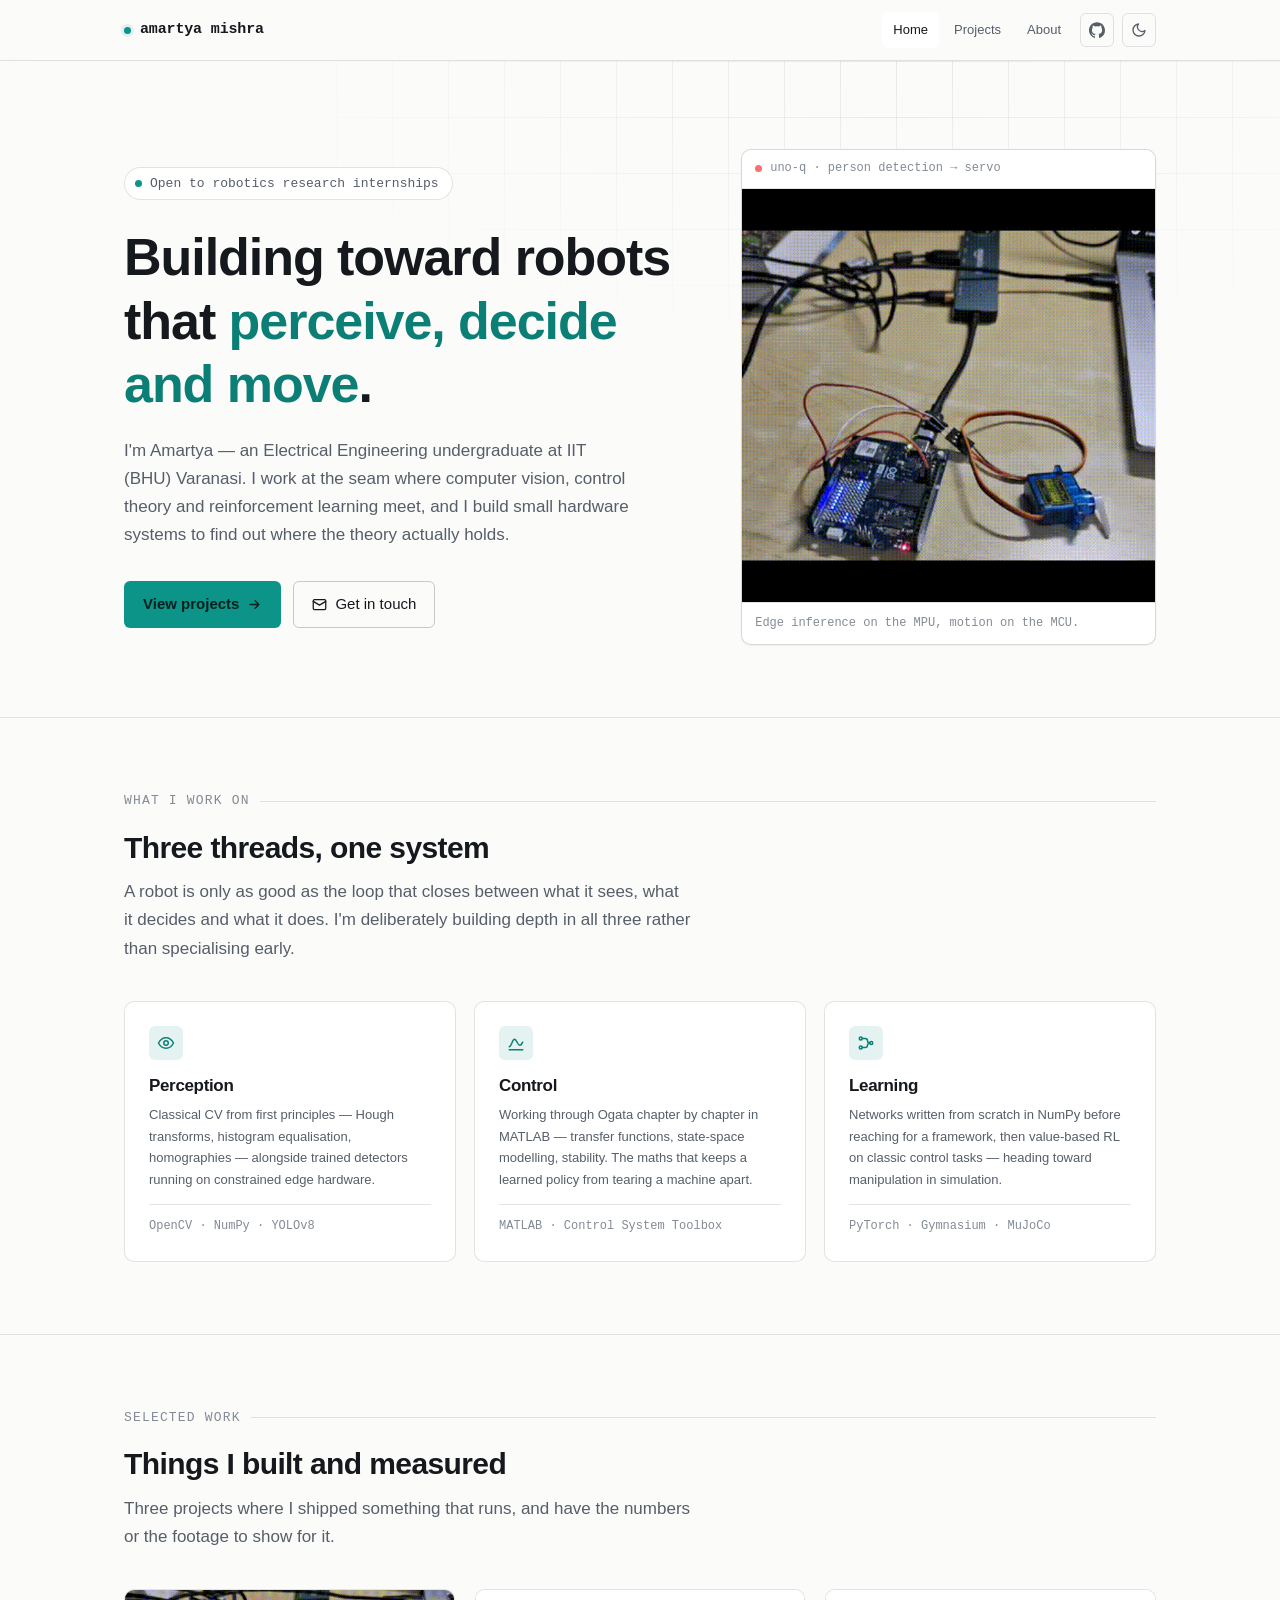
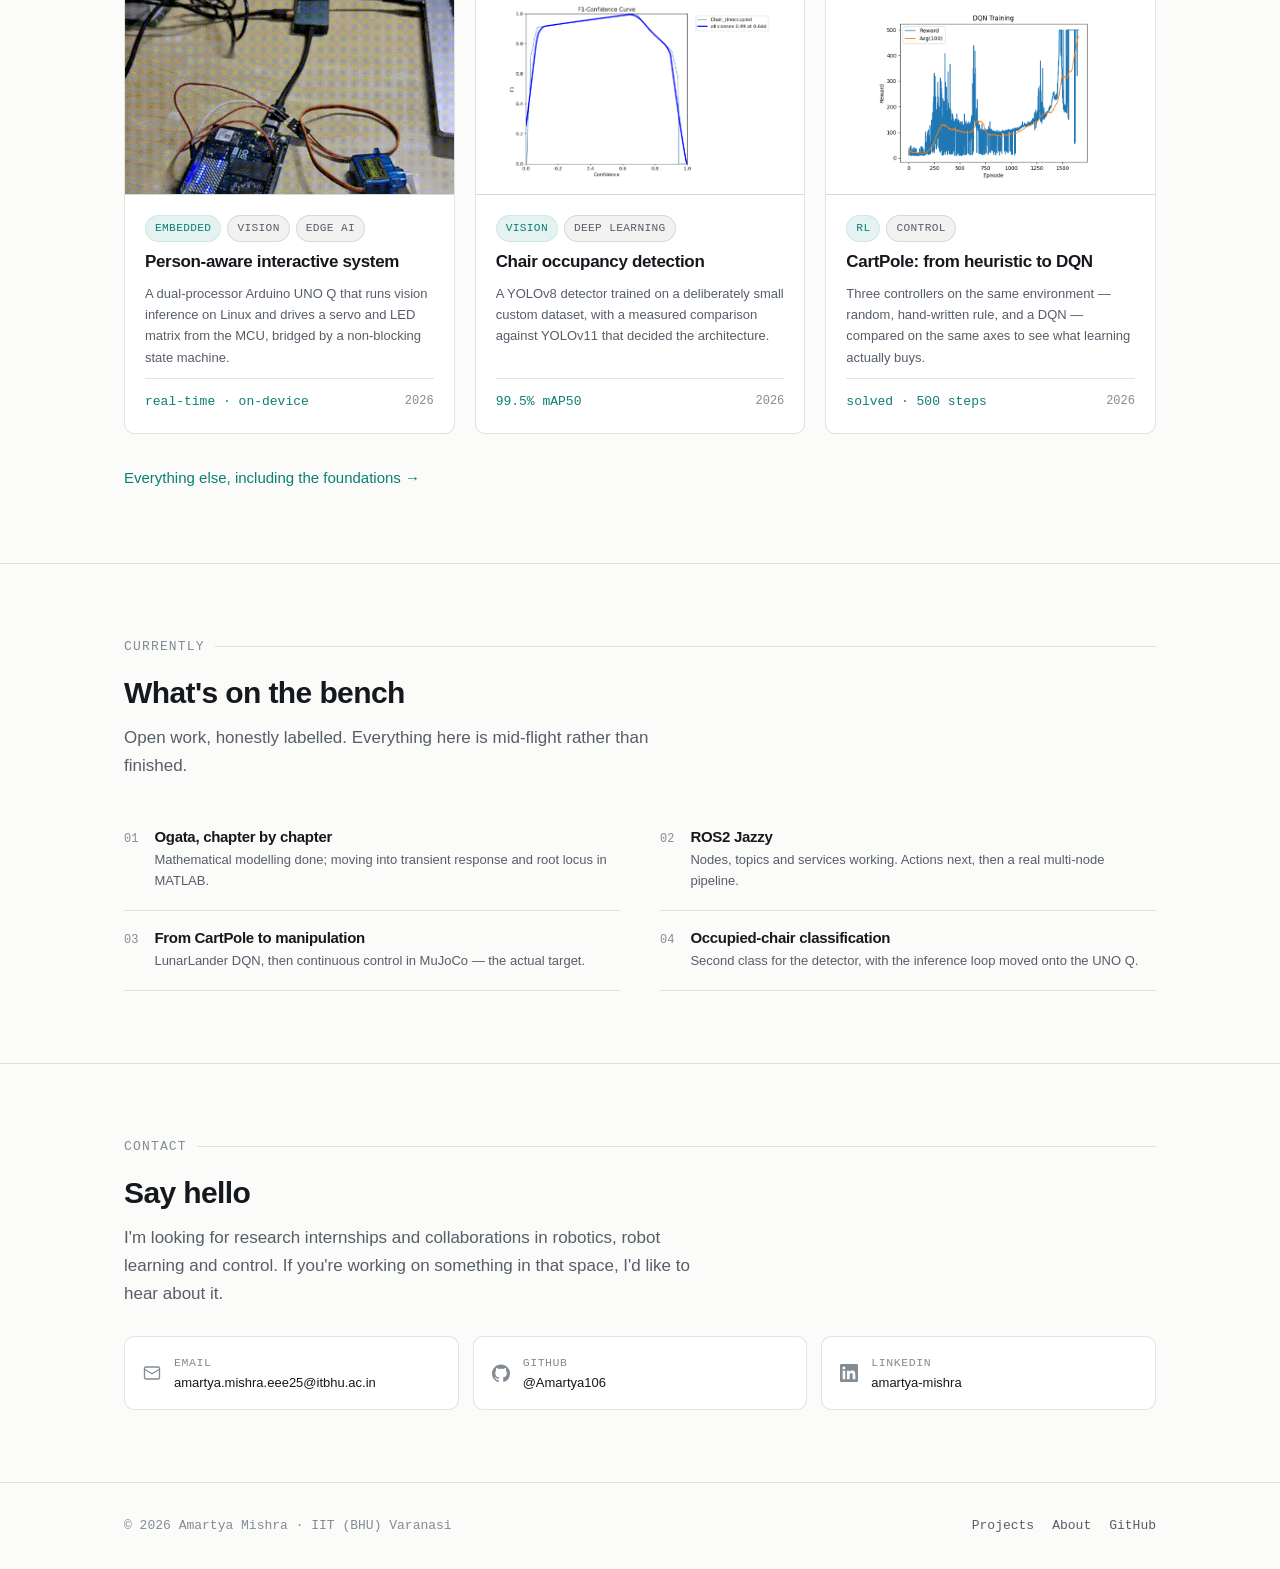
==== index.html @ 61367d86 "Build portfolio site Static HTML/CSS/JS portfolio for GitHub Pages — no build step or dependencies. " ====
<!DOCTYPE html>
<html lang="en" class="no-js">
<head>
<meta charset="utf-8">
<meta name="viewport" content="width=device-width, initial-scale=1">
<title>Amartya Mishra — Robotics, Control &amp; Reinforcement Learning</title>
<meta name="description" content="Electrical Engineering undergraduate at IIT (BHU) Varanasi working at the intersection of perception, control and learning for robotic systems.">
<meta name="author" content="Amartya Mishra">
<link rel="canonical" href="https://amartya106.github.io/">
<meta property="og:type" content="website">
<meta property="og:title" content="Amartya Mishra — Robotics, Control &amp; Reinforcement Learning">
<meta property="og:description" content="Electrical Engineering undergraduate at IIT (BHU) Varanasi working at the intersection of perception, control and learning for robotic systems.">
<meta property="og:url" content="https://amartya106.github.io/">
<meta property="og:image" content="https://amartya106.github.io/assets/img/projects/uno-setup.jpeg">
<meta name="twitter:card" content="summary_large_image">
<meta name="theme-color" content="#0b0d10">
<link rel="icon" href="/assets/img/favicon.svg" type="image/svg+xml">
<link rel="stylesheet" href="/assets/css/main.css">
<script>(function(){var d=document.documentElement;try{var t=localStorage.getItem('theme');if(!t)t=matchMedia('(prefers-color-scheme: light)').matches?'light':'dark';d.setAttribute('data-theme',t);}catch(e){}if('IntersectionObserver' in window&&!(window.matchMedia&&matchMedia('(prefers-reduced-motion: reduce)').matches))d.className='js';})();</script>
</head>
<body>

<a class="skip-link" href="#main">Skip to content</a>

<header class="nav">
  <div class="wrap nav-inner">
    <a class="brand" href="/"><span class="brand-dot"></span><span>amartya mishra</span></a>
    <nav class="nav-links" aria-label="Primary">
      <a href="/" aria-current="page">Home</a>
      <a href="/projects/">Projects</a>
      <a href="/about/">About</a>
    </nav>
    <a class="icon-btn" href="https://github.com/Amartya106" aria-label="GitHub profile" rel="me noopener">
      <svg viewBox="0 0 24 24" fill="currentColor" aria-hidden="true"><path d="M12 .5C5.37.5 0 5.87 0 12.5c0 5.3 3.44 9.8 8.2 11.39.6.1.82-.26.82-.58v-2.03c-3.34.72-4.04-1.61-4.04-1.61-.55-1.39-1.34-1.76-1.34-1.76-1.09-.75.08-.73.08-.73 1.2.08 1.84 1.24 1.84 1.24 1.07 1.83 2.81 1.3 3.5.99.1-.78.42-1.3.76-1.6-2.67-.3-5.47-1.34-5.47-5.95 0-1.31.47-2.38 1.24-3.22-.13-.3-.54-1.52.11-3.18 0 0 1.01-.32 3.3 1.23a11.5 11.5 0 0 1 6.01 0c2.29-1.55 3.3-1.23 3.3-1.23.65 1.66.24 2.88.12 3.18.77.84 1.23 1.91 1.23 3.22 0 4.62-2.8 5.64-5.48 5.94.43.37.81 1.1.81 2.22v3.29c0 .32.22.69.83.58A12.01 12.01 0 0 0 24 12.5C24 5.87 18.63.5 12 .5Z"/></svg>
    </a>
    <button class="icon-btn theme-toggle" type="button" aria-label="Switch theme">
      <svg class="sun" viewBox="0 0 24 24" fill="none" stroke="currentColor" stroke-width="2" stroke-linecap="round" aria-hidden="true"><circle cx="12" cy="12" r="4"/><path d="M12 2v2M12 20v2M4.9 4.9l1.4 1.4M17.7 17.7l1.4 1.4M2 12h2M20 12h2M4.9 19.1l1.4-1.4M17.7 6.3l1.4-1.4"/></svg>
      <svg class="moon" viewBox="0 0 24 24" fill="none" stroke="currentColor" stroke-width="2" stroke-linecap="round" stroke-linejoin="round" aria-hidden="true"><path d="M21 12.8A9 9 0 1 1 11.2 3a7 7 0 0 0 9.8 9.8Z"/></svg>
    </button>
  </div>
</header>

<main id="main">

  <!-- ── Hero ────────────────────────────────────────────────────────── -->
  <section class="hero">
    <div class="wrap">
      <div class="hero-grid">
        <div>
          <p class="status"><span class="pulse"></span> Open to robotics research internships</p>
          <h1>Building toward robots that <span class="accent">perceive, decide and move</span>.</h1>
          <p class="hero-sub">
            I'm Amartya — an Electrical Engineering undergraduate at IIT (BHU) Varanasi.
            I work at the seam where computer vision, control theory and reinforcement
            learning meet, and I build small hardware systems to find out where the
            theory actually holds.
          </p>
          <div class="hero-actions">
            <a class="btn btn-primary" href="/projects/">
              View projects
              <svg viewBox="0 0 24 24" fill="none" stroke="currentColor" stroke-width="2.2" stroke-linecap="round" stroke-linejoin="round" aria-hidden="true"><path d="M5 12h14M13 6l6 6-6 6"/></svg>
            </a>
            <a class="btn btn-ghost" href="mailto:amartya.mishra.eee25@itbhu.ac.in">
              <svg viewBox="0 0 24 24" fill="none" stroke="currentColor" stroke-width="2" stroke-linecap="round" stroke-linejoin="round" aria-hidden="true"><rect x="2" y="4" width="20" height="16" rx="2"/><path d="m2 7 10 6L22 7"/></svg>
              Get in touch
            </a>
          </div>
        </div>

        <figure class="frame" style="margin:0">
          <div class="frame-bar"><span class="rec"></span> uno-q · person detection → servo</div>
          <img src="/assets/img/projects/uno-demo.gif" width="600" height="600"
               alt="Arduino UNO Q detecting a person and waving a servo motor in response">
          <figcaption class="frame-cap">Edge inference on the MPU, motion on the MCU.</figcaption>
        </figure>
      </div>
    </div>
  </section>

  <!-- ── Focus ───────────────────────────────────────────────────────── -->
  <section class="section">
    <div class="wrap">
      <p class="eyebrow">What I work on</p>
      <h2 class="section-title">Three threads, one system</h2>
      <p class="lede" style="margin-bottom:38px">
        A robot is only as good as the loop that closes between what it sees, what it
        decides and what it does. I'm deliberately building depth in all three rather
        than specialising early.
      </p>

      <div class="grid-3">
        <article class="focus reveal">
          <div class="focus-icon">
            <svg viewBox="0 0 24 24" fill="none" stroke="currentColor" stroke-width="2" stroke-linecap="round" stroke-linejoin="round" aria-hidden="true"><path d="M2 12s3.6-7 10-7 10 7 10 7-3.6 7-10 7-10-7-10-7Z"/><circle cx="12" cy="12" r="3"/></svg>
          </div>
          <h3>Perception</h3>
          <p>
            Classical CV from first principles — Hough transforms, histogram
            equalisation, homographies — alongside trained detectors running on
            constrained edge hardware.
          </p>
          <div class="stack">OpenCV · NumPy · YOLOv8</div>
        </article>

        <article class="focus reveal">
          <div class="focus-icon">
            <svg viewBox="0 0 24 24" fill="none" stroke="currentColor" stroke-width="2" stroke-linecap="round" stroke-linejoin="round" aria-hidden="true"><path d="M3 17c3 0 4-10 7-10s4 8 7 8 3-4 4-4"/><path d="M3 21h18"/></svg>
          </div>
          <h3>Control</h3>
          <p>
            Working through Ogata chapter by chapter in MATLAB — transfer functions,
            state-space modelling, stability. The maths that keeps a learned policy
            from tearing a machine apart.
          </p>
          <div class="stack">MATLAB · Control System Toolbox</div>
        </article>

        <article class="focus reveal">
          <div class="focus-icon">
            <svg viewBox="0 0 24 24" fill="none" stroke="currentColor" stroke-width="2" stroke-linecap="round" stroke-linejoin="round" aria-hidden="true"><circle cx="5" cy="6" r="2"/><circle cx="5" cy="18" r="2"/><circle cx="19" cy="12" r="2"/><path d="M7 6h4a3 3 0 0 1 3 3v0a3 3 0 0 0 3 3M7 18h4a3 3 0 0 0 3-3v0a3 3 0 0 1 3-3"/></svg>
          </div>
          <h3>Learning</h3>
          <p>
            Networks written from scratch in NumPy before reaching for a framework,
            then value-based RL on classic control tasks — heading toward manipulation
            in simulation.
          </p>
          <div class="stack">PyTorch · Gymnasium · MuJoCo</div>
        </article>
      </div>
    </div>
  </section>

  <!-- ── Featured ────────────────────────────────────────────────────── -->
  <section class="section">
    <div class="wrap">
      <p class="eyebrow">Selected work</p>
      <h2 class="section-title">Things I built and measured</h2>
      <p class="lede" style="margin-bottom:38px">
        Three projects where I shipped something that runs, and have the numbers or
        the footage to show for it.
      </p>

      <div class="card-grid">

        <article class="card reveal">
          <div class="card-media">
            <img src="/assets/img/projects/uno-demo.gif" width="600" height="600" loading="lazy"
                 alt="Servo waving in response to a detected person">
          </div>
          <div class="card-body">
            <div class="tags">
              <span class="tag tag-accent">Embedded</span>
              <span class="tag">Vision</span>
              <span class="tag">Edge AI</span>
            </div>
            <h3><a href="/projects/uno-q-vision-servo/">Person-aware interactive system</a></h3>
            <p>
              A dual-processor Arduino UNO Q that runs vision inference on Linux and
              drives a servo and LED matrix from the MCU, bridged by a non-blocking
              state machine.
            </p>
            <div class="card-foot">
              <span class="result">real-time · on-device</span>
              <span>2026</span>
            </div>
          </div>
        </article>

        <article class="card reveal">
          <div class="card-media contain">
            <img src="/assets/img/projects/chair-f1.png" width="2250" height="1500" loading="lazy"
                 alt="F1–confidence curve peaking at 0.644 for the YOLOv8 chair detector">
          </div>
          <div class="card-body">
            <div class="tags">
              <span class="tag tag-accent">Vision</span>
              <span class="tag">Deep Learning</span>
            </div>
            <h3><a href="/projects/chair-occupation/">Chair occupancy detection</a></h3>
            <p>
              A YOLOv8 detector trained on a deliberately small custom dataset, with a
              measured comparison against YOLOv11 that decided the architecture.
            </p>
            <div class="card-foot">
              <span class="result">99.5% mAP50</span>
              <span>2026</span>
            </div>
          </div>
        </article>

        <article class="card reveal">
          <div class="card-media contain">
            <img src="/assets/img/projects/rl-training.png" width="640" height="480" loading="lazy"
                 alt="Episode reward rising over training for a DQN agent on CartPole">
          </div>
          <div class="card-body">
            <div class="tags">
              <span class="tag tag-accent">RL</span>
              <span class="tag">Control</span>
            </div>
            <h3><a href="/projects/rl-cartpole-dqn/">CartPole: from heuristic to DQN</a></h3>
            <p>
              Three controllers on the same environment — random, hand-written rule,
              and a DQN — compared on the same axes to see what learning actually buys.
            </p>
            <div class="card-foot">
              <span class="result">solved · 500 steps</span>
              <span>2026</span>
            </div>
          </div>
        </article>

      </div>

      <p style="margin-top:32px">
        <a href="/projects/">Everything else, including the foundations →</a>
      </p>
    </div>
  </section>

  <!-- ── Now ─────────────────────────────────────────────────────────── -->
  <section class="section">
    <div class="wrap">
      <p class="eyebrow">Currently</p>
      <h2 class="section-title">What's on the bench</h2>
      <p class="lede" style="margin-bottom:30px">
        Open work, honestly labelled. Everything here is mid-flight rather than finished.
      </p>

      <div class="now-grid">
        <div class="now-item">
          <span class="idx">01</span>
          <div>
            <h4>Ogata, chapter by chapter</h4>
            <p>Mathematical modelling done; moving into transient response and root locus in MATLAB.</p>
          </div>
        </div>
        <div class="now-item">
          <span class="idx">02</span>
          <div>
            <h4>ROS2 Jazzy</h4>
            <p>Nodes, topics and services working. Actions next, then a real multi-node pipeline.</p>
          </div>
        </div>
        <div class="now-item">
          <span class="idx">03</span>
          <div>
            <h4>From CartPole to manipulation</h4>
            <p>LunarLander DQN, then continuous control in MuJoCo — the actual target.</p>
          </div>
        </div>
        <div class="now-item">
          <span class="idx">04</span>
          <div>
            <h4>Occupied-chair classification</h4>
            <p>Second class for the detector, with the inference loop moved onto the UNO Q.</p>
          </div>
        </div>
      </div>
    </div>
  </section>

  <!-- ── Contact ─────────────────────────────────────────────────────── -->
  <section class="section">
    <div class="wrap">
      <p class="eyebrow">Contact</p>
      <h2 class="section-title">Say hello</h2>
      <p class="lede">
        I'm looking for research internships and collaborations in robotics, robot
        learning and control. If you're working on something in that space, I'd like
        to hear about it.
      </p>

      <div class="contact-links">
        <a class="contact-link" href="mailto:amartya.mishra.eee25@itbhu.ac.in">
          <svg viewBox="0 0 24 24" fill="none" stroke="currentColor" stroke-width="1.8" stroke-linecap="round" stroke-linejoin="round" aria-hidden="true"><rect x="2" y="4" width="20" height="16" rx="2"/><path d="m2 7 10 6L22 7"/></svg>
          <div><span>Email</span><span class="val">amartya.mishra.eee25@itbhu.ac.in</span></div>
        </a>
        <a class="contact-link" href="https://github.com/Amartya106" rel="me noopener">
          <svg viewBox="0 0 24 24" fill="currentColor" aria-hidden="true"><path d="M12 .5C5.37.5 0 5.87 0 12.5c0 5.3 3.44 9.8 8.2 11.39.6.1.82-.26.82-.58v-2.03c-3.34.72-4.04-1.61-4.04-1.61-.55-1.39-1.34-1.76-1.34-1.76-1.09-.75.08-.73.08-.73 1.2.08 1.84 1.24 1.84 1.24 1.07 1.83 2.81 1.3 3.5.99.1-.78.42-1.3.76-1.6-2.67-.3-5.47-1.34-5.47-5.95 0-1.31.47-2.38 1.24-3.22-.13-.3-.54-1.52.11-3.18 0 0 1.01-.32 3.3 1.23a11.5 11.5 0 0 1 6.01 0c2.29-1.55 3.3-1.23 3.3-1.23.65 1.66.24 2.88.12 3.18.77.84 1.23 1.91 1.23 3.22 0 4.62-2.8 5.64-5.48 5.94.43.37.81 1.1.81 2.22v3.29c0 .32.22.69.83.58A12.01 12.01 0 0 0 24 12.5C24 5.87 18.63.5 12 .5Z"/></svg>
          <div><span>GitHub</span><span class="val">@Amartya106</span></div>
        </a>
        <a class="contact-link" href="https://www.linkedin.com/in/amartya-mishra-397b8b230/" rel="me noopener">
          <svg viewBox="0 0 24 24" fill="currentColor" aria-hidden="true"><path d="M20.45 20.45h-3.56v-5.57c0-1.33-.03-3.04-1.85-3.04-1.86 0-2.14 1.45-2.14 2.94v5.67H9.35V9h3.41v1.56h.05c.48-.9 1.64-1.85 3.37-1.85 3.6 0 4.27 2.37 4.27 5.46v6.28ZM5.34 7.43a2.07 2.07 0 1 1 0-4.13 2.07 2.07 0 0 1 0 4.13ZM7.12 20.45H3.55V9h3.57v11.45ZM22.22 0H1.77C.79 0 0 .77 0 1.73v20.54C0 23.23.79 24 1.77 24h20.45c.98 0 1.78-.77 1.78-1.73V1.73C24 .77 23.2 0 22.22 0Z"/></svg>
          <div><span>LinkedIn</span><span class="val">amartya-mishra</span></div>
        </a>
      </div>
    </div>
  </section>

</main>

<footer class="footer">
  <div class="wrap footer-inner">
    <span>© <span id="year">2026</span> Amartya Mishra · IIT (BHU) Varanasi</span>
    <nav aria-label="Footer">
      <a href="/projects/">Projects</a>
      <a href="/about/">About</a>
      <a href="https://github.com/Amartya106" rel="noopener">GitHub</a>
    </nav>
  </div>
</footer>

<script src="/assets/js/main.js" defer></script>
<script>document.getElementById('year').textContent=new Date().getFullYear();</script>
</body>
</html>
---- assets/css/main.css ----
/* ==========================================================================
   Amartya Mishra — portfolio
   Single stylesheet. Dark by default, light via [data-theme="light"].
   ========================================================================== */

/* --- Tokens ------------------------------------------------------------- */

:root {
  --bg: #0b0d10;
  --bg-elev: #12151a;
  --bg-sunk: #08090c;
  --border: rgba(255, 255, 255, 0.09);
  --border-strong: rgba(255, 255, 255, 0.16);
  --text: #e7e9ec;
  --text-dim: #9aa3ae;
  --text-faint: #6b7480;
  --accent: #4fd1c5;
  --accent-dim: rgba(79, 209, 197, 0.14);
  --accent-text: #4fd1c5;
  --shadow: 0 1px 2px rgba(0, 0, 0, 0.4);

  --font-sans: "Inter", -apple-system, BlinkMacSystemFont, "Segoe UI", Roboto,
    "Helvetica Neue", Arial, sans-serif;
  --font-mono: "JetBrains Mono", ui-monospace, SFMono-Regular, "SF Mono",
    Menlo, Consolas, "Liberation Mono", monospace;

  --wrap: 1080px;
  --wrap-narrow: 720px;
  --radius: 10px;
  --radius-sm: 6px;

  --step-1: 0.8125rem;
  --step0: 0.9375rem;
  --step1: 1.0625rem;
  --step2: 1.375rem;
  --step3: 1.875rem;
  --step4: clamp(2.25rem, 1.6rem + 2.6vw, 3.25rem);
}

[data-theme="light"] {
  --bg: #fbfbfa;
  --bg-elev: #ffffff;
  --bg-sunk: #f2f2f0;
  --border: rgba(0, 0, 0, 0.11);
  --border-strong: rgba(0, 0, 0, 0.2);
  --text: #15181c;
  --text-dim: #565e69;
  --text-faint: #838b95;
  --accent: #0d9488;
  --accent-dim: rgba(13, 148, 136, 0.11);
  --accent-text: #0b7f75;
  --shadow: 0 1px 2px rgba(0, 0, 0, 0.06);
}

/* --- Reset -------------------------------------------------------------- */

*,
*::before,
*::after {
  box-sizing: border-box;
}

html {
  -webkit-text-size-adjust: 100%;
  scroll-behavior: smooth;
}

body {
  margin: 0;
  background: var(--bg);
  color: var(--text);
  font-family: var(--font-sans);
  font-size: var(--step0);
  line-height: 1.65;
  -webkit-font-smoothing: antialiased;
  -moz-osx-font-smoothing: grayscale;
}

img,
video {
  max-width: 100%;
  height: auto;
  display: block;
}

a {
  color: var(--accent-text);
  text-decoration: none;
}

a:hover {
  text-decoration: underline;
  text-underline-offset: 3px;
}

h1,
h2,
h3,
h4 {
  margin: 0;
  line-height: 1.22;
  letter-spacing: -0.02em;
  font-weight: 600;
}

p {
  margin: 0;
}

ul,
ol {
  margin: 0;
  padding-left: 1.1rem;
}

:focus-visible {
  outline: 2px solid var(--accent);
  outline-offset: 3px;
  border-radius: 3px;
}

@media (prefers-reduced-motion: reduce) {
  html {
    scroll-behavior: auto;
  }
  *,
  *::before,
  *::after {
    animation-duration: 0.01ms !important;
    transition-duration: 0.01ms !important;
  }
}

/* --- Layout primitives -------------------------------------------------- */

.wrap {
  width: 100%;
  max-width: var(--wrap);
  margin-inline: auto;
  padding-inline: 24px;
}

.wrap-narrow {
  max-width: var(--wrap-narrow);
}

.section {
  padding-block: 72px;
}

.section + .section {
  border-top: 1px solid var(--border);
}

.skip-link {
  position: absolute;
  left: -9999px;
  top: 0;
  background: var(--accent);
  color: var(--bg);
  padding: 10px 16px;
  z-index: 100;
  font-weight: 600;
}

.skip-link:focus {
  left: 8px;
  top: 8px;
}

/* --- Typography helpers ------------------------------------------------- */

.eyebrow {
  font-family: var(--font-mono);
  font-size: var(--step-1);
  letter-spacing: 0.09em;
  text-transform: uppercase;
  color: var(--text-faint);
  margin-bottom: 18px;
  display: flex;
  align-items: center;
  gap: 10px;
}

.eyebrow::after {
  content: "";
  flex: 1;
  height: 1px;
  background: var(--border);
}

.section-title {
  font-size: var(--step3);
  margin-bottom: 12px;
}

.lede {
  color: var(--text-dim);
  font-size: var(--step1);
  max-width: 60ch;
}

.mono {
  font-family: var(--font-mono);
}

/* --- Nav ---------------------------------------------------------------- */

.nav {
  position: sticky;
  top: 0;
  z-index: 50;
  background: color-mix(in srgb, var(--bg) 82%, transparent);
  backdrop-filter: saturate(160%) blur(12px);
  -webkit-backdrop-filter: saturate(160%) blur(12px);
  border-bottom: 1px solid var(--border);
}

.nav-inner {
  display: flex;
  align-items: center;
  gap: 8px;
  height: 60px;
}

.brand {
  font-family: var(--font-mono);
  font-weight: 600;
  color: var(--text);
  letter-spacing: -0.01em;
  margin-right: auto;
  display: flex;
  align-items: center;
  gap: 9px;
}

.brand:hover {
  text-decoration: none;
  color: var(--accent-text);
}

.brand-dot {
  width: 7px;
  height: 7px;
  border-radius: 50%;
  background: var(--accent);
  box-shadow: 0 0 0 3px var(--accent-dim);
  flex: none;
}

.nav-links {
  display: flex;
  gap: 4px;
  align-items: center;
}

.nav-links a {
  color: var(--text-dim);
  font-size: var(--step-1);
  padding: 7px 11px;
  border-radius: var(--radius-sm);
  font-weight: 500;
}

.nav-links a:hover {
  color: var(--text);
  background: var(--bg-elev);
  text-decoration: none;
}

.nav-links a[aria-current="page"] {
  color: var(--text);
  background: var(--bg-elev);
}

.icon-btn {
  display: inline-flex;
  align-items: center;
  justify-content: center;
  width: 34px;
  height: 34px;
  border: 1px solid var(--border);
  border-radius: var(--radius-sm);
  background: transparent;
  color: var(--text-dim);
  cursor: pointer;
  padding: 0;
  transition: color 0.15s, border-color 0.15s;
}

.icon-btn:hover {
  color: var(--text);
  border-color: var(--border-strong);
  text-decoration: none;
}

.icon-btn svg {
  width: 16px;
  height: 16px;
}

.theme-toggle .moon {
  display: none;
}

[data-theme="light"] .theme-toggle .moon {
  display: block;
}

[data-theme="light"] .theme-toggle .sun {
  display: none;
}

/* --- Hero --------------------------------------------------------------- */

.hero {
  padding-block: 88px 72px;
  border-bottom: 1px solid var(--border);
  position: relative;
  overflow: hidden;
}

.hero::before {
  content: "";
  position: absolute;
  inset: 0;
  background-image: linear-gradient(var(--border) 1px, transparent 1px),
    linear-gradient(90deg, var(--border) 1px, transparent 1px);
  background-size: 56px 56px;
  mask-image: radial-gradient(ellipse 70% 60% at 70% 0%, #000 0%, transparent 75%);
  -webkit-mask-image: radial-gradient(ellipse 70% 60% at 70% 0%, #000 0%, transparent 75%);
  opacity: 0.7;
  pointer-events: none;
}

.hero .wrap {
  position: relative;
}

.hero-grid {
  display: grid;
  grid-template-columns: 1.15fr 0.85fr;
  gap: 56px;
  align-items: center;
}

.status {
  display: inline-flex;
  align-items: center;
  gap: 8px;
  font-family: var(--font-mono);
  font-size: var(--step-1);
  color: var(--text-dim);
  border: 1px solid var(--border);
  background: var(--bg-elev);
  border-radius: 100px;
  padding: 5px 13px 5px 10px;
  margin-bottom: 26px;
}

.pulse {
  width: 7px;
  height: 7px;
  border-radius: 50%;
  background: var(--accent);
  flex: none;
  animation: pulse 2.4s ease-in-out infinite;
}

@keyframes pulse {
  0%,
  100% {
    box-shadow: 0 0 0 0 var(--accent-dim);
  }
  50% {
    box-shadow: 0 0 0 5px transparent;
  }
}

.hero h1 {
  font-size: var(--step4);
  margin-bottom: 20px;
}

.hero h1 .accent {
  color: var(--accent-text);
}

.hero-sub {
  color: var(--text-dim);
  font-size: var(--step1);
  max-width: 54ch;
  margin-bottom: 32px;
}

.hero-actions {
  display: flex;
  flex-wrap: wrap;
  gap: 12px;
  align-items: center;
}

.btn {
  display: inline-flex;
  align-items: center;
  gap: 8px;
  padding: 10px 18px;
  border-radius: var(--radius-sm);
  font-size: var(--step0);
  font-weight: 500;
  border: 1px solid transparent;
  cursor: pointer;
  transition: background 0.15s, border-color 0.15s, color 0.15s;
}

.btn:hover {
  text-decoration: none;
}

.btn-primary {
  background: var(--accent);
  color: #06201e;
  font-weight: 600;
}

.btn-primary:hover {
  filter: brightness(1.08);
}

.btn-ghost {
  border-color: var(--border-strong);
  color: var(--text);
  background: transparent;
}

.btn-ghost:hover {
  background: var(--bg-elev);
}

.btn svg {
  width: 15px;
  height: 15px;
  flex: none;
}

/* Hero media frame */

.frame {
  border: 1px solid var(--border);
  border-radius: var(--radius);
  background: var(--bg-sunk);
  overflow: hidden;
  box-shadow: var(--shadow);
}

.frame-bar {
  display: flex;
  align-items: center;
  gap: 8px;
  padding: 9px 13px;
  border-bottom: 1px solid var(--border);
  font-family: var(--font-mono);
  font-size: 0.75rem;
  color: var(--text-faint);
  background: var(--bg-elev);
}

.frame-bar .rec {
  width: 7px;
  height: 7px;
  border-radius: 50%;
  background: #f87171;
  flex: none;
}

.frame img,
.frame video {
  width: 100%;
}

.frame-cap {
  padding: 11px 13px;
  border-top: 1px solid var(--border);
  font-family: var(--font-mono);
  font-size: 0.75rem;
  color: var(--text-faint);
  background: var(--bg-elev);
}

/* --- Focus cards -------------------------------------------------------- */

.grid-3 {
  display: grid;
  grid-template-columns: repeat(3, 1fr);
  gap: 18px;
}

.focus {
  border: 1px solid var(--border);
  border-radius: var(--radius);
  padding: 24px;
  background: var(--bg-elev);
}

.focus-icon {
  width: 34px;
  height: 34px;
  border-radius: var(--radius-sm);
  background: var(--accent-dim);
  color: var(--accent-text);
  display: grid;
  place-items: center;
  margin-bottom: 16px;
}

.focus-icon svg {
  width: 18px;
  height: 18px;
}

.focus h3 {
  font-size: var(--step1);
  margin-bottom: 8px;
}

.focus p {
  color: var(--text-dim);
  font-size: var(--step-1);
  margin-bottom: 14px;
}

.focus .stack {
  font-family: var(--font-mono);
  font-size: 0.75rem;
  color: var(--text-faint);
  border-top: 1px solid var(--border);
  padding-top: 12px;
}

/* --- Project cards ------------------------------------------------------ */

.card-grid {
  display: grid;
  grid-template-columns: repeat(auto-fill, minmax(300px, 1fr));
  gap: 20px;
}

.card {
  border: 1px solid var(--border);
  border-radius: var(--radius);
  background: var(--bg-elev);
  overflow: hidden;
  display: flex;
  flex-direction: column;
  transition: border-color 0.18s, transform 0.18s;
}

.card:hover {
  border-color: var(--border-strong);
  transform: translateY(-2px);
}

.card-media {
  aspect-ratio: 16 / 10;
  background: var(--bg-sunk);
  border-bottom: 1px solid var(--border);
  overflow: hidden;
  position: relative;
}

.card-media img {
  width: 100%;
  height: 100%;
  object-fit: cover;
  transition: transform 0.4s ease;
}

.card:hover .card-media img {
  transform: scale(1.03);
}

.card-media.contain img {
  object-fit: contain;
  padding: 12px;
  background: #fff;
}

.card-body {
  padding: 20px;
  display: flex;
  flex-direction: column;
  gap: 10px;
  flex: 1;
}

.card h3 {
  font-size: var(--step1);
}

.card h3 a {
  color: var(--text);
}

.card h3 a:hover {
  color: var(--accent-text);
  text-decoration: none;
}

.card p {
  color: var(--text-dim);
  font-size: var(--step-1);
  flex: 1;
}

.card-foot {
  display: flex;
  align-items: center;
  justify-content: space-between;
  gap: 12px;
  padding-top: 12px;
  border-top: 1px solid var(--border);
  font-family: var(--font-mono);
  font-size: 0.75rem;
  color: var(--text-faint);
}

.tags {
  display: flex;
  flex-wrap: wrap;
  gap: 6px;
}

.tag {
  font-family: var(--font-mono);
  font-size: 0.7rem;
  letter-spacing: 0.03em;
  text-transform: uppercase;
  color: var(--text-dim);
  border: 1px solid var(--border);
  border-radius: 100px;
  padding: 3px 9px;
  background: var(--bg-sunk);
  white-space: nowrap;
}

.tag-accent {
  color: var(--accent-text);
  border-color: var(--accent-dim);
  background: var(--accent-dim);
}

.result {
  display: inline-flex;
  align-items: baseline;
  gap: 7px;
  font-family: var(--font-mono);
  font-size: var(--step-1);
  color: var(--accent-text);
}

/* --- Filter bar --------------------------------------------------------- */

.filters {
  display: flex;
  flex-wrap: wrap;
  gap: 8px;
  margin-bottom: 28px;
}

.filter {
  font-family: var(--font-mono);
  font-size: var(--step-1);
  color: var(--text-dim);
  background: transparent;
  border: 1px solid var(--border);
  border-radius: 100px;
  padding: 6px 14px;
  cursor: pointer;
  transition: color 0.15s, border-color 0.15s, background 0.15s;
}

.filter:hover {
  color: var(--text);
  border-color: var(--border-strong);
}

.filter[aria-pressed="true"] {
  color: var(--bg);
  background: var(--accent);
  border-color: var(--accent);
  font-weight: 600;
}

.filter-count {
  font-family: var(--font-mono);
  font-size: var(--step-1);
  color: var(--text-faint);
  margin-bottom: 22px;
}

.card[hidden] {
  display: none;
}

/* Mixed media/text-only rows: let each card size to its own content instead of
   stretching short cards to match a tall neighbour. */
.card-grid--start {
  align-items: start;
}

/* --- Now / list --------------------------------------------------------- */

.now-grid {
  display: grid;
  grid-template-columns: repeat(2, 1fr);
  gap: 0 40px;
}

.now-item {
  display: flex;
  gap: 16px;
  padding: 18px 0;
  border-bottom: 1px solid var(--border);
  align-items: baseline;
}

.now-item .idx {
  font-family: var(--font-mono);
  font-size: 0.75rem;
  color: var(--text-faint);
  flex: none;
  padding-top: 2px;
}

.now-item h4 {
  font-size: var(--step0);
  margin-bottom: 3px;
  font-weight: 600;
}

.now-item p {
  color: var(--text-dim);
  font-size: var(--step-1);
}

/* --- Case study --------------------------------------------------------- */

.case-header {
  padding-block: 56px 40px;
  border-bottom: 1px solid var(--border);
}

.back {
  display: inline-flex;
  align-items: center;
  gap: 7px;
  font-family: var(--font-mono);
  font-size: var(--step-1);
  color: var(--text-dim);
  margin-bottom: 24px;
}

.back:hover {
  color: var(--accent-text);
  text-decoration: none;
}

.case-header h1 {
  font-size: var(--step3);
  margin-bottom: 14px;
  max-width: 22ch;
}

.meta-row {
  display: flex;
  flex-wrap: wrap;
  gap: 10px 28px;
  margin-top: 26px;
  padding-top: 22px;
  border-top: 1px solid var(--border);
  font-family: var(--font-mono);
  font-size: var(--step-1);
}

.meta-row div span {
  color: var(--text-faint);
  display: block;
  font-size: 0.72rem;
  letter-spacing: 0.06em;
  text-transform: uppercase;
  margin-bottom: 2px;
}

.metrics {
  display: grid;
  grid-template-columns: repeat(auto-fit, minmax(150px, 1fr));
  gap: 16px;
  margin: 32px 0;
}

.metric {
  border: 1px solid var(--border);
  border-left: 2px solid var(--accent);
  border-radius: var(--radius-sm);
  background: var(--bg-elev);
  padding: 16px 18px;
}

.metric .val {
  font-family: var(--font-mono);
  font-size: var(--step2);
  color: var(--text);
  line-height: 1.2;
  display: block;
}

.metric .key {
  font-family: var(--font-mono);
  font-size: 0.72rem;
  letter-spacing: 0.06em;
  text-transform: uppercase;
  color: var(--text-faint);
  margin-top: 5px;
  display: block;
}

.prose h2 {
  font-size: var(--step2);
  margin-top: 46px;
  margin-bottom: 14px;
  scroll-margin-top: 80px;
}

.prose h3 {
  font-size: var(--step1);
  margin-top: 30px;
  margin-bottom: 10px;
}

.prose p,
.prose ul,
.prose ol {
  color: var(--text-dim);
  margin-bottom: 16px;
}

.prose li {
  margin-bottom: 7px;
}

.prose li::marker {
  color: var(--text-faint);
}

.prose strong {
  color: var(--text);
  font-weight: 600;
}

.prose figure {
  margin: 30px 0;
}

.prose figcaption {
  font-family: var(--font-mono);
  font-size: 0.75rem;
  color: var(--text-faint);
  margin-top: 10px;
  text-align: center;
}

.prose code {
  font-family: var(--font-mono);
  font-size: 0.85em;
  background: var(--bg-sunk);
  border: 1px solid var(--border);
  border-radius: 4px;
  padding: 1px 5px;
  color: var(--text);
}

.callout {
  border: 1px solid var(--border);
  border-left: 2px solid var(--accent);
  border-radius: var(--radius-sm);
  background: var(--bg-elev);
  padding: 18px 20px;
  margin: 26px 0;
}

.callout p:last-child {
  margin-bottom: 0;
}

.table-wrap {
  overflow-x: auto;
  border: 1px solid var(--border);
  border-radius: var(--radius-sm);
  margin: 24px 0;
}

table {
  width: 100%;
  border-collapse: collapse;
  font-size: var(--step-1);
  min-width: 460px;
}

th,
td {
  text-align: left;
  padding: 11px 16px;
  border-bottom: 1px solid var(--border);
}

th {
  font-family: var(--font-mono);
  font-size: 0.72rem;
  letter-spacing: 0.06em;
  text-transform: uppercase;
  color: var(--text-faint);
  font-weight: 500;
  background: var(--bg-sunk);
}

td {
  color: var(--text-dim);
}

tr:last-child td {
  border-bottom: none;
}

/* Architecture diagram (flow of boxes) */

/* Explicit tracks rather than flex-wrap, so the arrows can never be orphaned
   onto a row of their own. */
.flow {
  display: grid;
  grid-template-columns: 1fr auto 1fr auto 1fr;
  align-items: stretch;
  margin: 28px 0;
}

.flow-node {
  min-width: 0;
  border: 1px solid var(--border);
  border-radius: var(--radius-sm);
  background: var(--bg-elev);
  padding: 16px 18px;
}

.flow-node h4 {
  font-family: var(--font-mono);
  font-size: var(--step-1);
  color: var(--accent-text);
  margin-bottom: 8px;
}

.flow-node ul {
  padding-left: 1rem;
  color: var(--text-dim);
  font-size: var(--step-1);
  margin: 0;
}

.flow-arrow {
  display: grid;
  place-items: center;
  padding: 0 14px;
  color: var(--text-faint);
  font-family: var(--font-mono);
}

@media (max-width: 760px) {
  .flow {
    grid-template-columns: 1fr;
  }
  .flow-arrow {
    transform: rotate(90deg);
    padding: 12px 0;
  }
}

/* --- About -------------------------------------------------------------- */

.split {
  display: grid;
  grid-template-columns: 200px 1fr;
  gap: 40px;
  align-items: start;
}

.split + .split {
  margin-top: 48px;
  padding-top: 48px;
  border-top: 1px solid var(--border);
}

.split h2 {
  font-family: var(--font-mono);
  font-size: var(--step-1);
  letter-spacing: 0.08em;
  text-transform: uppercase;
  color: var(--text-faint);
  font-weight: 500;
  position: sticky;
  top: 84px;
}

.def {
  display: grid;
  grid-template-columns: 130px 1fr;
  gap: 8px 20px;
  font-size: var(--step-1);
}

.def dt {
  font-family: var(--font-mono);
  color: var(--text-faint);
  font-size: 0.78rem;
  letter-spacing: 0.04em;
  text-transform: uppercase;
  padding-top: 3px;
}

.def dd {
  margin: 0;
  color: var(--text-dim);
}

.book {
  display: flex;
  gap: 14px;
  padding: 14px 0;
  border-bottom: 1px solid var(--border);
  align-items: baseline;
}

.book:last-child {
  border-bottom: none;
}

.book .state {
  font-family: var(--font-mono);
  font-size: 0.7rem;
  text-transform: uppercase;
  letter-spacing: 0.05em;
  color: var(--accent-text);
  border: 1px solid var(--accent-dim);
  background: var(--accent-dim);
  border-radius: 100px;
  padding: 2px 9px;
  flex: none;
}

.book .state.done {
  color: var(--text-faint);
  border-color: var(--border);
  background: var(--bg-sunk);
}

.book .title {
  font-size: var(--step0);
  color: var(--text);
}

.book .author {
  color: var(--text-faint);
  font-size: var(--step-1);
}

/* --- Contact ------------------------------------------------------------ */

.contact-links {
  display: grid;
  grid-template-columns: repeat(auto-fit, minmax(220px, 1fr));
  gap: 14px;
  margin-top: 28px;
}

.contact-link {
  display: flex;
  align-items: center;
  gap: 13px;
  border: 1px solid var(--border);
  border-radius: var(--radius);
  background: var(--bg-elev);
  padding: 16px 18px;
  color: var(--text);
  transition: border-color 0.15s;
}

.contact-link:hover {
  border-color: var(--accent);
  text-decoration: none;
}

.contact-link svg {
  width: 18px;
  height: 18px;
  color: var(--text-faint);
  flex: none;
}

.contact-link:hover svg {
  color: var(--accent-text);
}

.contact-link span {
  display: block;
  font-family: var(--font-mono);
  font-size: 0.72rem;
  letter-spacing: 0.05em;
  text-transform: uppercase;
  color: var(--text-faint);
}

.contact-link .val {
  font-size: var(--step-1);
  letter-spacing: normal;
  text-transform: none;
  font-family: var(--font-sans);
  color: var(--text);
  overflow-wrap: anywhere;
}

/* --- Footer ------------------------------------------------------------- */

.footer {
  border-top: 1px solid var(--border);
  padding-block: 32px;
  margin-top: 0;
}

.footer-inner {
  display: flex;
  justify-content: space-between;
  align-items: center;
  gap: 16px;
  flex-wrap: wrap;
  font-family: var(--font-mono);
  font-size: var(--step-1);
  color: var(--text-faint);
}

.footer a {
  color: var(--text-dim);
}

.footer nav {
  display: flex;
  gap: 18px;
}

/* --- Scroll reveal ------------------------------------------------------ */

/* Only ever hidden when JS is confirmed running, so crawlers, no-JS visitors
   and print all see fully opaque content. */
.js .reveal {
  opacity: 0;
  transform: translateY(14px);
}

.js .reveal.in {
  opacity: 1;
  transform: none;
  transition: opacity 0.5s ease, transform 0.5s ease;
}

@media print {
  .js .reveal {
    opacity: 1;
    transform: none;
  }
}

/* --- Responsive --------------------------------------------------------- */

@media (max-width: 880px) {
  .hero-grid {
    grid-template-columns: 1fr;
    gap: 40px;
  }
  .grid-3 {
    grid-template-columns: 1fr;
  }
  .now-grid {
    grid-template-columns: 1fr;
  }
  .split {
    grid-template-columns: 1fr;
    gap: 18px;
  }
  .split h2 {
    position: static;
  }
}

@media (max-width: 620px) {
  .wrap {
    padding-inline: 18px;
  }
  .section {
    padding-block: 52px;
  }
  .hero {
    padding-block: 56px 48px;
  }
  .nav-links a {
    padding: 7px 8px;
  }
  .brand span:not(.brand-dot) {
    display: none;
  }
  .def {
    grid-template-columns: 1fr;
    gap: 2px 0;
  }
  .def dd {
    margin-bottom: 12px;
  }
  .card-grid {
    grid-template-columns: 1fr;
  }
}
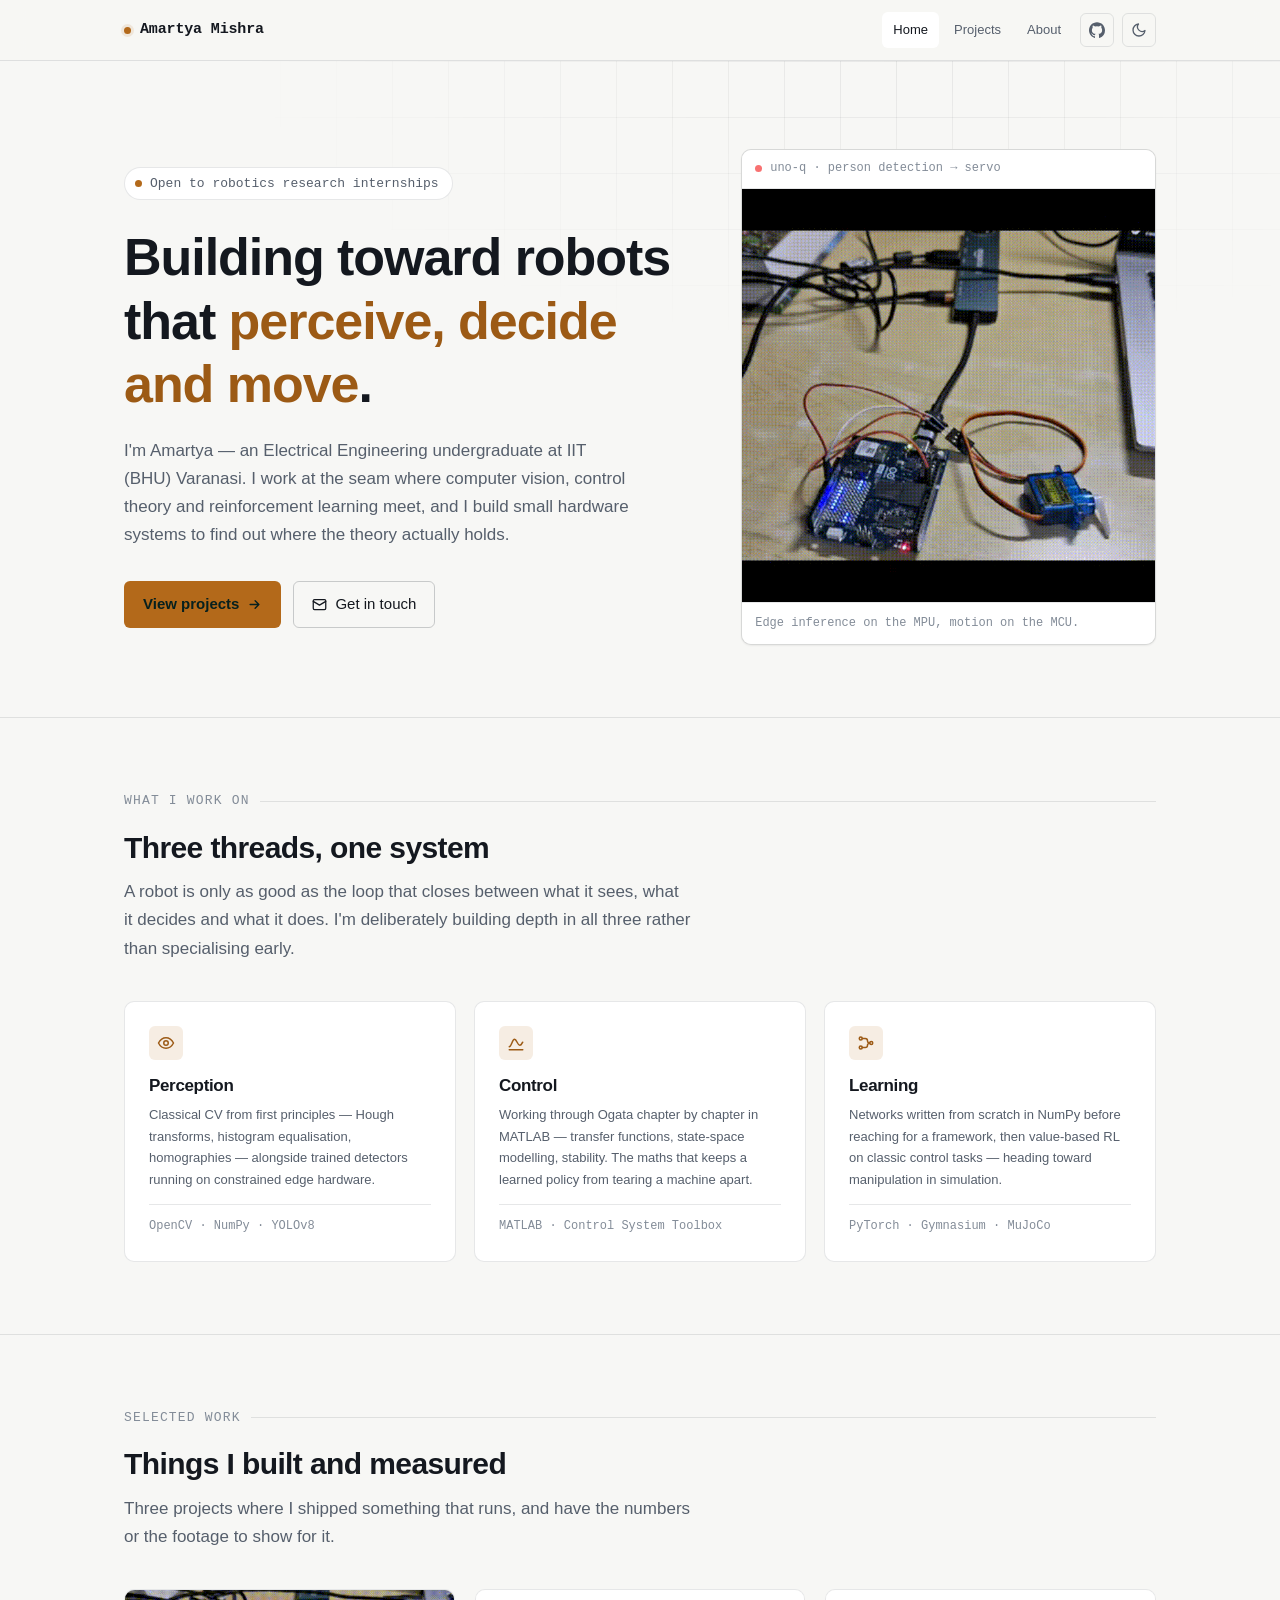
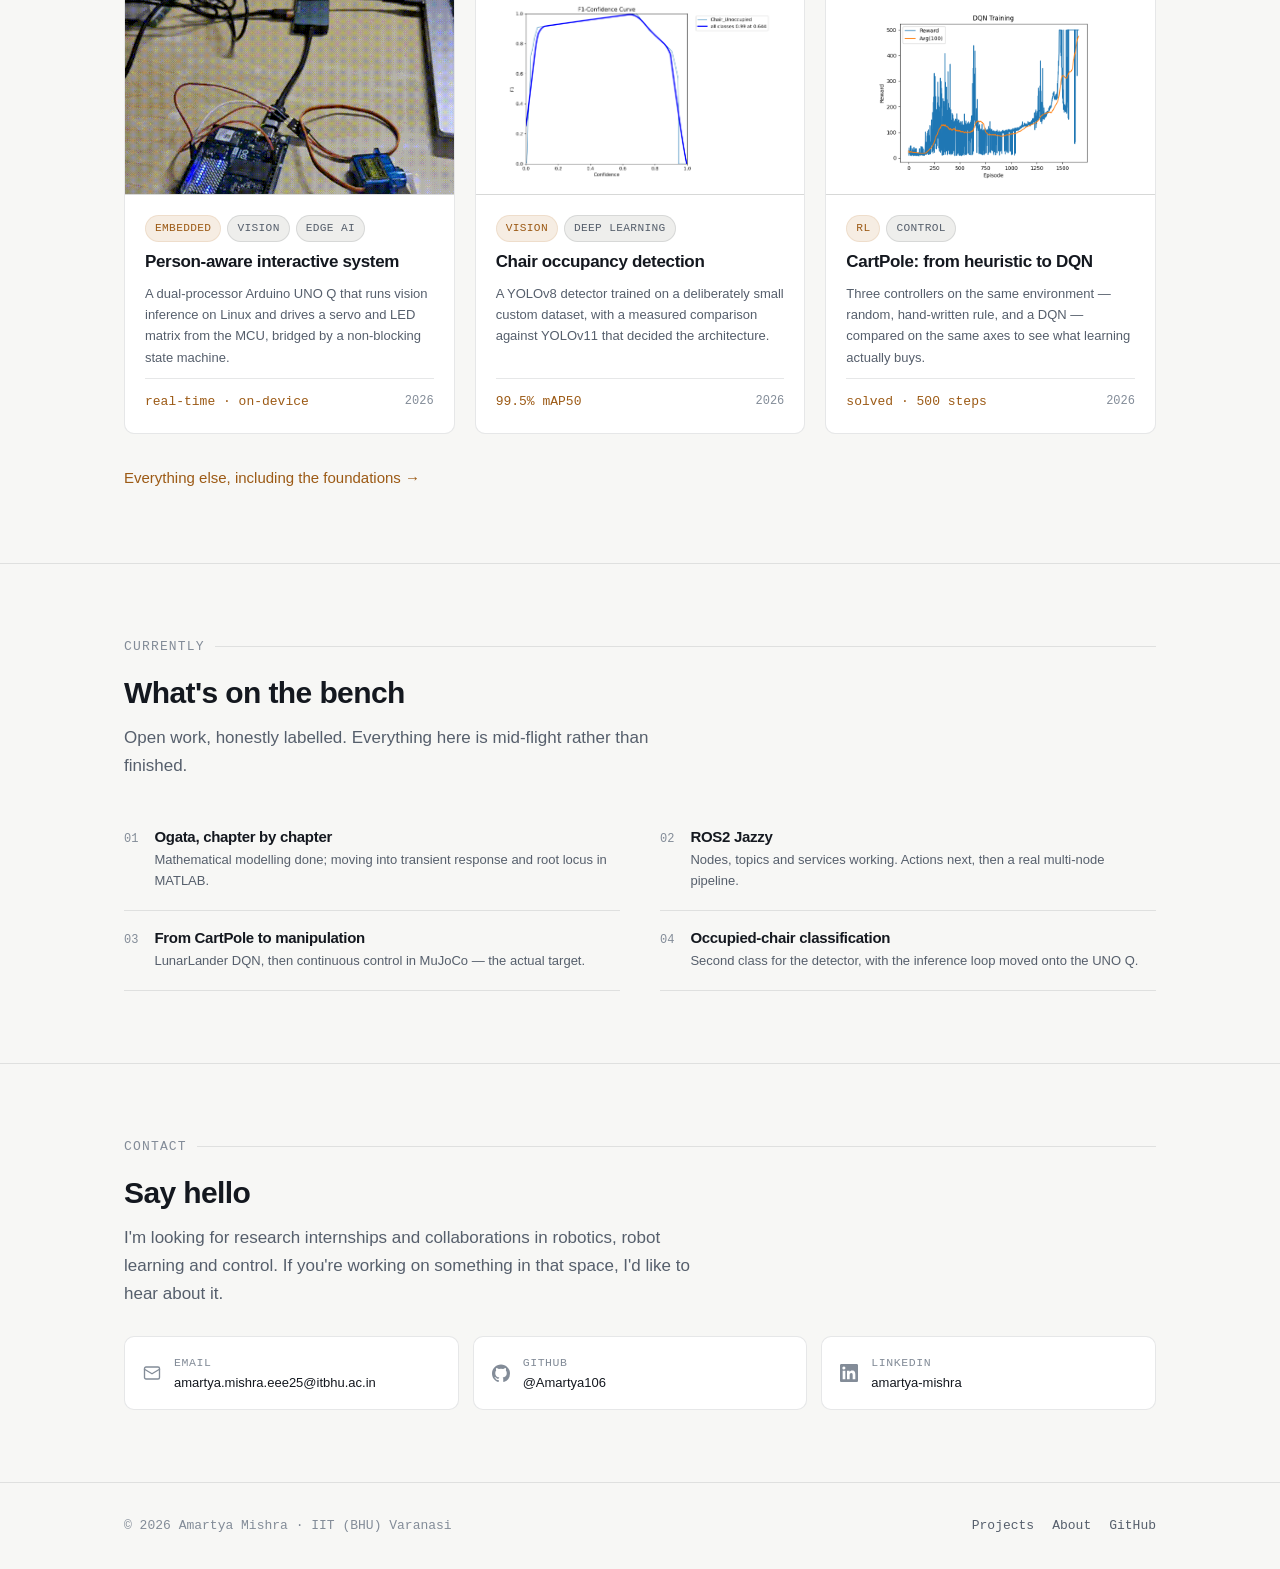
==== commit 998fdd76: "Retheme to navy/amber, fix nav name capitalization - Palette: black+teal -> deep navy (#0d1420) with" ====
--- a/index.html
+++ b/index.html
@@ -13,7 +13,7 @@
 <meta property="og:url" content="https://amartya106.github.io/">
 <meta property="og:image" content="https://amartya106.github.io/assets/img/projects/uno-setup.jpeg">
 <meta name="twitter:card" content="summary_large_image">
-<meta name="theme-color" content="#0b0d10">
+<meta name="theme-color" content="#0d1420">
 <link rel="icon" href="/assets/img/favicon.svg" type="image/svg+xml">
 <link rel="stylesheet" href="/assets/css/main.css">
 <script>(function(){var d=document.documentElement;try{var t=localStorage.getItem('theme');if(!t)t=matchMedia('(prefers-color-scheme: light)').matches?'light':'dark';d.setAttribute('data-theme',t);}catch(e){}if('IntersectionObserver' in window&&!(window.matchMedia&&matchMedia('(prefers-reduced-motion: reduce)').matches))d.className='js';})();</script>
@@ -24,7 +24,7 @@
 
 <header class="nav">
   <div class="wrap nav-inner">
-    <a class="brand" href="/"><span class="brand-dot"></span><span>amartya mishra</span></a>
+    <a class="brand" href="/"><span class="brand-dot"></span><span>Amartya Mishra</span></a>
     <nav class="nav-links" aria-label="Primary">
       <a href="/" aria-current="page">Home</a>
       <a href="/projects/">Projects</a>
--- a/assets/css/main.css
+++ b/assets/css/main.css
@@ -6,17 +6,17 @@
 /* --- Tokens ------------------------------------------------------------- */
 
 :root {
-  --bg: #0b0d10;
-  --bg-elev: #12151a;
-  --bg-sunk: #08090c;
-  --border: rgba(255, 255, 255, 0.09);
-  --border-strong: rgba(255, 255, 255, 0.16);
-  --text: #e7e9ec;
-  --text-dim: #9aa3ae;
-  --text-faint: #6b7480;
-  --accent: #4fd1c5;
-  --accent-dim: rgba(79, 209, 197, 0.14);
-  --accent-text: #4fd1c5;
+  --bg: #0d1420;
+  --bg-elev: #141d2c;
+  --bg-sunk: #0a0f18;
+  --border: rgba(255, 255, 255, 0.08);
+  --border-strong: rgba(255, 255, 255, 0.15);
+  --text: #e8ecf2;
+  --text-dim: #9aa8ba;
+  --text-faint: #69768a;
+  --accent: #e8a33d;
+  --accent-dim: rgba(232, 163, 61, 0.14);
+  --accent-text: #eeb75c;
   --shadow: 0 1px 2px rgba(0, 0, 0, 0.4);
 
   --font-sans: "Inter", -apple-system, BlinkMacSystemFont, "Segoe UI", Roboto,
@@ -38,17 +38,17 @@
 }
 
 [data-theme="light"] {
-  --bg: #fbfbfa;
+  --bg: #f7f7f5;
   --bg-elev: #ffffff;
-  --bg-sunk: #f2f2f0;
-  --border: rgba(0, 0, 0, 0.11);
-  --border-strong: rgba(0, 0, 0, 0.2);
-  --text: #15181c;
-  --text-dim: #565e69;
-  --text-faint: #838b95;
-  --accent: #0d9488;
-  --accent-dim: rgba(13, 148, 136, 0.11);
-  --accent-text: #0b7f75;
+  --bg-sunk: #eeeeec;
+  --border: rgba(13, 20, 32, 0.1);
+  --border-strong: rgba(13, 20, 32, 0.2);
+  --text: #14181f;
+  --text-dim: #565f6c;
+  --text-faint: #838c98;
+  --accent: #b3691a;
+  --accent-dim: rgba(179, 105, 26, 0.12);
+  --accent-text: #9c5a15;
   --shadow: 0 1px 2px rgba(0, 0, 0, 0.06);
 }
 
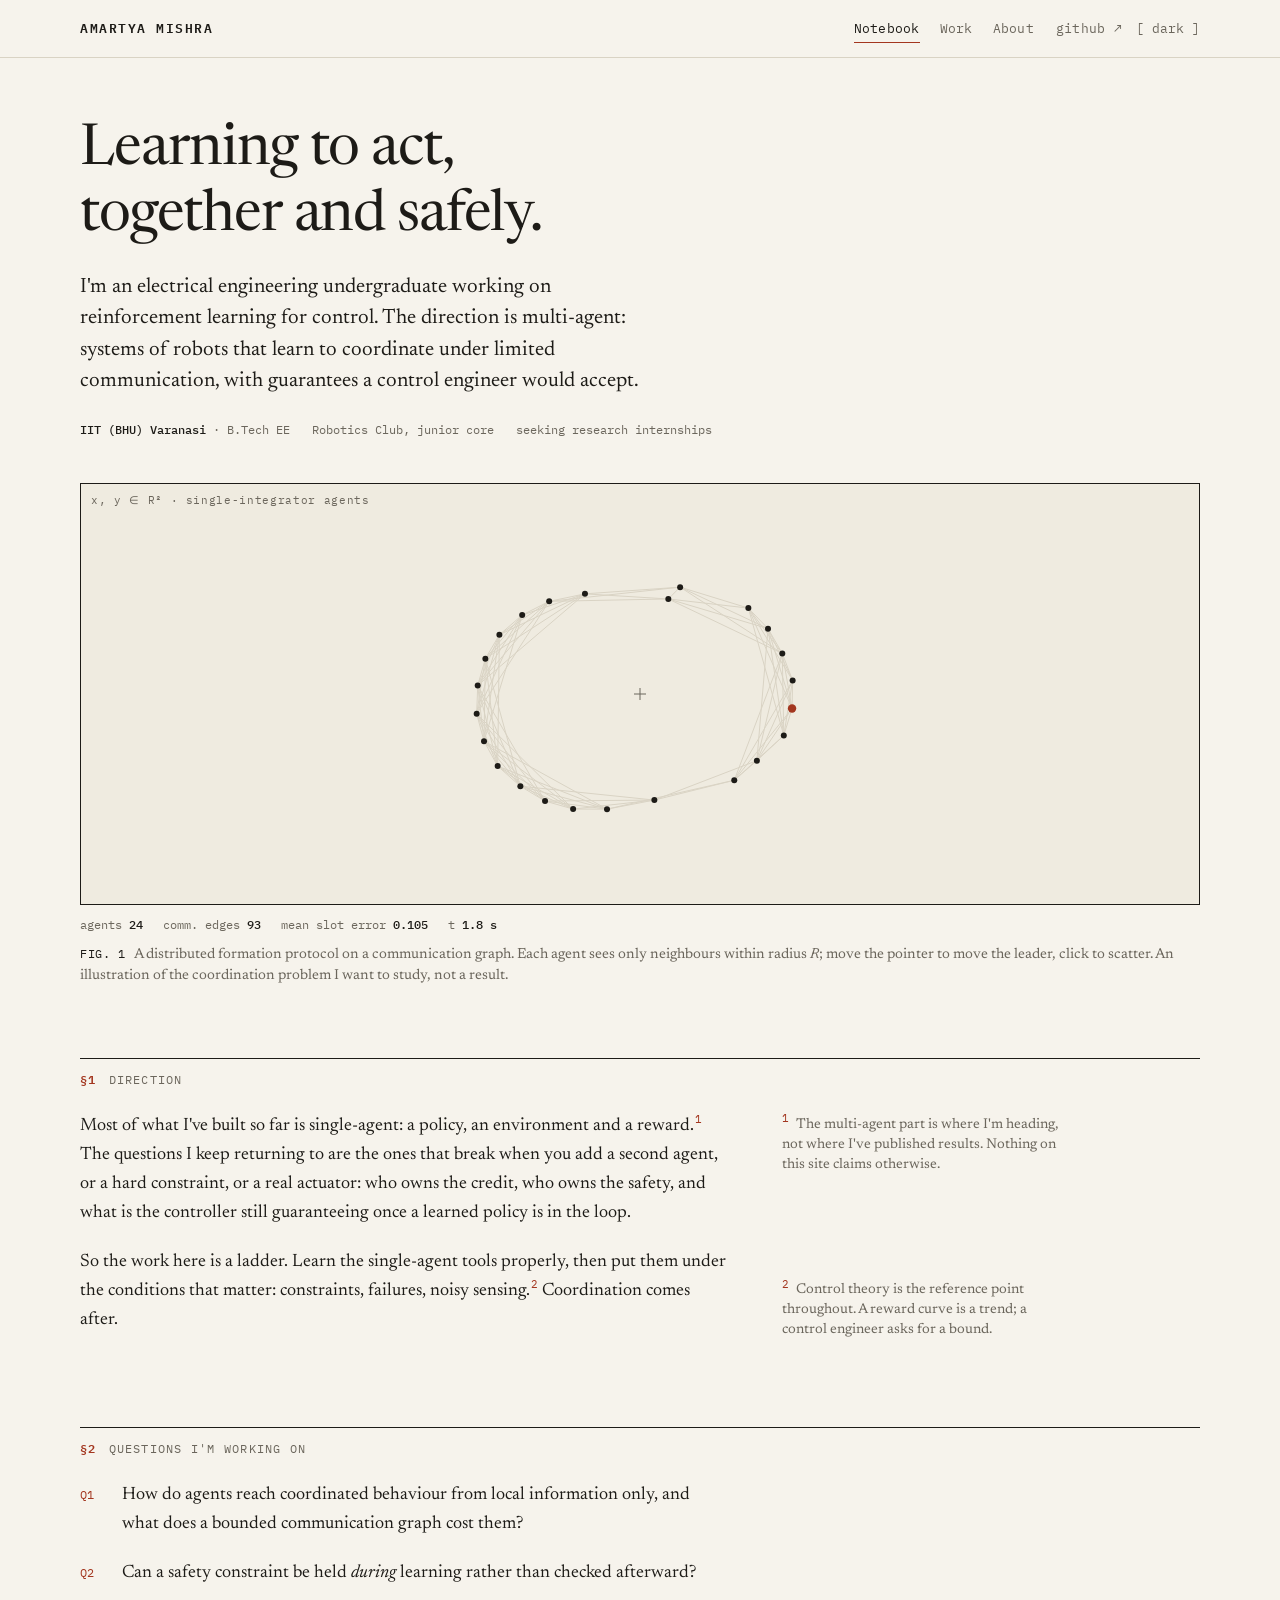
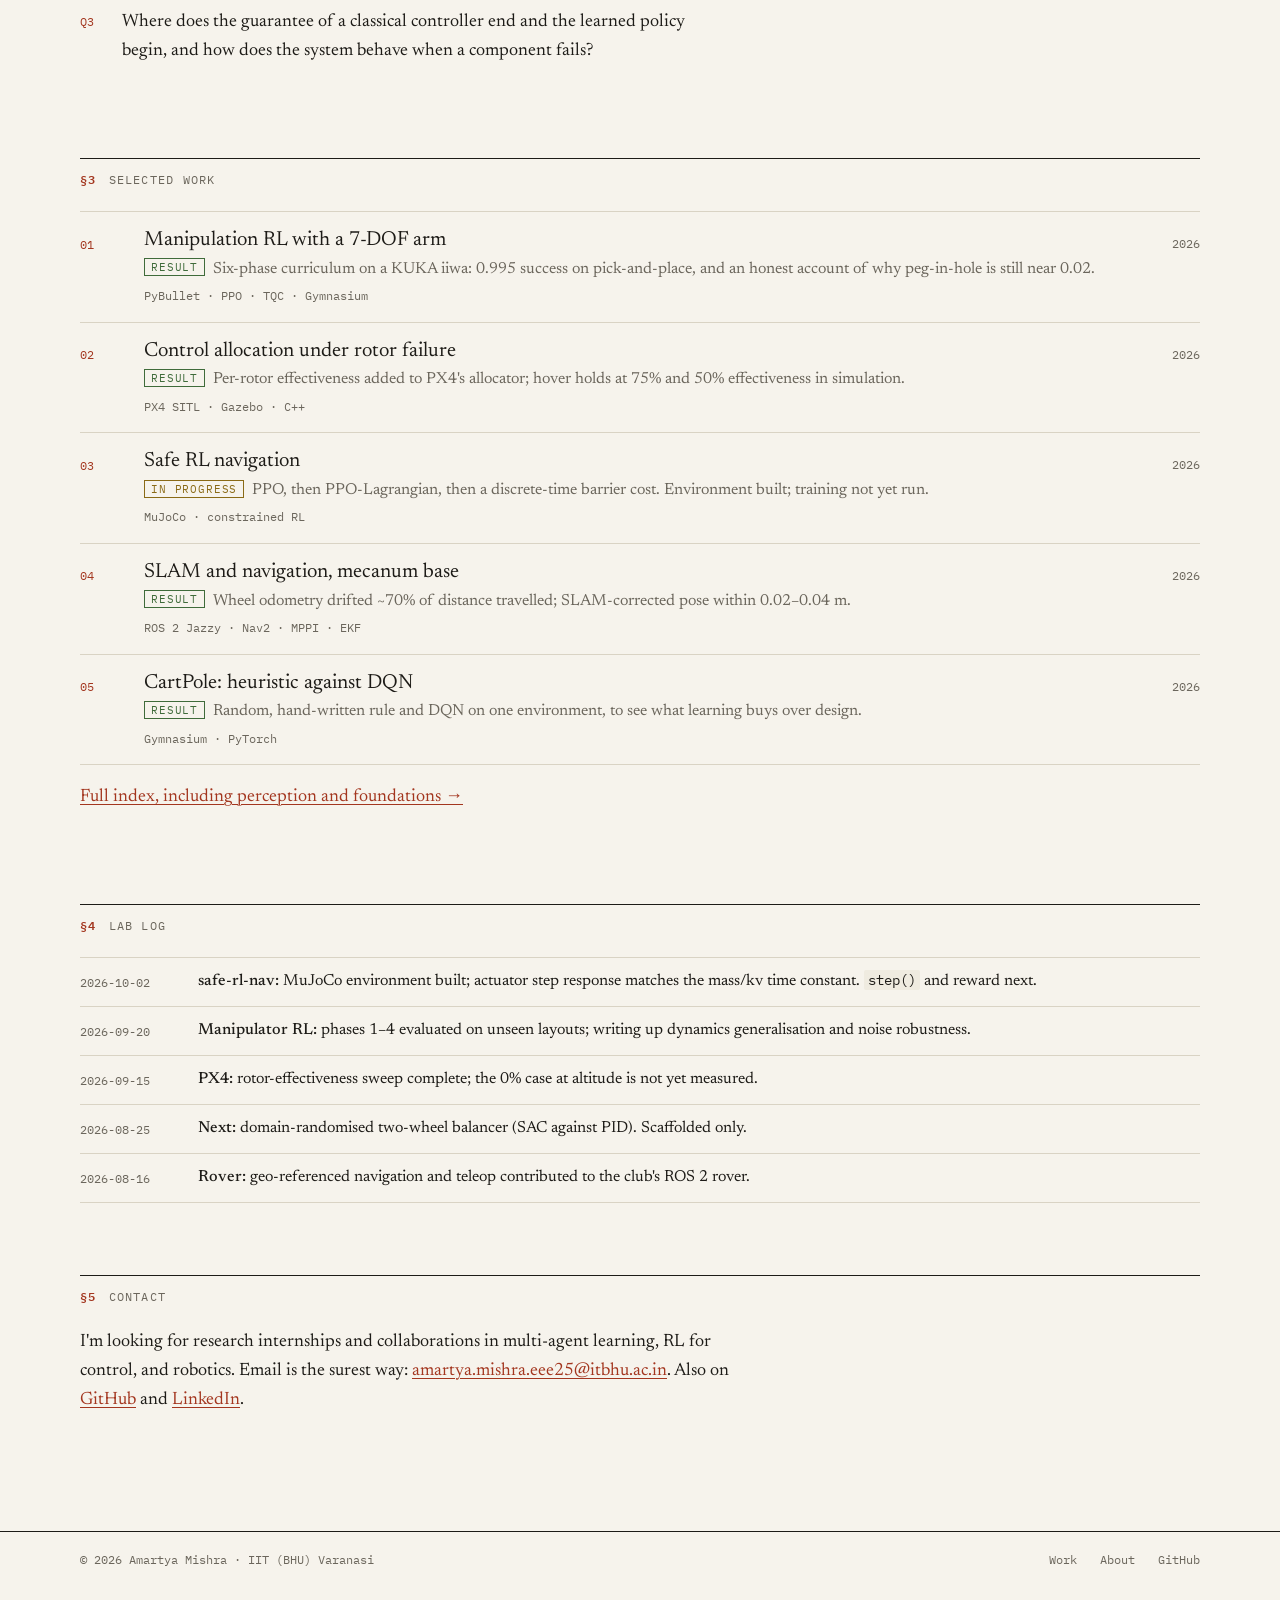
==== commit e3275148: "Redesign as research notebook: multi-agent/RL/control focus, live sim, new case studies Paper/ink no" ====
--- a/index.html
+++ b/index.html
@@ -3,20 +3,23 @@
 <head>
 <meta charset="utf-8">
 <meta name="viewport" content="width=device-width, initial-scale=1">
-<title>Amartya Mishra — Robotics, Control &amp; Reinforcement Learning</title>
-<meta name="description" content="Electrical Engineering undergraduate at IIT (BHU) Varanasi working at the intersection of perception, control and learning for robotic systems.">
+<title>Amartya Mishra — Multi-Agent Learning, RL &amp; Control</title>
+<meta name="description" content="Research notebook of Amartya Mishra, Electrical Engineering undergraduate at IIT (BHU) Varanasi: reinforcement learning, control and robotics, heading toward multi-agent systems.">
 <meta name="author" content="Amartya Mishra">
 <link rel="canonical" href="https://amartya106.github.io/">
 <meta property="og:type" content="website">
-<meta property="og:title" content="Amartya Mishra — Robotics, Control &amp; Reinforcement Learning">
-<meta property="og:description" content="Electrical Engineering undergraduate at IIT (BHU) Varanasi working at the intersection of perception, control and learning for robotic systems.">
+<meta property="og:title" content="Amartya Mishra — Multi-Agent Learning, RL &amp; Control">
+<meta property="og:description" content="Reinforcement learning, control and robotics, heading toward multi-agent systems. Notes, experiments and results.">
 <meta property="og:url" content="https://amartya106.github.io/">
-<meta property="og:image" content="https://amartya106.github.io/assets/img/projects/uno-setup.jpeg">
+<meta property="og:image" content="https://amartya106.github.io/assets/img/projects/manipulator-rl/per_phase_summary.png">
 <meta name="twitter:card" content="summary_large_image">
-<meta name="theme-color" content="#0d1420">
+<meta name="theme-color" content="#f6f3ec">
 <link rel="icon" href="/assets/img/favicon.svg" type="image/svg+xml">
+<link rel="preconnect" href="https://fonts.googleapis.com">
+<link rel="preconnect" href="https://fonts.gstatic.com" crossorigin>
+<link rel="stylesheet" href="https://fonts.googleapis.com/css2?family=IBM+Plex+Mono:wght@400;500;600&family=Newsreader:ital,opsz,wght@0,6..72,300..700;1,6..72,300..700&display=swap">
 <link rel="stylesheet" href="/assets/css/main.css">
-<script>(function(){var d=document.documentElement;try{var t=localStorage.getItem('theme');if(!t)t=matchMedia('(prefers-color-scheme: light)').matches?'light':'dark';d.setAttribute('data-theme',t);}catch(e){}if('IntersectionObserver' in window&&!(window.matchMedia&&matchMedia('(prefers-reduced-motion: reduce)').matches))d.className='js';})();</script>
+<script>(function(){var d=document.documentElement;try{var t=localStorage.getItem('theme');if(!t)t=matchMedia('(prefers-color-scheme: dark)').matches?'dark':'light';d.setAttribute('data-theme',t);}catch(e){d.setAttribute('data-theme','light');}if('IntersectionObserver' in window&&!(window.matchMedia&&matchMedia('(prefers-reduced-motion: reduce)').matches))d.className='js';})();</script>
 </head>
 <body>
 
@@ -24,278 +27,171 @@
 
 <header class="nav">
   <div class="wrap nav-inner">
-    <a class="brand" href="/"><span class="brand-dot"></span><span>Amartya Mishra</span></a>
+    <a class="brand" href="/">Amartya Mishra</a>
     <nav class="nav-links" aria-label="Primary">
-      <a href="/" aria-current="page">Home</a>
-      <a href="/projects/">Projects</a>
+      <a href="/" aria-current="page">Notebook</a>
+      <a href="/projects/">Work</a>
       <a href="/about/">About</a>
     </nav>
-    <a class="icon-btn" href="https://github.com/Amartya106" aria-label="GitHub profile" rel="me noopener">
-      <svg viewBox="0 0 24 24" fill="currentColor" aria-hidden="true"><path d="M12 .5C5.37.5 0 5.87 0 12.5c0 5.3 3.44 9.8 8.2 11.39.6.1.82-.26.82-.58v-2.03c-3.34.72-4.04-1.61-4.04-1.61-.55-1.39-1.34-1.76-1.34-1.76-1.09-.75.08-.73.08-.73 1.2.08 1.84 1.24 1.84 1.24 1.07 1.83 2.81 1.3 3.5.99.1-.78.42-1.3.76-1.6-2.67-.3-5.47-1.34-5.47-5.95 0-1.31.47-2.38 1.24-3.22-.13-.3-.54-1.52.11-3.18 0 0 1.01-.32 3.3 1.23a11.5 11.5 0 0 1 6.01 0c2.29-1.55 3.3-1.23 3.3-1.23.65 1.66.24 2.88.12 3.18.77.84 1.23 1.91 1.23 3.22 0 4.62-2.8 5.64-5.48 5.94.43.37.81 1.1.81 2.22v3.29c0 .32.22.69.83.58A12.01 12.01 0 0 0 24 12.5C24 5.87 18.63.5 12 .5Z"/></svg>
-    </a>
-    <button class="icon-btn theme-toggle" type="button" aria-label="Switch theme">
-      <svg class="sun" viewBox="0 0 24 24" fill="none" stroke="currentColor" stroke-width="2" stroke-linecap="round" aria-hidden="true"><circle cx="12" cy="12" r="4"/><path d="M12 2v2M12 20v2M4.9 4.9l1.4 1.4M17.7 17.7l1.4 1.4M2 12h2M20 12h2M4.9 19.1l1.4-1.4M17.7 6.3l1.4-1.4"/></svg>
-      <svg class="moon" viewBox="0 0 24 24" fill="none" stroke="currentColor" stroke-width="2" stroke-linecap="round" stroke-linejoin="round" aria-hidden="true"><path d="M21 12.8A9 9 0 1 1 11.2 3a7 7 0 0 0 9.8 9.8Z"/></svg>
-    </button>
+    <span class="nav-tools">
+      <a href="https://github.com/Amartya106" rel="me noopener">github ↗</a>
+      <button class="theme-toggle" type="button" aria-label="Switch theme"></button>
+    </span>
   </div>
 </header>
 
 <main id="main">
-
-  <!-- ── Hero ────────────────────────────────────────────────────────── -->
-  <section class="hero">
-    <div class="wrap">
-      <div class="hero-grid">
-        <div>
-          <p class="status"><span class="pulse"></span> Open to robotics research internships</p>
-          <h1>Building toward robots that <span class="accent">perceive, decide and move</span>.</h1>
-          <p class="hero-sub">
-            I'm Amartya — an Electrical Engineering undergraduate at IIT (BHU) Varanasi.
-            I work at the seam where computer vision, control theory and reinforcement
-            learning meet, and I build small hardware systems to find out where the
-            theory actually holds.
-          </p>
-          <div class="hero-actions">
-            <a class="btn btn-primary" href="/projects/">
-              View projects
-              <svg viewBox="0 0 24 24" fill="none" stroke="currentColor" stroke-width="2.2" stroke-linecap="round" stroke-linejoin="round" aria-hidden="true"><path d="M5 12h14M13 6l6 6-6 6"/></svg>
-            </a>
-            <a class="btn btn-ghost" href="mailto:amartya.mishra.eee25@itbhu.ac.in">
-              <svg viewBox="0 0 24 24" fill="none" stroke="currentColor" stroke-width="2" stroke-linecap="round" stroke-linejoin="round" aria-hidden="true"><rect x="2" y="4" width="20" height="16" rx="2"/><path d="m2 7 10 6L22 7"/></svg>
-              Get in touch
-            </a>
-          </div>
-        </div>
-
-        <figure class="frame" style="margin:0">
-          <div class="frame-bar"><span class="rec"></span> uno-q · person detection → servo</div>
-          <img src="/assets/img/projects/uno-demo.gif" width="600" height="600"
-               alt="Arduino UNO Q detecting a person and waving a servo motor in response">
-          <figcaption class="frame-cap">Edge inference on the MPU, motion on the MCU.</figcaption>
-        </figure>
+<div class="wrap has-margin">
+
+  <section class="mast">
+    <h1>Learning to act, together and safely.</h1>
+    <p class="dek">
+      I'm an electrical engineering undergraduate working on reinforcement learning
+      for control. The direction is multi-agent: systems of robots that learn to
+      coordinate under limited communication, with guarantees a control engineer
+      would accept.
+    </p>
+    <div class="byline">
+      <span><b>IIT (BHU) Varanasi</b> · B.Tech EE</span>
+      <span>Robotics Club, junior core</span>
+      <span>seeking research internships</span>
+    </div>
+  </section>
+
+  <!-- Fig. 1 -->
+  <section aria-label="Figure 1">
+    <figure class="fig-wide" style="margin-top:8px">
+      <div class="sim-wrap">
+        <span class="tick">x, y ∈ R² · single-integrator agents</span>
+        <canvas id="swarm" aria-label="Animated figure: 24 agents using only neighbour information converge to a ring formation around the cursor"></canvas>
       </div>
-    </div>
-  </section>
-
-  <!-- ── Focus ───────────────────────────────────────────────────────── -->
-  <section class="section">
-    <div class="wrap">
-      <p class="eyebrow">What I work on</p>
-      <h2 class="section-title">Three threads, one system</h2>
-      <p class="lede" style="margin-bottom:38px">
-        A robot is only as good as the loop that closes between what it sees, what it
-        decides and what it does. I'm deliberately building depth in all three rather
-        than specialising early.
+      <div class="readout" aria-hidden="true">
+        <span>agents <b>24</b></span>
+        <span>comm. edges <b data-sim-edges>–</b></span>
+        <span>mean slot error <b data-sim-err>–</b></span>
+        <span>t <b data-sim-t>–</b></span>
+      </div>
+      <figcaption>
+        <span class="fn">Fig. 1</span>
+        A distributed formation protocol on a communication graph. Each agent sees
+        only neighbours within radius <var>R</var>; move the pointer to move the
+        leader, click to scatter. An illustration of the coordination problem I want
+        to study, not a result.
+      </figcaption>
+    </figure>
+  </section>
+
+  <section class="section">
+    <p class="sect"><b>§1</b> Direction</p>
+    <div class="col prose">
+      <p>
+        Most of what I've built so far is single-agent: a policy, an environment and a
+        reward.<label for="sn1" class="sn-toggle"></label><input type="checkbox" id="sn1" class="sn-cb"><span class="sidenote">The multi-agent part is where I'm heading, not where I've published results. Nothing on this site claims otherwise.</span>
+        The questions I keep returning to are the ones that break when you add a second
+        agent, or a hard constraint, or a real actuator: who owns the credit, who owns
+        the safety, and what is the controller still guaranteeing once a learned policy
+        is in the loop.
       </p>
-
-      <div class="grid-3">
-        <article class="focus reveal">
-          <div class="focus-icon">
-            <svg viewBox="0 0 24 24" fill="none" stroke="currentColor" stroke-width="2" stroke-linecap="round" stroke-linejoin="round" aria-hidden="true"><path d="M2 12s3.6-7 10-7 10 7 10 7-3.6 7-10 7-10-7-10-7Z"/><circle cx="12" cy="12" r="3"/></svg>
-          </div>
-          <h3>Perception</h3>
-          <p>
-            Classical CV from first principles — Hough transforms, histogram
-            equalisation, homographies — alongside trained detectors running on
-            constrained edge hardware.
-          </p>
-          <div class="stack">OpenCV · NumPy · YOLOv8</div>
-        </article>
-
-        <article class="focus reveal">
-          <div class="focus-icon">
-            <svg viewBox="0 0 24 24" fill="none" stroke="currentColor" stroke-width="2" stroke-linecap="round" stroke-linejoin="round" aria-hidden="true"><path d="M3 17c3 0 4-10 7-10s4 8 7 8 3-4 4-4"/><path d="M3 21h18"/></svg>
-          </div>
-          <h3>Control</h3>
-          <p>
-            Working through Ogata chapter by chapter in MATLAB — transfer functions,
-            state-space modelling, stability. The maths that keeps a learned policy
-            from tearing a machine apart.
-          </p>
-          <div class="stack">MATLAB · Control System Toolbox</div>
-        </article>
-
-        <article class="focus reveal">
-          <div class="focus-icon">
-            <svg viewBox="0 0 24 24" fill="none" stroke="currentColor" stroke-width="2" stroke-linecap="round" stroke-linejoin="round" aria-hidden="true"><circle cx="5" cy="6" r="2"/><circle cx="5" cy="18" r="2"/><circle cx="19" cy="12" r="2"/><path d="M7 6h4a3 3 0 0 1 3 3v0a3 3 0 0 0 3 3M7 18h4a3 3 0 0 0 3-3v0a3 3 0 0 1 3-3"/></svg>
-          </div>
-          <h3>Learning</h3>
-          <p>
-            Networks written from scratch in NumPy before reaching for a framework,
-            then value-based RL on classic control tasks — heading toward manipulation
-            in simulation.
-          </p>
-          <div class="stack">PyTorch · Gymnasium · MuJoCo</div>
-        </article>
-      </div>
-    </div>
-  </section>
-
-  <!-- ── Featured ────────────────────────────────────────────────────── -->
-  <section class="section">
-    <div class="wrap">
-      <p class="eyebrow">Selected work</p>
-      <h2 class="section-title">Things I built and measured</h2>
-      <p class="lede" style="margin-bottom:38px">
-        Three projects where I shipped something that runs, and have the numbers or
-        the footage to show for it.
+      <p>
+        So the work here is a ladder. Learn the single-agent tools properly, then put
+        them under the conditions that matter: constraints, failures, noisy
+        sensing.<label for="sn2" class="sn-toggle"></label><input type="checkbox" id="sn2" class="sn-cb"><span class="sidenote">Control theory is the reference point throughout. A reward curve is a trend; a control engineer asks for a bound.</span>
+        Coordination comes after.
       </p>
-
-      <div class="card-grid">
-
-        <article class="card reveal">
-          <div class="card-media">
-            <img src="/assets/img/projects/uno-demo.gif" width="600" height="600" loading="lazy"
-                 alt="Servo waving in response to a detected person">
-          </div>
-          <div class="card-body">
-            <div class="tags">
-              <span class="tag tag-accent">Embedded</span>
-              <span class="tag">Vision</span>
-              <span class="tag">Edge AI</span>
-            </div>
-            <h3><a href="/projects/uno-q-vision-servo/">Person-aware interactive system</a></h3>
-            <p>
-              A dual-processor Arduino UNO Q that runs vision inference on Linux and
-              drives a servo and LED matrix from the MCU, bridged by a non-blocking
-              state machine.
-            </p>
-            <div class="card-foot">
-              <span class="result">real-time · on-device</span>
-              <span>2026</span>
-            </div>
-          </div>
-        </article>
-
-        <article class="card reveal">
-          <div class="card-media contain">
-            <img src="/assets/img/projects/chair-f1.png" width="2250" height="1500" loading="lazy"
-                 alt="F1–confidence curve peaking at 0.644 for the YOLOv8 chair detector">
-          </div>
-          <div class="card-body">
-            <div class="tags">
-              <span class="tag tag-accent">Vision</span>
-              <span class="tag">Deep Learning</span>
-            </div>
-            <h3><a href="/projects/chair-occupation/">Chair occupancy detection</a></h3>
-            <p>
-              A YOLOv8 detector trained on a deliberately small custom dataset, with a
-              measured comparison against YOLOv11 that decided the architecture.
-            </p>
-            <div class="card-foot">
-              <span class="result">99.5% mAP50</span>
-              <span>2026</span>
-            </div>
-          </div>
-        </article>
-
-        <article class="card reveal">
-          <div class="card-media contain">
-            <img src="/assets/img/projects/rl-training.png" width="640" height="480" loading="lazy"
-                 alt="Episode reward rising over training for a DQN agent on CartPole">
-          </div>
-          <div class="card-body">
-            <div class="tags">
-              <span class="tag tag-accent">RL</span>
-              <span class="tag">Control</span>
-            </div>
-            <h3><a href="/projects/rl-cartpole-dqn/">CartPole: from heuristic to DQN</a></h3>
-            <p>
-              Three controllers on the same environment — random, hand-written rule,
-              and a DQN — compared on the same axes to see what learning actually buys.
-            </p>
-            <div class="card-foot">
-              <span class="result">solved · 500 steps</span>
-              <span>2026</span>
-            </div>
-          </div>
-        </article>
-
-      </div>
-
-      <p style="margin-top:32px">
-        <a href="/projects/">Everything else, including the foundations →</a>
+    </div>
+  </section>
+
+  <section class="section">
+    <p class="sect"><b>§2</b> Questions I'm working on</p>
+    <div class="col">
+      <ol class="questions">
+        <li>How do agents reach coordinated behaviour from local information only, and what does a bounded communication graph cost them?</li>
+        <li>Can a safety constraint be held <em>during</em> learning rather than checked afterward?</li>
+        <li>Where does the guarantee of a classical controller end and the learned policy begin, and how does the system behave when a component fails?</li>
+      </ol>
+    </div>
+  </section>
+
+  <section class="section">
+    <p class="sect"><b>§3</b> Selected work</p>
+    <ul class="index">
+      <li>
+        <a class="row" href="/projects/manipulator-rl/">
+          <span class="t">Manipulation RL with a 7-DOF arm</span>
+          <span class="y">2026</span>
+          <span class="claim"><span class="st st-result">result</span>Six-phase curriculum on a KUKA iiwa: 0.995 success on pick-and-place, and an honest account of why peg-in-hole is still near 0.02.</span>
+          <span class="meta"><span>PyBullet</span><span>PPO · TQC</span><span>Gymnasium</span></span>
+        </a>
+      </li>
+      <li>
+        <a class="row" href="/projects/px4-rotor-failure/">
+          <span class="t">Control allocation under rotor failure</span>
+          <span class="y">2026</span>
+          <span class="claim"><span class="st st-result">result</span>Per-rotor effectiveness added to PX4's allocator; hover holds at 75% and 50% effectiveness in simulation.</span>
+          <span class="meta"><span>PX4 SITL</span><span>Gazebo</span><span>C++</span></span>
+        </a>
+      </li>
+      <li>
+        <a class="row" href="/projects/safe-rl-nav/">
+          <span class="t">Safe RL navigation</span>
+          <span class="y">2026</span>
+          <span class="claim"><span class="st st-wip">in progress</span>PPO, then PPO-Lagrangian, then a discrete-time barrier cost. Environment built; training not yet run.</span>
+          <span class="meta"><span>MuJoCo</span><span>constrained RL</span></span>
+        </a>
+      </li>
+      <li>
+        <a class="row" href="/projects/slam-nav-mecanum/">
+          <span class="t">SLAM and navigation, mecanum base</span>
+          <span class="y">2026</span>
+          <span class="claim"><span class="st st-result">result</span>Wheel odometry drifted ~70% of distance travelled; SLAM-corrected pose within 0.02–0.04 m.</span>
+          <span class="meta"><span>ROS 2 Jazzy</span><span>Nav2 · MPPI</span><span>EKF</span></span>
+        </a>
+      </li>
+      <li>
+        <a class="row" href="/projects/rl-cartpole-dqn/">
+          <span class="t">CartPole: heuristic against DQN</span>
+          <span class="y">2026</span>
+          <span class="claim"><span class="st st-result">result</span>Random, hand-written rule and DQN on one environment, to see what learning buys over design.</span>
+          <span class="meta"><span>Gymnasium</span><span>PyTorch</span></span>
+        </a>
+      </li>
+    </ul>
+    <p style="margin-top:18px"><a href="/projects/">Full index, including perception and foundations →</a></p>
+  </section>
+
+  <section class="section">
+    <p class="sect"><b>§4</b> Lab log</p>
+    <ul class="log">
+      <li><time datetime="2026-10-02">2026-10-02</time><span><b>safe-rl-nav:</b> MuJoCo environment built; actuator step response matches the mass/kv time constant. <code>step()</code> and reward next.</span></li>
+      <li><time datetime="2026-09-20">2026-09-20</time><span><b>Manipulator RL:</b> phases 1–4 evaluated on unseen layouts; writing up dynamics generalisation and noise robustness.</span></li>
+      <li><time datetime="2026-09-15">2026-09-15</time><span><b>PX4:</b> rotor-effectiveness sweep complete; the 0% case at altitude is not yet measured.</span></li>
+      <li><time datetime="2026-08-25">2026-08-25</time><span><b>Next:</b> domain-randomised two-wheel balancer (SAC against PID). Scaffolded only.</span></li>
+      <li><time datetime="2026-08-16">2026-08-16</time><span><b>Rover:</b> geo-referenced navigation and teleop contributed to the club's ROS 2 rover.</span></li>
+    </ul>
+  </section>
+
+  <section class="section">
+    <p class="sect"><b>§5</b> Contact</p>
+    <div class="col prose">
+      <p>
+        I'm looking for research internships and collaborations in multi-agent
+        learning, RL for control, and robotics.
+        Email is the surest way:
+        <a href="mailto:amartya.mishra.eee25@itbhu.ac.in">amartya.mishra.eee25@itbhu.ac.in</a>.
+        Also on <a href="https://github.com/Amartya106" rel="me noopener">GitHub</a> and
+        <a href="https://www.linkedin.com/in/amartya-mishra-397b8b230/" rel="me noopener">LinkedIn</a>.
       </p>
     </div>
   </section>
 
-  <!-- ── Now ─────────────────────────────────────────────────────────── -->
-  <section class="section">
-    <div class="wrap">
-      <p class="eyebrow">Currently</p>
-      <h2 class="section-title">What's on the bench</h2>
-      <p class="lede" style="margin-bottom:30px">
-        Open work, honestly labelled. Everything here is mid-flight rather than finished.
-      </p>
-
-      <div class="now-grid">
-        <div class="now-item">
-          <span class="idx">01</span>
-          <div>
-            <h4>Ogata, chapter by chapter</h4>
-            <p>Mathematical modelling done; moving into transient response and root locus in MATLAB.</p>
-          </div>
-        </div>
-        <div class="now-item">
-          <span class="idx">02</span>
-          <div>
-            <h4>ROS2 Jazzy</h4>
-            <p>Nodes, topics and services working. Actions next, then a real multi-node pipeline.</p>
-          </div>
-        </div>
-        <div class="now-item">
-          <span class="idx">03</span>
-          <div>
-            <h4>From CartPole to manipulation</h4>
-            <p>LunarLander DQN, then continuous control in MuJoCo — the actual target.</p>
-          </div>
-        </div>
-        <div class="now-item">
-          <span class="idx">04</span>
-          <div>
-            <h4>Occupied-chair classification</h4>
-            <p>Second class for the detector, with the inference loop moved onto the UNO Q.</p>
-          </div>
-        </div>
-      </div>
-    </div>
-  </section>
-
-  <!-- ── Contact ─────────────────────────────────────────────────────── -->
-  <section class="section">
-    <div class="wrap">
-      <p class="eyebrow">Contact</p>
-      <h2 class="section-title">Say hello</h2>
-      <p class="lede">
-        I'm looking for research internships and collaborations in robotics, robot
-        learning and control. If you're working on something in that space, I'd like
-        to hear about it.
-      </p>
-
-      <div class="contact-links">
-        <a class="contact-link" href="mailto:amartya.mishra.eee25@itbhu.ac.in">
-          <svg viewBox="0 0 24 24" fill="none" stroke="currentColor" stroke-width="1.8" stroke-linecap="round" stroke-linejoin="round" aria-hidden="true"><rect x="2" y="4" width="20" height="16" rx="2"/><path d="m2 7 10 6L22 7"/></svg>
-          <div><span>Email</span><span class="val">amartya.mishra.eee25@itbhu.ac.in</span></div>
-        </a>
-        <a class="contact-link" href="https://github.com/Amartya106" rel="me noopener">
-          <svg viewBox="0 0 24 24" fill="currentColor" aria-hidden="true"><path d="M12 .5C5.37.5 0 5.87 0 12.5c0 5.3 3.44 9.8 8.2 11.39.6.1.82-.26.82-.58v-2.03c-3.34.72-4.04-1.61-4.04-1.61-.55-1.39-1.34-1.76-1.34-1.76-1.09-.75.08-.73.08-.73 1.2.08 1.84 1.24 1.84 1.24 1.07 1.83 2.81 1.3 3.5.99.1-.78.42-1.3.76-1.6-2.67-.3-5.47-1.34-5.47-5.95 0-1.31.47-2.38 1.24-3.22-.13-.3-.54-1.52.11-3.18 0 0 1.01-.32 3.3 1.23a11.5 11.5 0 0 1 6.01 0c2.29-1.55 3.3-1.23 3.3-1.23.65 1.66.24 2.88.12 3.18.77.84 1.23 1.91 1.23 3.22 0 4.62-2.8 5.64-5.48 5.94.43.37.81 1.1.81 2.22v3.29c0 .32.22.69.83.58A12.01 12.01 0 0 0 24 12.5C24 5.87 18.63.5 12 .5Z"/></svg>
-          <div><span>GitHub</span><span class="val">@Amartya106</span></div>
-        </a>
-        <a class="contact-link" href="https://www.linkedin.com/in/amartya-mishra-397b8b230/" rel="me noopener">
-          <svg viewBox="0 0 24 24" fill="currentColor" aria-hidden="true"><path d="M20.45 20.45h-3.56v-5.57c0-1.33-.03-3.04-1.85-3.04-1.86 0-2.14 1.45-2.14 2.94v5.67H9.35V9h3.41v1.56h.05c.48-.9 1.64-1.85 3.37-1.85 3.6 0 4.27 2.37 4.27 5.46v6.28ZM5.34 7.43a2.07 2.07 0 1 1 0-4.13 2.07 2.07 0 0 1 0 4.13ZM7.12 20.45H3.55V9h3.57v11.45ZM22.22 0H1.77C.79 0 0 .77 0 1.73v20.54C0 23.23.79 24 1.77 24h20.45c.98 0 1.78-.77 1.78-1.73V1.73C24 .77 23.2 0 22.22 0Z"/></svg>
-          <div><span>LinkedIn</span><span class="val">amartya-mishra</span></div>
-        </a>
-      </div>
-    </div>
-  </section>
-
+</div>
 </main>
 
 <footer class="footer">
   <div class="wrap footer-inner">
     <span>© <span id="year">2026</span> Amartya Mishra · IIT (BHU) Varanasi</span>
     <nav aria-label="Footer">
-      <a href="/projects/">Projects</a>
+      <a href="/projects/">Work</a>
       <a href="/about/">About</a>
       <a href="https://github.com/Amartya106" rel="noopener">GitHub</a>
     </nav>
@@ -303,6 +199,7 @@
 </footer>
 
 <script src="/assets/js/main.js" defer></script>
+<script src="/assets/js/swarm.js" defer></script>
 <script>document.getElementById('year').textContent=new Date().getFullYear();</script>
 </body>
 </html>
--- a/assets/css/main.css
+++ b/assets/css/main.css
@@ -1,1226 +1,356 @@
-/* ==========================================================================
-   Amartya Mishra — portfolio
-   Single stylesheet. Dark by default, light via [data-theme="light"].
-   ========================================================================== */
-
-/* --- Tokens ------------------------------------------------------------- */
+/* Amartya Mishra — research notebook
+   Paper, ink, one accent. Serif text, mono for everything measured. */
 
 :root {
-  --bg: #0d1420;
-  --bg-elev: #141d2c;
-  --bg-sunk: #0a0f18;
-  --border: rgba(255, 255, 255, 0.08);
-  --border-strong: rgba(255, 255, 255, 0.15);
-  --text: #e8ecf2;
-  --text-dim: #9aa8ba;
-  --text-faint: #69768a;
-  --accent: #e8a33d;
-  --accent-dim: rgba(232, 163, 61, 0.14);
-  --accent-text: #eeb75c;
-  --shadow: 0 1px 2px rgba(0, 0, 0, 0.4);
-
-  --font-sans: "Inter", -apple-system, BlinkMacSystemFont, "Segoe UI", Roboto,
-    "Helvetica Neue", Arial, sans-serif;
-  --font-mono: "JetBrains Mono", ui-monospace, SFMono-Regular, "SF Mono",
-    Menlo, Consolas, "Liberation Mono", monospace;
-
-  --wrap: 1080px;
-  --wrap-narrow: 720px;
-  --radius: 10px;
-  --radius-sm: 6px;
-
-  --step-1: 0.8125rem;
-  --step0: 0.9375rem;
-  --step1: 1.0625rem;
-  --step2: 1.375rem;
-  --step3: 1.875rem;
-  --step4: clamp(2.25rem, 1.6rem + 2.6vw, 3.25rem);
-}
-
-[data-theme="light"] {
-  --bg: #f7f7f5;
-  --bg-elev: #ffffff;
-  --bg-sunk: #eeeeec;
-  --border: rgba(13, 20, 32, 0.1);
-  --border-strong: rgba(13, 20, 32, 0.2);
-  --text: #14181f;
-  --text-dim: #565f6c;
-  --text-faint: #838c98;
-  --accent: #b3691a;
-  --accent-dim: rgba(179, 105, 26, 0.12);
-  --accent-text: #9c5a15;
-  --shadow: 0 1px 2px rgba(0, 0, 0, 0.06);
-}
-
-/* --- Reset -------------------------------------------------------------- */
-
-*,
-*::before,
-*::after {
-  box-sizing: border-box;
-}
-
-html {
-  -webkit-text-size-adjust: 100%;
-  scroll-behavior: smooth;
-}
+  --paper: #f6f3ec;
+  --paper-2: #efebe0;
+  --ink: #1d1b17;
+  --muted: #6b665c;
+  --rule: #d9d3c4;
+  --accent: #a3361f;
+  --accent-soft: rgba(163, 54, 31, 0.1);
+  --ok: #3f6b3a;
+  --warn: #8a6a16;
+  --serif: "Newsreader", "Source Serif 4", Georgia, "Times New Roman", serif;
+  --mono: "IBM Plex Mono", ui-monospace, "SF Mono", Menlo, Consolas, monospace;
+  --measure: 38rem;
+  --gutter: 16px;
+}
+
+:root[data-theme="dark"] {
+  --paper: #17171a;
+  --paper-2: #1e1e22;
+  --ink: #e9e4d8;
+  --muted: #9a958a;
+  --rule: #34343a;
+  --accent: #e07a5f;
+  --accent-soft: rgba(224, 122, 95, 0.13);
+  --ok: #8fbf86;
+  --warn: #d6b25a;
+}
+
+*, *::before, *::after { box-sizing: border-box; }
+
+html { -webkit-text-size-adjust: 100%; scroll-behavior: smooth; }
 
 body {
   margin: 0;
-  background: var(--bg);
-  color: var(--text);
-  font-family: var(--font-sans);
-  font-size: var(--step0);
-  line-height: 1.65;
-  -webkit-font-smoothing: antialiased;
-  -moz-osx-font-smoothing: grayscale;
-}
-
-img,
-video {
-  max-width: 100%;
-  height: auto;
-  display: block;
-}
-
-a {
-  color: var(--accent-text);
-  text-decoration: none;
-}
-
-a:hover {
-  text-decoration: underline;
-  text-underline-offset: 3px;
-}
-
-h1,
-h2,
-h3,
-h4 {
-  margin: 0;
-  line-height: 1.22;
-  letter-spacing: -0.02em;
-  font-weight: 600;
-}
-
-p {
-  margin: 0;
-}
-
-ul,
-ol {
-  margin: 0;
-  padding-left: 1.1rem;
-}
-
-:focus-visible {
-  outline: 2px solid var(--accent);
-  outline-offset: 3px;
-  border-radius: 3px;
-}
-
-@media (prefers-reduced-motion: reduce) {
-  html {
-    scroll-behavior: auto;
+  background: var(--paper);
+  color: var(--ink);
+  font-family: var(--serif);
+  font-size: 1.125rem;
+  line-height: 1.62;
+  font-optical-sizing: auto;
+  text-rendering: optimizeLegibility;
+}
+
+img, video, canvas { max-width: 100%; display: block; }
+a { color: var(--accent); text-decoration-thickness: 1px; text-underline-offset: 3px; }
+a:hover { text-decoration-thickness: 2px; }
+:focus-visible { outline: 2px solid var(--accent); outline-offset: 3px; }
+::selection { background: var(--accent-soft); }
+
+.skip-link {
+  position: absolute; left: -999px; top: 8px; z-index: 50;
+  background: var(--ink); color: var(--paper); padding: 8px 12px; font-family: var(--mono); font-size: .8rem;
+}
+.skip-link:focus { left: 8px; }
+
+.wrap { width: min(100% - 2 * var(--gutter), 70rem); margin-inline: auto; }
+
+/* ── Masthead / nav ───────────────────────────────────────────────── */
+
+.nav { border-bottom: 1px solid var(--rule); }
+.nav-inner {
+  display: flex; align-items: baseline; gap: 22px; flex-wrap: wrap;
+  padding: 18px 0 14px;
+  font-family: var(--mono); font-size: .8rem; letter-spacing: .02em;
+}
+.brand {
+  color: var(--ink); text-decoration: none; font-weight: 600;
+  letter-spacing: .12em; text-transform: uppercase; margin-right: auto;
+}
+.nav-links { display: flex; gap: 20px; }
+.nav-links a { color: var(--muted); text-decoration: none; padding-bottom: 2px; border-bottom: 1px solid transparent; }
+.nav-links a:hover { color: var(--ink); }
+.nav-links a[aria-current="page"] { color: var(--ink); border-bottom-color: var(--accent); }
+.nav-tools { display: flex; gap: 14px; align-items: center; }
+.nav-tools a, .theme-toggle { color: var(--muted); text-decoration: none; }
+.nav-tools a:hover, .theme-toggle:hover { color: var(--ink); }
+.theme-toggle {
+  background: none; border: 0; padding: 0; cursor: pointer;
+  font: inherit; color: var(--muted);
+}
+.theme-toggle::before { content: "[ light ]"; }
+:root[data-theme="light"] .theme-toggle::before { content: "[ dark ]"; }
+:root[data-theme="dark"] .theme-toggle::before { content: "[ light ]"; }
+
+/* ── Typography ───────────────────────────────────────────────────── */
+
+h1, h2, h3, h4 { font-weight: 500; line-height: 1.15; margin: 0; letter-spacing: -.01em; }
+h1 { font-size: clamp(2.3rem, 5.6vw, 3.6rem); font-weight: 400; letter-spacing: -.02em; }
+h2 { font-size: 1.55rem; margin: 2.4em 0 .5em; }
+h3 { font-size: 1.2rem; }
+p { margin: 0 0 1.1em; }
+em, i { font-style: italic; }
+var { font-style: italic; }
+sub, sup { font-size: .72em; line-height: 0; }
+code, .mono { font-family: var(--mono); font-size: .86em; }
+code { background: var(--paper-2); padding: .08em .3em; border-radius: 2px; }
+
+.label {
+  font-family: var(--mono); font-size: .72rem; letter-spacing: .1em;
+  text-transform: uppercase; color: var(--muted);
+}
+.sect {
+  display: flex; align-items: baseline; gap: 12px;
+  font-family: var(--mono); font-size: .78rem; letter-spacing: .1em; text-transform: uppercase;
+  color: var(--muted); margin: 0 0 22px;
+  border-top: 1px solid var(--ink); padding-top: 10px;
+}
+.sect b { color: var(--accent); font-weight: 600; }
+
+/* ── Page frame: text column + margin column ──────────────────────── */
+
+.page { padding: 56px 0 24px; }
+.col { max-width: var(--measure); }
+.has-margin .col { width: 58%; max-width: none; }
+
+.sidenote, .marginnote {
+  float: right; clear: right;
+  width: 44%; margin: .25rem -52% 1rem 0;
+  font-family: var(--serif); font-size: .88rem; line-height: 1.42; color: var(--muted);
+}
+.sn-cb { display: none; }
+.sn-toggle { cursor: pointer; }
+.sidenote { counter-increment: sn; }
+.sn-toggle::after, .sidenote::before {
+  font-family: var(--mono); font-size: .7rem; color: var(--accent); vertical-align: super; line-height: 0;
+}
+.sn-toggle::after { counter-increment: snref; content: counter(snref); padding-left: 1px; }
+.sidenote::before { content: counter(sn) " "; }
+body { counter-reset: sn snref; }
+
+/* ── Masthead block on home ───────────────────────────────────────── */
+
+.mast { padding: 60px 0 36px; }
+.mast h1 { max-width: 14ch; }
+.mast .dek { font-size: 1.3rem; line-height: 1.5; color: var(--ink); max-width: 36rem; margin-top: 22px; }
+.byline {
+  margin-top: 22px; display: flex; flex-wrap: wrap; gap: 6px 22px;
+  font-family: var(--mono); font-size: .76rem; color: var(--muted);
+}
+.byline b { color: var(--ink); font-weight: 500; }
+
+/* ── Figures ──────────────────────────────────────────────────────── */
+
+figure { margin: 2em 0; }
+figure img, figure video { width: 100%; height: auto; border: 1px solid var(--rule); background: #fff; }
+figcaption {
+  margin-top: 10px; font-size: .9rem; line-height: 1.45; color: var(--muted);
+}
+figcaption .fn {
+  font-family: var(--mono); font-size: .72rem; letter-spacing: .06em; color: var(--ink);
+  text-transform: uppercase; margin-right: 6px;
+}
+.fig-wide { margin-inline: 0; }
+.has-margin figure.fig-wide { width: 100%; }
+
+.sim-wrap { position: relative; border: 1px solid var(--ink); background: var(--paper-2); }
+.sim-wrap canvas { width: 100%; height: clamp(260px, 42vw, 420px); cursor: crosshair; touch-action: pan-y; }
+.sim-wrap .tick {
+  position: absolute; left: 10px; top: 8px;
+  font-family: var(--mono); font-size: .68rem; color: var(--muted); letter-spacing: .06em;
+}
+.readout {
+  display: flex; flex-wrap: wrap; gap: 4px 20px; margin-top: 10px;
+  font-family: var(--mono); font-size: .74rem; color: var(--muted);
+}
+.readout b { color: var(--ink); font-weight: 500; font-variant-numeric: tabular-nums; }
+
+/* ── Index (selected work) ────────────────────────────────────────── */
+
+.index { list-style: none; margin: 0; padding: 0; counter-reset: ix; }
+.index li { border-top: 1px solid var(--rule); counter-increment: ix; }
+.index li:last-child { border-bottom: 1px solid var(--rule); }
+.index a.row {
+  display: grid; grid-template-columns: 3rem 1fr auto; gap: 4px 16px;
+  padding: 16px 0 16px; text-decoration: none; color: var(--ink);
+}
+.index a.row::before {
+  content: counter(ix, decimal-leading-zero);
+  font-family: var(--mono); font-size: .78rem; color: var(--accent); padding-top: .45em;
+}
+.index .t { font-size: 1.28rem; line-height: 1.25; }
+.index a.row:hover .t { text-decoration: underline; text-decoration-color: var(--accent); text-underline-offset: 4px; }
+.index .y { font-family: var(--mono); font-size: .76rem; color: var(--muted); padding-top: .5em; }
+.index .claim { grid-column: 2 / 3; color: var(--muted); font-size: 1rem; line-height: 1.45; }
+.index .meta { grid-column: 2 / 4; font-family: var(--mono); font-size: .72rem; color: var(--muted); margin-top: 2px; }
+.index .meta span + span::before { content: " · "; }
+
+.st {
+  font-family: var(--mono); font-size: .66rem; letter-spacing: .08em; text-transform: uppercase;
+  padding: 1px 6px; border: 1px solid currentColor; margin-right: 8px; vertical-align: .12em;
+}
+.st-result { color: var(--ok); }
+.st-wip { color: var(--warn); }
+.st-design { color: var(--muted); }
+
+/* ── Grouped index (projects page) ────────────────────────────────── */
+
+.filters { display: flex; flex-wrap: wrap; gap: 6px 16px; margin: 0 0 12px; font-family: var(--mono); font-size: .78rem; }
+.filter {
+  background: none; border: 0; padding: 0 0 2px; cursor: pointer; font: inherit; color: var(--muted);
+  border-bottom: 1px solid transparent;
+}
+.filter:hover { color: var(--ink); }
+.filter[aria-pressed="true"] { color: var(--ink); border-bottom-color: var(--accent); }
+.filter-count { font-family: var(--mono); font-size: .74rem; color: var(--muted); margin: 0 0 28px; }
+[data-group] { margin-bottom: 52px; }
+[hidden] { display: none !important; }
+
+/* ── Tables (booktabs) ────────────────────────────────────────────── */
+
+.table-wrap { overflow-x: auto; margin: 1.8em 0; }
+table { border-collapse: collapse; width: 100%; font-size: .95rem; font-variant-numeric: tabular-nums; }
+caption { text-align: left; font-size: .9rem; color: var(--muted); padding-bottom: 8px; caption-side: bottom; padding-top: 8px; }
+thead th {
+  font-family: var(--mono); font-size: .72rem; letter-spacing: .06em; text-transform: uppercase;
+  text-align: left; font-weight: 500; color: var(--muted);
+  border-top: 2px solid var(--ink); border-bottom: 1px solid var(--ink); padding: 8px 14px 8px 0;
+}
+tbody td { padding: 8px 14px 8px 0; border-bottom: 1px solid var(--rule); vertical-align: top; }
+tbody tr:last-child td { border-bottom: 2px solid var(--ink); }
+td.num, th.num { text-align: right; font-family: var(--mono); font-size: .86rem; }
+
+/* ── Prose ────────────────────────────────────────────────────────── */
+
+.prose { max-width: var(--measure); }
+.has-margin .prose { max-width: none; width: 58%; }
+.prose ul, .prose ol { padding-left: 1.2em; margin: 0 0 1.2em; }
+.prose li { margin-bottom: .5em; }
+.prose h2 { border-top: 1px solid var(--rule); padding-top: 1.1em; }
+.prose h2 .n { font-family: var(--mono); font-size: .8rem; color: var(--accent); margin-right: 10px; letter-spacing: .05em; }
+
+.callout {
+  border-left: 2px solid var(--accent); padding: 2px 0 2px 18px; margin: 1.8em 0;
+  font-style: italic;
+}
+.callout p:last-child { margin-bottom: 0; }
+
+.math {
+  font-family: var(--serif); font-style: italic; text-align: center;
+  margin: 1.4em 0; font-size: 1.2rem; overflow-x: auto;
+}
+.math .q { font-style: normal; font-family: var(--mono); font-size: .75rem; color: var(--muted); float: right; }
+
+/* ── Case header ──────────────────────────────────────────────────── */
+
+.case { padding: 52px 0 8px; }
+.case .back { font-family: var(--mono); font-size: .76rem; color: var(--muted); text-decoration: none; }
+.case .back:hover { color: var(--accent); }
+.case h1 { font-size: clamp(2rem, 4.6vw, 3rem); max-width: 22ch; margin: 18px 0 18px; }
+.case .abstract {
+  max-width: var(--measure); font-size: 1.15rem; line-height: 1.55; margin: 0 0 22px;
+}
+.case .abstract::before {
+  content: "Abstract. "; font-family: var(--mono); font-size: .72rem; letter-spacing: .1em;
+  text-transform: uppercase; color: var(--accent); margin-right: 4px;
+}
+.meta-row {
+  display: flex; flex-wrap: wrap; gap: 10px 32px; padding: 12px 0;
+  border-top: 1px solid var(--rule); border-bottom: 1px solid var(--rule);
+  font-family: var(--mono); font-size: .76rem;
+}
+.meta-row span { display: block; color: var(--muted); font-size: .66rem; letter-spacing: .1em; text-transform: uppercase; margin-bottom: 2px; }
+
+/* ── Lab log (home) ───────────────────────────────────────────────── */
+
+.log { list-style: none; padding: 0; margin: 0; font-size: 1rem; }
+.log li {
+  display: grid; grid-template-columns: 6.5rem 1fr; gap: 14px;
+  padding: 11px 0; border-top: 1px solid var(--rule);
+}
+.log li:last-child { border-bottom: 1px solid var(--rule); }
+.log time { font-family: var(--mono); font-size: .74rem; color: var(--muted); padding-top: .3em; }
+.log b { font-weight: 500; }
+
+.questions { counter-reset: q; list-style: none; padding: 0; margin: 0; }
+.questions li { counter-increment: q; padding: 0 0 1.1em 2.6rem; position: relative; }
+.questions li::before {
+  content: "Q" counter(q); position: absolute; left: 0; top: .35em;
+  font-family: var(--mono); font-size: .74rem; color: var(--accent);
+}
+
+/* ── Definition lists (about) ─────────────────────────────────────── */
+
+.def { display: grid; grid-template-columns: 8rem 1fr; gap: 0 20px; margin: 0; }
+.def dt, .def dd { padding: 9px 0; border-top: 1px solid var(--rule); margin: 0; }
+.def dt { font-family: var(--mono); font-size: .74rem; letter-spacing: .06em; text-transform: uppercase; color: var(--muted); padding-top: 12px; }
+.def dt:last-of-type, .def dd:last-of-type { border-bottom: 1px solid var(--rule); }
+
+.refs { list-style: none; padding: 0; margin: 0; }
+.refs li { padding: 11px 0; border-top: 1px solid var(--rule); }
+.refs li:last-child { border-bottom: 1px solid var(--rule); }
+.refs .state { font-family: var(--mono); font-size: .68rem; letter-spacing: .08em; text-transform: uppercase; color: var(--accent); margin-right: 10px; }
+.refs .by { color: var(--muted); font-size: .95rem; display: block; }
+
+.section { padding: 36px 0; }
+
+/* ── Footer ───────────────────────────────────────────────────────── */
+
+.footer { margin-top: 60px; border-top: 1px solid var(--ink); }
+.footer-inner {
+  display: flex; flex-wrap: wrap; justify-content: space-between; gap: 10px 24px;
+  padding: 18px 0 40px; font-family: var(--mono); font-size: .74rem; color: var(--muted);
+}
+.footer a { color: var(--muted); text-decoration: none; margin-left: 16px; }
+.footer a:hover { color: var(--accent); }
+.footer nav a:first-child { margin-left: 0; }
+
+/* ── Motion: restrained fade only ─────────────────────────────────── */
+
+.js .reveal { opacity: 0; transition: opacity .5s ease; }
+.js .reveal.in { opacity: 1; }
+@media (prefers-reduced-motion: reduce) { html { scroll-behavior: auto; } .js .reveal { opacity: 1; transition: none; } }
+
+/* ── Narrow screens: margin notes fold inline, tap to open ────────── */
+
+@media (max-width: 900px) {
+  .has-margin .col, .has-margin .prose { width: 100%; }
+  .sn-toggle::after { cursor: pointer; }
+  .sidenote, .marginnote { display: none; }
+  .sn-cb:checked + .sidenote, .sn-cb:checked + .marginnote {
+    display: block; float: none; width: 100%; margin: .6rem 0 1rem; padding-left: 12px;
+    border-left: 2px solid var(--accent);
   }
-  *,
-  *::before,
-  *::after {
-    animation-duration: 0.01ms !important;
-    transition-duration: 0.01ms !important;
-  }
-}
-
-/* --- Layout primitives -------------------------------------------------- */
-
-.wrap {
-  width: 100%;
-  max-width: var(--wrap);
-  margin-inline: auto;
-  padding-inline: 24px;
-}
-
-.wrap-narrow {
-  max-width: var(--wrap-narrow);
-}
-
-.section {
-  padding-block: 72px;
-}
-
-.section + .section {
-  border-top: 1px solid var(--border);
-}
-
-.skip-link {
-  position: absolute;
-  left: -9999px;
-  top: 0;
-  background: var(--accent);
-  color: var(--bg);
-  padding: 10px 16px;
-  z-index: 100;
-  font-weight: 600;
-}
-
-.skip-link:focus {
-  left: 8px;
-  top: 8px;
-}
-
-/* --- Typography helpers ------------------------------------------------- */
-
-.eyebrow {
-  font-family: var(--font-mono);
-  font-size: var(--step-1);
-  letter-spacing: 0.09em;
-  text-transform: uppercase;
-  color: var(--text-faint);
-  margin-bottom: 18px;
-  display: flex;
-  align-items: center;
-  gap: 10px;
-}
-
-.eyebrow::after {
-  content: "";
-  flex: 1;
-  height: 1px;
-  background: var(--border);
-}
-
-.section-title {
-  font-size: var(--step3);
-  margin-bottom: 12px;
-}
-
-.lede {
-  color: var(--text-dim);
-  font-size: var(--step1);
-  max-width: 60ch;
-}
-
-.mono {
-  font-family: var(--font-mono);
-}
-
-/* --- Nav ---------------------------------------------------------------- */
-
-.nav {
-  position: sticky;
-  top: 0;
-  z-index: 50;
-  background: color-mix(in srgb, var(--bg) 82%, transparent);
-  backdrop-filter: saturate(160%) blur(12px);
-  -webkit-backdrop-filter: saturate(160%) blur(12px);
-  border-bottom: 1px solid var(--border);
-}
-
-.nav-inner {
-  display: flex;
-  align-items: center;
-  gap: 8px;
-  height: 60px;
-}
-
-.brand {
-  font-family: var(--font-mono);
-  font-weight: 600;
-  color: var(--text);
-  letter-spacing: -0.01em;
-  margin-right: auto;
-  display: flex;
-  align-items: center;
-  gap: 9px;
-}
-
-.brand:hover {
-  text-decoration: none;
-  color: var(--accent-text);
-}
-
-.brand-dot {
-  width: 7px;
-  height: 7px;
-  border-radius: 50%;
-  background: var(--accent);
-  box-shadow: 0 0 0 3px var(--accent-dim);
-  flex: none;
-}
-
-.nav-links {
-  display: flex;
-  gap: 4px;
-  align-items: center;
-}
-
-.nav-links a {
-  color: var(--text-dim);
-  font-size: var(--step-1);
-  padding: 7px 11px;
-  border-radius: var(--radius-sm);
-  font-weight: 500;
-}
-
-.nav-links a:hover {
-  color: var(--text);
-  background: var(--bg-elev);
-  text-decoration: none;
-}
-
-.nav-links a[aria-current="page"] {
-  color: var(--text);
-  background: var(--bg-elev);
-}
-
-.icon-btn {
-  display: inline-flex;
-  align-items: center;
-  justify-content: center;
-  width: 34px;
-  height: 34px;
-  border: 1px solid var(--border);
-  border-radius: var(--radius-sm);
-  background: transparent;
-  color: var(--text-dim);
-  cursor: pointer;
-  padding: 0;
-  transition: color 0.15s, border-color 0.15s;
-}
-
-.icon-btn:hover {
-  color: var(--text);
-  border-color: var(--border-strong);
-  text-decoration: none;
-}
-
-.icon-btn svg {
-  width: 16px;
-  height: 16px;
-}
-
-.theme-toggle .moon {
-  display: none;
-}
-
-[data-theme="light"] .theme-toggle .moon {
-  display: block;
-}
-
-[data-theme="light"] .theme-toggle .sun {
-  display: none;
-}
-
-/* --- Hero --------------------------------------------------------------- */
-
-.hero {
-  padding-block: 88px 72px;
-  border-bottom: 1px solid var(--border);
-  position: relative;
-  overflow: hidden;
-}
-
-.hero::before {
-  content: "";
-  position: absolute;
-  inset: 0;
-  background-image: linear-gradient(var(--border) 1px, transparent 1px),
-    linear-gradient(90deg, var(--border) 1px, transparent 1px);
-  background-size: 56px 56px;
-  mask-image: radial-gradient(ellipse 70% 60% at 70% 0%, #000 0%, transparent 75%);
-  -webkit-mask-image: radial-gradient(ellipse 70% 60% at 70% 0%, #000 0%, transparent 75%);
-  opacity: 0.7;
-  pointer-events: none;
-}
-
-.hero .wrap {
-  position: relative;
-}
-
-.hero-grid {
-  display: grid;
-  grid-template-columns: 1.15fr 0.85fr;
-  gap: 56px;
-  align-items: center;
-}
-
-.status {
-  display: inline-flex;
-  align-items: center;
-  gap: 8px;
-  font-family: var(--font-mono);
-  font-size: var(--step-1);
-  color: var(--text-dim);
-  border: 1px solid var(--border);
-  background: var(--bg-elev);
-  border-radius: 100px;
-  padding: 5px 13px 5px 10px;
-  margin-bottom: 26px;
-}
-
-.pulse {
-  width: 7px;
-  height: 7px;
-  border-radius: 50%;
-  background: var(--accent);
-  flex: none;
-  animation: pulse 2.4s ease-in-out infinite;
-}
-
-@keyframes pulse {
-  0%,
-  100% {
-    box-shadow: 0 0 0 0 var(--accent-dim);
-  }
-  50% {
-    box-shadow: 0 0 0 5px transparent;
-  }
-}
-
-.hero h1 {
-  font-size: var(--step4);
-  margin-bottom: 20px;
-}
-
-.hero h1 .accent {
-  color: var(--accent-text);
-}
-
-.hero-sub {
-  color: var(--text-dim);
-  font-size: var(--step1);
-  max-width: 54ch;
-  margin-bottom: 32px;
-}
-
-.hero-actions {
-  display: flex;
-  flex-wrap: wrap;
-  gap: 12px;
-  align-items: center;
-}
-
-.btn {
-  display: inline-flex;
-  align-items: center;
-  gap: 8px;
-  padding: 10px 18px;
-  border-radius: var(--radius-sm);
-  font-size: var(--step0);
-  font-weight: 500;
-  border: 1px solid transparent;
-  cursor: pointer;
-  transition: background 0.15s, border-color 0.15s, color 0.15s;
-}
-
-.btn:hover {
-  text-decoration: none;
-}
-
-.btn-primary {
-  background: var(--accent);
-  color: #06201e;
-  font-weight: 600;
-}
-
-.btn-primary:hover {
-  filter: brightness(1.08);
-}
-
-.btn-ghost {
-  border-color: var(--border-strong);
-  color: var(--text);
-  background: transparent;
-}
-
-.btn-ghost:hover {
-  background: var(--bg-elev);
-}
-
-.btn svg {
-  width: 15px;
-  height: 15px;
-  flex: none;
-}
-
-/* Hero media frame */
-
-.frame {
-  border: 1px solid var(--border);
-  border-radius: var(--radius);
-  background: var(--bg-sunk);
-  overflow: hidden;
-  box-shadow: var(--shadow);
-}
-
-.frame-bar {
-  display: flex;
-  align-items: center;
-  gap: 8px;
-  padding: 9px 13px;
-  border-bottom: 1px solid var(--border);
-  font-family: var(--font-mono);
-  font-size: 0.75rem;
-  color: var(--text-faint);
-  background: var(--bg-elev);
-}
-
-.frame-bar .rec {
-  width: 7px;
-  height: 7px;
-  border-radius: 50%;
-  background: #f87171;
-  flex: none;
-}
-
-.frame img,
-.frame video {
-  width: 100%;
-}
-
-.frame-cap {
-  padding: 11px 13px;
-  border-top: 1px solid var(--border);
-  font-family: var(--font-mono);
-  font-size: 0.75rem;
-  color: var(--text-faint);
-  background: var(--bg-elev);
-}
-
-/* --- Focus cards -------------------------------------------------------- */
-
-.grid-3 {
-  display: grid;
-  grid-template-columns: repeat(3, 1fr);
-  gap: 18px;
-}
-
-.focus {
-  border: 1px solid var(--border);
-  border-radius: var(--radius);
-  padding: 24px;
-  background: var(--bg-elev);
-}
-
-.focus-icon {
-  width: 34px;
-  height: 34px;
-  border-radius: var(--radius-sm);
-  background: var(--accent-dim);
-  color: var(--accent-text);
-  display: grid;
-  place-items: center;
-  margin-bottom: 16px;
-}
-
-.focus-icon svg {
-  width: 18px;
-  height: 18px;
-}
-
-.focus h3 {
-  font-size: var(--step1);
-  margin-bottom: 8px;
-}
-
-.focus p {
-  color: var(--text-dim);
-  font-size: var(--step-1);
-  margin-bottom: 14px;
-}
-
-.focus .stack {
-  font-family: var(--font-mono);
-  font-size: 0.75rem;
-  color: var(--text-faint);
-  border-top: 1px solid var(--border);
-  padding-top: 12px;
-}
-
-/* --- Project cards ------------------------------------------------------ */
-
-.card-grid {
-  display: grid;
-  grid-template-columns: repeat(auto-fill, minmax(300px, 1fr));
-  gap: 20px;
-}
-
-.card {
-  border: 1px solid var(--border);
-  border-radius: var(--radius);
-  background: var(--bg-elev);
-  overflow: hidden;
-  display: flex;
-  flex-direction: column;
-  transition: border-color 0.18s, transform 0.18s;
-}
-
-.card:hover {
-  border-color: var(--border-strong);
-  transform: translateY(-2px);
-}
-
-.card-media {
-  aspect-ratio: 16 / 10;
-  background: var(--bg-sunk);
-  border-bottom: 1px solid var(--border);
-  overflow: hidden;
-  position: relative;
-}
-
-.card-media img {
-  width: 100%;
-  height: 100%;
-  object-fit: cover;
-  transition: transform 0.4s ease;
-}
-
-.card:hover .card-media img {
-  transform: scale(1.03);
-}
-
-.card-media.contain img {
-  object-fit: contain;
-  padding: 12px;
-  background: #fff;
-}
-
-.card-body {
-  padding: 20px;
-  display: flex;
-  flex-direction: column;
-  gap: 10px;
-  flex: 1;
-}
-
-.card h3 {
-  font-size: var(--step1);
-}
-
-.card h3 a {
-  color: var(--text);
-}
-
-.card h3 a:hover {
-  color: var(--accent-text);
-  text-decoration: none;
-}
-
-.card p {
-  color: var(--text-dim);
-  font-size: var(--step-1);
-  flex: 1;
-}
-
-.card-foot {
-  display: flex;
-  align-items: center;
-  justify-content: space-between;
-  gap: 12px;
-  padding-top: 12px;
-  border-top: 1px solid var(--border);
-  font-family: var(--font-mono);
-  font-size: 0.75rem;
-  color: var(--text-faint);
-}
-
-.tags {
-  display: flex;
-  flex-wrap: wrap;
-  gap: 6px;
-}
-
-.tag {
-  font-family: var(--font-mono);
-  font-size: 0.7rem;
-  letter-spacing: 0.03em;
-  text-transform: uppercase;
-  color: var(--text-dim);
-  border: 1px solid var(--border);
-  border-radius: 100px;
-  padding: 3px 9px;
-  background: var(--bg-sunk);
-  white-space: nowrap;
-}
-
-.tag-accent {
-  color: var(--accent-text);
-  border-color: var(--accent-dim);
-  background: var(--accent-dim);
-}
-
-.result {
-  display: inline-flex;
-  align-items: baseline;
-  gap: 7px;
-  font-family: var(--font-mono);
-  font-size: var(--step-1);
-  color: var(--accent-text);
-}
-
-/* --- Filter bar --------------------------------------------------------- */
-
-.filters {
-  display: flex;
-  flex-wrap: wrap;
-  gap: 8px;
-  margin-bottom: 28px;
-}
-
-.filter {
-  font-family: var(--font-mono);
-  font-size: var(--step-1);
-  color: var(--text-dim);
-  background: transparent;
-  border: 1px solid var(--border);
-  border-radius: 100px;
-  padding: 6px 14px;
-  cursor: pointer;
-  transition: color 0.15s, border-color 0.15s, background 0.15s;
-}
-
-.filter:hover {
-  color: var(--text);
-  border-color: var(--border-strong);
-}
-
-.filter[aria-pressed="true"] {
-  color: var(--bg);
-  background: var(--accent);
-  border-color: var(--accent);
-  font-weight: 600;
-}
-
-.filter-count {
-  font-family: var(--font-mono);
-  font-size: var(--step-1);
-  color: var(--text-faint);
-  margin-bottom: 22px;
-}
-
-.card[hidden] {
-  display: none;
-}
-
-/* Mixed media/text-only rows: let each card size to its own content instead of
-   stretching short cards to match a tall neighbour. */
-.card-grid--start {
-  align-items: start;
-}
-
-/* --- Now / list --------------------------------------------------------- */
-
-.now-grid {
-  display: grid;
-  grid-template-columns: repeat(2, 1fr);
-  gap: 0 40px;
-}
-
-.now-item {
-  display: flex;
-  gap: 16px;
-  padding: 18px 0;
-  border-bottom: 1px solid var(--border);
-  align-items: baseline;
-}
-
-.now-item .idx {
-  font-family: var(--font-mono);
-  font-size: 0.75rem;
-  color: var(--text-faint);
-  flex: none;
-  padding-top: 2px;
-}
-
-.now-item h4 {
-  font-size: var(--step0);
-  margin-bottom: 3px;
-  font-weight: 600;
-}
-
-.now-item p {
-  color: var(--text-dim);
-  font-size: var(--step-1);
-}
-
-/* --- Case study --------------------------------------------------------- */
-
-.case-header {
-  padding-block: 56px 40px;
-  border-bottom: 1px solid var(--border);
-}
-
-.back {
-  display: inline-flex;
-  align-items: center;
-  gap: 7px;
-  font-family: var(--font-mono);
-  font-size: var(--step-1);
-  color: var(--text-dim);
-  margin-bottom: 24px;
-}
-
-.back:hover {
-  color: var(--accent-text);
-  text-decoration: none;
-}
-
-.case-header h1 {
-  font-size: var(--step3);
-  margin-bottom: 14px;
-  max-width: 22ch;
-}
-
-.meta-row {
-  display: flex;
-  flex-wrap: wrap;
-  gap: 10px 28px;
-  margin-top: 26px;
-  padding-top: 22px;
-  border-top: 1px solid var(--border);
-  font-family: var(--font-mono);
-  font-size: var(--step-1);
-}
-
-.meta-row div span {
-  color: var(--text-faint);
-  display: block;
-  font-size: 0.72rem;
-  letter-spacing: 0.06em;
-  text-transform: uppercase;
-  margin-bottom: 2px;
-}
-
-.metrics {
-  display: grid;
-  grid-template-columns: repeat(auto-fit, minmax(150px, 1fr));
-  gap: 16px;
-  margin: 32px 0;
-}
-
-.metric {
-  border: 1px solid var(--border);
-  border-left: 2px solid var(--accent);
-  border-radius: var(--radius-sm);
-  background: var(--bg-elev);
-  padding: 16px 18px;
-}
-
-.metric .val {
-  font-family: var(--font-mono);
-  font-size: var(--step2);
-  color: var(--text);
-  line-height: 1.2;
-  display: block;
-}
-
-.metric .key {
-  font-family: var(--font-mono);
-  font-size: 0.72rem;
-  letter-spacing: 0.06em;
-  text-transform: uppercase;
-  color: var(--text-faint);
-  margin-top: 5px;
-  display: block;
-}
-
-.prose h2 {
-  font-size: var(--step2);
-  margin-top: 46px;
-  margin-bottom: 14px;
-  scroll-margin-top: 80px;
-}
-
-.prose h3 {
-  font-size: var(--step1);
-  margin-top: 30px;
-  margin-bottom: 10px;
-}
-
-.prose p,
-.prose ul,
-.prose ol {
-  color: var(--text-dim);
-  margin-bottom: 16px;
-}
-
-.prose li {
-  margin-bottom: 7px;
-}
-
-.prose li::marker {
-  color: var(--text-faint);
-}
-
-.prose strong {
-  color: var(--text);
-  font-weight: 600;
-}
-
-.prose figure {
-  margin: 30px 0;
-}
-
-.prose figcaption {
-  font-family: var(--font-mono);
-  font-size: 0.75rem;
-  color: var(--text-faint);
-  margin-top: 10px;
-  text-align: center;
-}
-
-.prose code {
-  font-family: var(--font-mono);
-  font-size: 0.85em;
-  background: var(--bg-sunk);
-  border: 1px solid var(--border);
-  border-radius: 4px;
-  padding: 1px 5px;
-  color: var(--text);
-}
-
-.callout {
-  border: 1px solid var(--border);
-  border-left: 2px solid var(--accent);
-  border-radius: var(--radius-sm);
-  background: var(--bg-elev);
-  padding: 18px 20px;
-  margin: 26px 0;
-}
-
-.callout p:last-child {
-  margin-bottom: 0;
-}
-
-.table-wrap {
-  overflow-x: auto;
-  border: 1px solid var(--border);
-  border-radius: var(--radius-sm);
-  margin: 24px 0;
-}
-
-table {
-  width: 100%;
-  border-collapse: collapse;
-  font-size: var(--step-1);
-  min-width: 460px;
-}
-
-th,
-td {
-  text-align: left;
-  padding: 11px 16px;
-  border-bottom: 1px solid var(--border);
-}
-
-th {
-  font-family: var(--font-mono);
-  font-size: 0.72rem;
-  letter-spacing: 0.06em;
-  text-transform: uppercase;
-  color: var(--text-faint);
-  font-weight: 500;
-  background: var(--bg-sunk);
-}
-
-td {
-  color: var(--text-dim);
-}
-
-tr:last-child td {
-  border-bottom: none;
-}
-
-/* Architecture diagram (flow of boxes) */
-
-/* Explicit tracks rather than flex-wrap, so the arrows can never be orphaned
-   onto a row of their own. */
-.flow {
-  display: grid;
-  grid-template-columns: 1fr auto 1fr auto 1fr;
-  align-items: stretch;
-  margin: 28px 0;
-}
-
+  .marginnote { display: none; }
+}
+
+@media (max-width: 600px) {
+  body { font-size: 1.05rem; }
+  .nav-inner { gap: 12px 18px; }
+  .index a.row { grid-template-columns: 2.2rem 1fr; }
+  .index .y { grid-column: 2; padding-top: 0; }
+  .index .claim, .index .meta { grid-column: 2; }
+  .log li { grid-template-columns: 1fr; gap: 2px; }
+  .def { grid-template-columns: 1fr; }
+  .def dt { border-bottom: 0; padding-bottom: 0; }
+  .def dd { border-top: 0; padding-top: 2px; }
+  .mast { padding-top: 36px; }
+}
+
+/* ── Block diagram (uno-q page) ───────────────────────────────────── */
+
+.flow { display: flex; align-items: stretch; gap: 10px; margin: 1.6em 0; }
 .flow-node {
-  min-width: 0;
-  border: 1px solid var(--border);
-  border-radius: var(--radius-sm);
-  background: var(--bg-elev);
-  padding: 16px 18px;
-}
-
-.flow-node h4 {
-  font-family: var(--font-mono);
-  font-size: var(--step-1);
-  color: var(--accent-text);
-  margin-bottom: 8px;
-}
-
-.flow-node ul {
-  padding-left: 1rem;
-  color: var(--text-dim);
-  font-size: var(--step-1);
-  margin: 0;
-}
-
-.flow-arrow {
-  display: grid;
-  place-items: center;
-  padding: 0 14px;
-  color: var(--text-faint);
-  font-family: var(--font-mono);
-}
-
-@media (max-width: 760px) {
-  .flow {
-    grid-template-columns: 1fr;
-  }
-  .flow-arrow {
-    transform: rotate(90deg);
-    padding: 12px 0;
-  }
-}
-
-/* --- About -------------------------------------------------------------- */
-
-.split {
-  display: grid;
-  grid-template-columns: 200px 1fr;
-  gap: 40px;
-  align-items: start;
-}
-
-.split + .split {
-  margin-top: 48px;
-  padding-top: 48px;
-  border-top: 1px solid var(--border);
-}
-
-.split h2 {
-  font-family: var(--font-mono);
-  font-size: var(--step-1);
-  letter-spacing: 0.08em;
-  text-transform: uppercase;
-  color: var(--text-faint);
-  font-weight: 500;
-  position: sticky;
-  top: 84px;
-}
-
-.def {
-  display: grid;
-  grid-template-columns: 130px 1fr;
-  gap: 8px 20px;
-  font-size: var(--step-1);
-}
-
-.def dt {
-  font-family: var(--font-mono);
-  color: var(--text-faint);
-  font-size: 0.78rem;
-  letter-spacing: 0.04em;
-  text-transform: uppercase;
-  padding-top: 3px;
-}
-
-.def dd {
-  margin: 0;
-  color: var(--text-dim);
-}
-
-.book {
-  display: flex;
-  gap: 14px;
-  padding: 14px 0;
-  border-bottom: 1px solid var(--border);
-  align-items: baseline;
-}
-
-.book:last-child {
-  border-bottom: none;
-}
-
-.book .state {
-  font-family: var(--font-mono);
-  font-size: 0.7rem;
-  text-transform: uppercase;
-  letter-spacing: 0.05em;
-  color: var(--accent-text);
-  border: 1px solid var(--accent-dim);
-  background: var(--accent-dim);
-  border-radius: 100px;
-  padding: 2px 9px;
-  flex: none;
-}
-
-.book .state.done {
-  color: var(--text-faint);
-  border-color: var(--border);
-  background: var(--bg-sunk);
-}
-
-.book .title {
-  font-size: var(--step0);
-  color: var(--text);
-}
-
-.book .author {
-  color: var(--text-faint);
-  font-size: var(--step-1);
-}
-
-/* --- Contact ------------------------------------------------------------ */
-
-.contact-links {
-  display: grid;
-  grid-template-columns: repeat(auto-fit, minmax(220px, 1fr));
-  gap: 14px;
-  margin-top: 28px;
-}
-
-.contact-link {
-  display: flex;
-  align-items: center;
-  gap: 13px;
-  border: 1px solid var(--border);
-  border-radius: var(--radius);
-  background: var(--bg-elev);
-  padding: 16px 18px;
-  color: var(--text);
-  transition: border-color 0.15s;
-}
-
-.contact-link:hover {
-  border-color: var(--accent);
-  text-decoration: none;
-}
-
-.contact-link svg {
-  width: 18px;
-  height: 18px;
-  color: var(--text-faint);
-  flex: none;
-}
-
-.contact-link:hover svg {
-  color: var(--accent-text);
-}
-
-.contact-link span {
-  display: block;
-  font-family: var(--font-mono);
-  font-size: 0.72rem;
-  letter-spacing: 0.05em;
-  text-transform: uppercase;
-  color: var(--text-faint);
-}
-
-.contact-link .val {
-  font-size: var(--step-1);
-  letter-spacing: normal;
-  text-transform: none;
-  font-family: var(--font-sans);
-  color: var(--text);
-  overflow-wrap: anywhere;
-}
-
-/* --- Footer ------------------------------------------------------------- */
-
-.footer {
-  border-top: 1px solid var(--border);
-  padding-block: 32px;
-  margin-top: 0;
-}
-
-.footer-inner {
-  display: flex;
-  justify-content: space-between;
-  align-items: center;
-  gap: 16px;
-  flex-wrap: wrap;
-  font-family: var(--font-mono);
-  font-size: var(--step-1);
-  color: var(--text-faint);
-}
-
-.footer a {
-  color: var(--text-dim);
-}
-
-.footer nav {
-  display: flex;
-  gap: 18px;
-}
-
-/* --- Scroll reveal ------------------------------------------------------ */
-
-/* Only ever hidden when JS is confirmed running, so crawlers, no-JS visitors
-   and print all see fully opaque content. */
-.js .reveal {
-  opacity: 0;
-  transform: translateY(14px);
-}
-
-.js .reveal.in {
-  opacity: 1;
-  transform: none;
-  transition: opacity 0.5s ease, transform 0.5s ease;
-}
-
-@media print {
-  .js .reveal {
-    opacity: 1;
-    transform: none;
-  }
-}
-
-/* --- Responsive --------------------------------------------------------- */
-
-@media (max-width: 880px) {
-  .hero-grid {
-    grid-template-columns: 1fr;
-    gap: 40px;
-  }
-  .grid-3 {
-    grid-template-columns: 1fr;
-  }
-  .now-grid {
-    grid-template-columns: 1fr;
-  }
-  .split {
-    grid-template-columns: 1fr;
-    gap: 18px;
-  }
-  .split h2 {
-    position: static;
-  }
-}
-
-@media (max-width: 620px) {
-  .wrap {
-    padding-inline: 18px;
-  }
-  .section {
-    padding-block: 52px;
-  }
-  .hero {
-    padding-block: 56px 48px;
-  }
-  .nav-links a {
-    padding: 7px 8px;
-  }
-  .brand span:not(.brand-dot) {
-    display: none;
-  }
-  .def {
-    grid-template-columns: 1fr;
-    gap: 2px 0;
-  }
-  .def dd {
-    margin-bottom: 12px;
-  }
-  .card-grid {
-    grid-template-columns: 1fr;
-  }
-}
+  flex: 1; border: 1px solid var(--ink); padding: 12px 14px;
+  font-size: .9rem; display: flex; flex-direction: column; gap: 3px;
+}
+.flow-node b { font-family: var(--mono); font-size: .74rem; letter-spacing: .06em; text-transform: uppercase; font-weight: 500; margin-bottom: 4px; }
+.flow-node span { color: var(--muted); }
+.flow-arrow { align-self: center; font-family: var(--mono); color: var(--accent); }
+@media (max-width: 600px) {
+  .flow { flex-direction: column; }
+  .flow-arrow { transform: rotate(90deg); align-self: center; }
+}
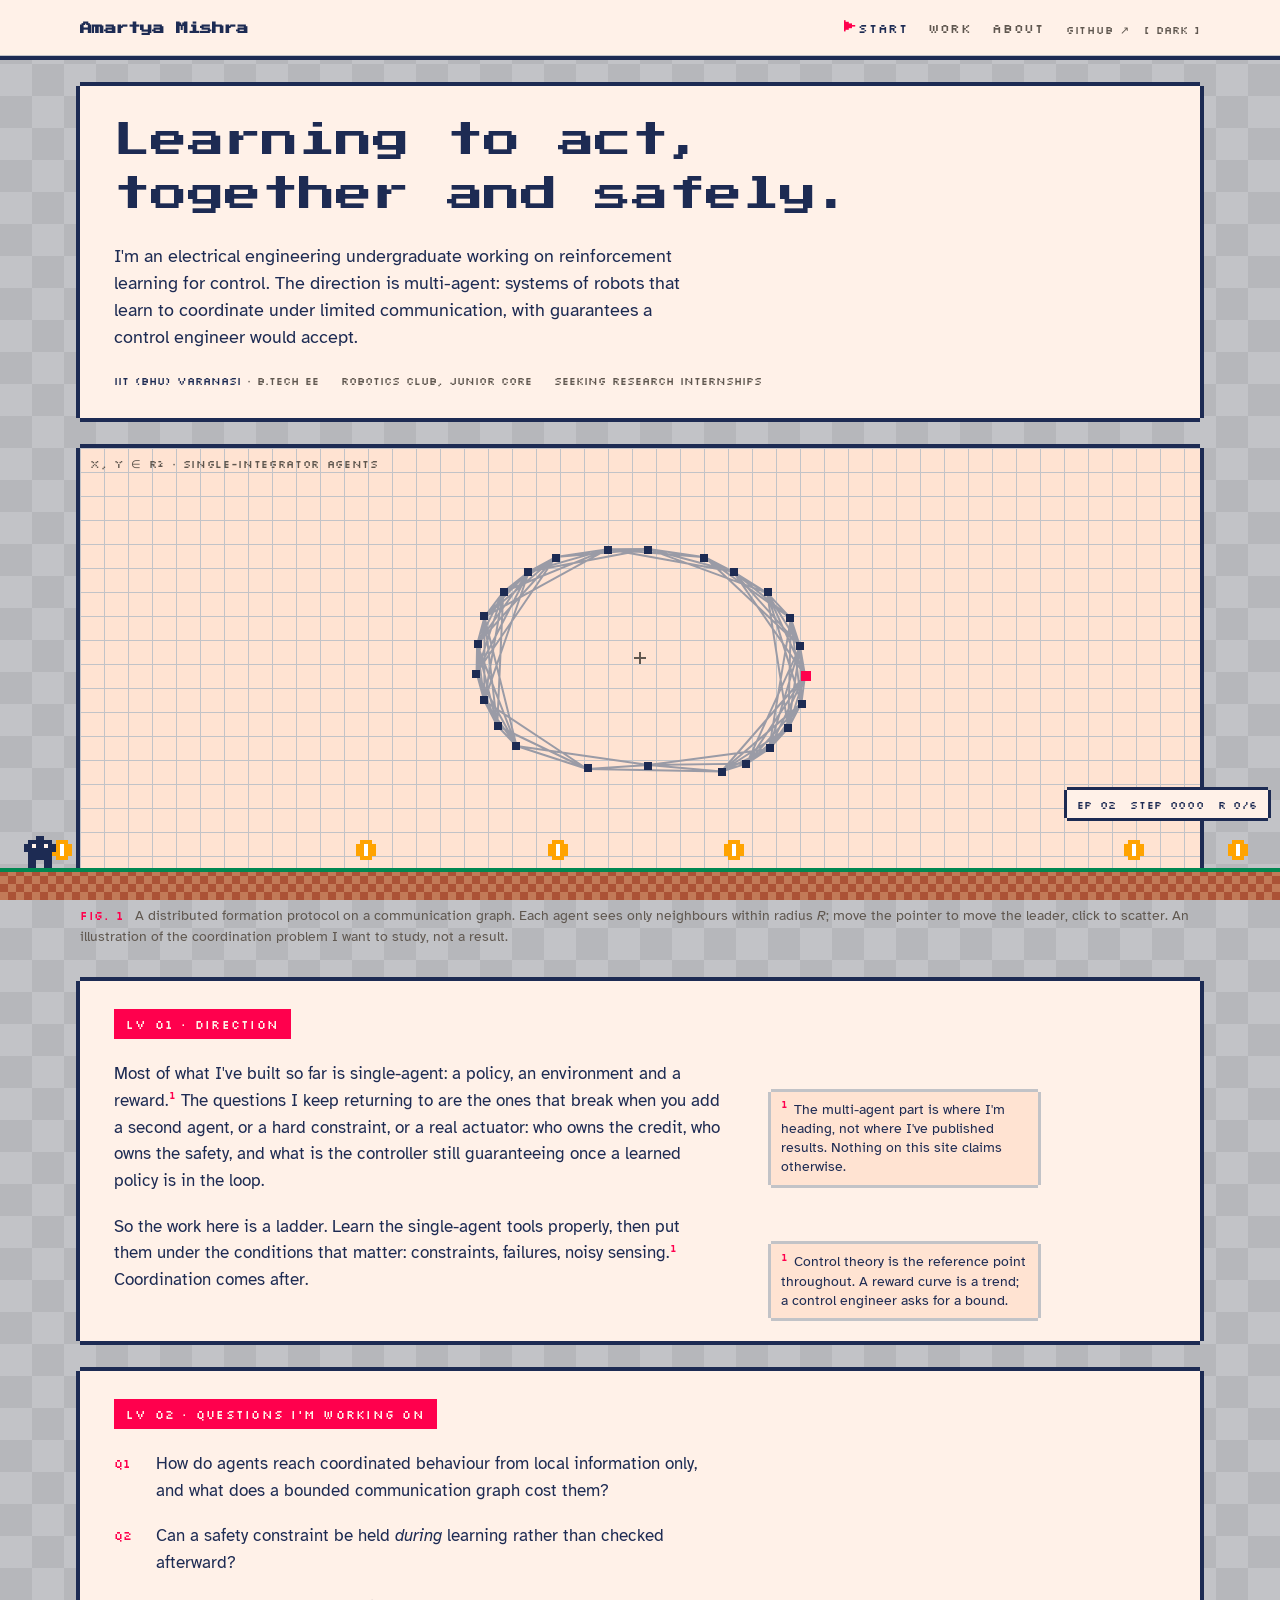
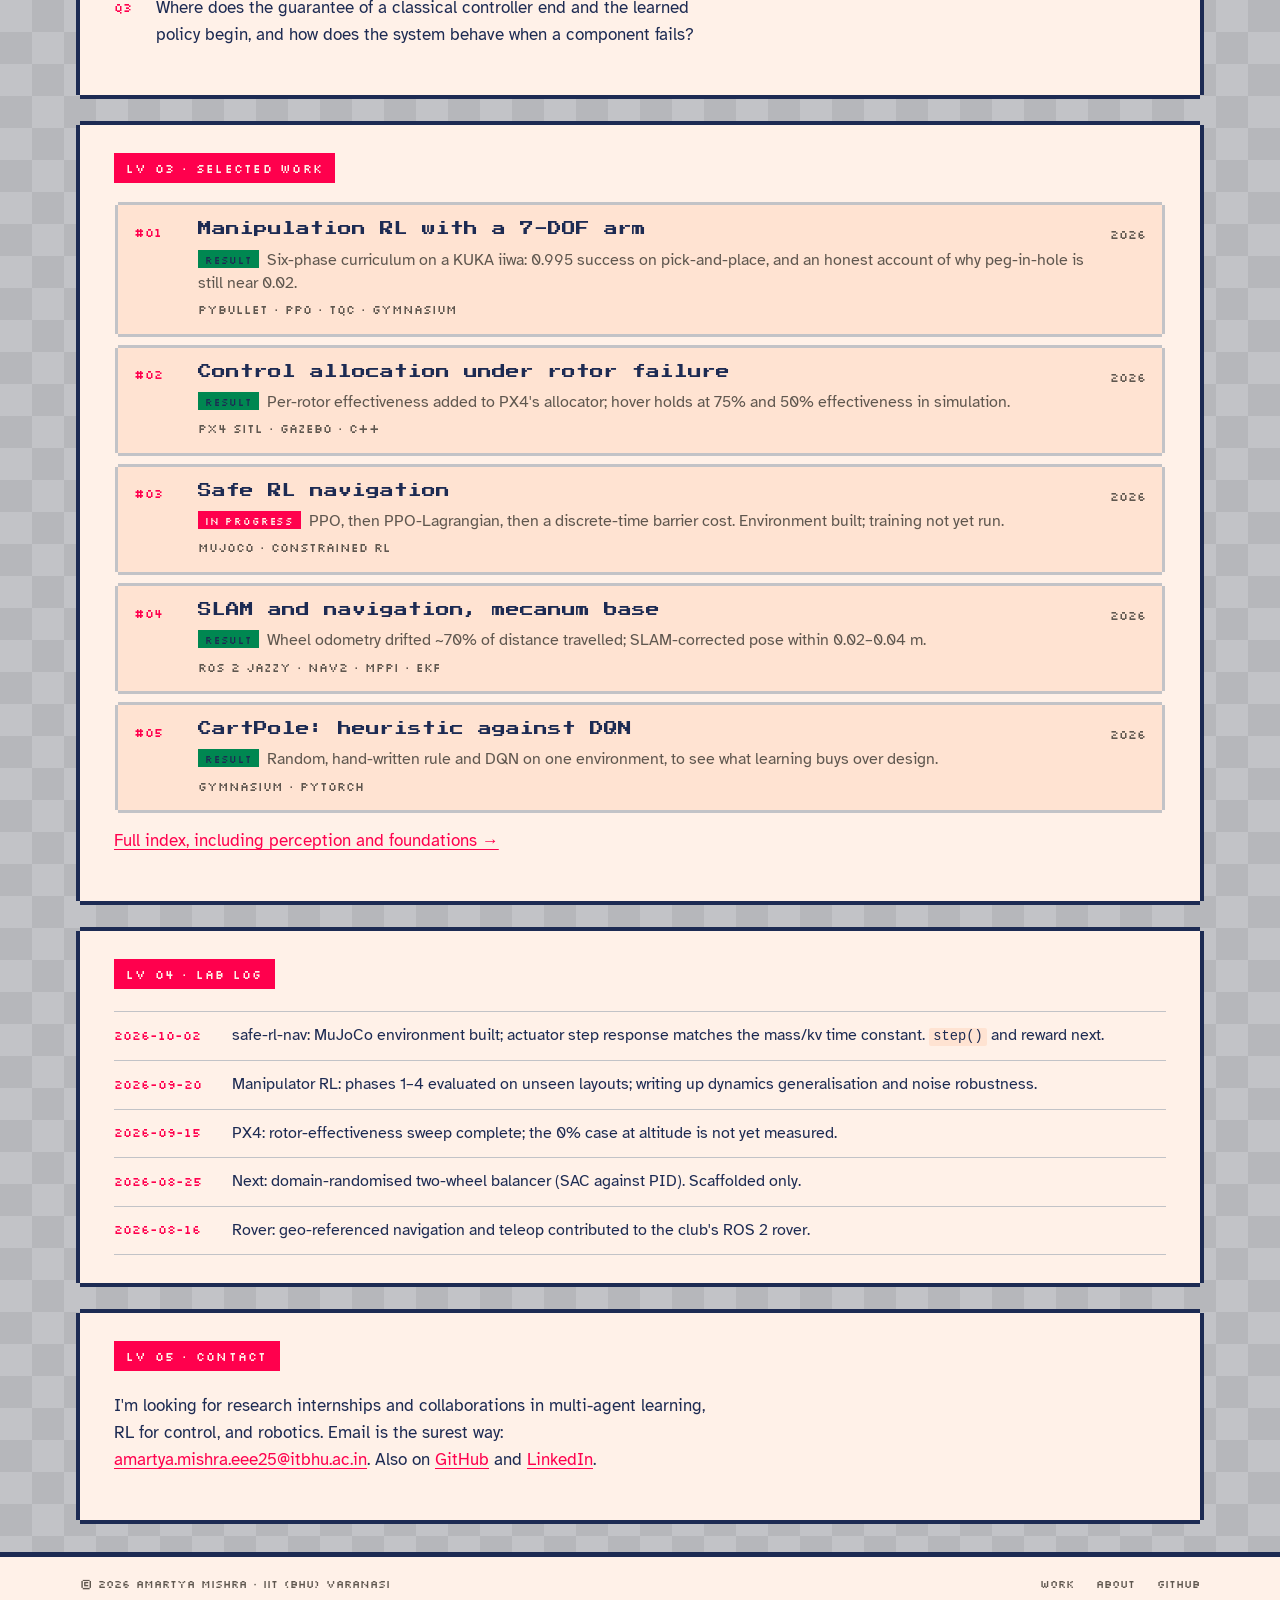
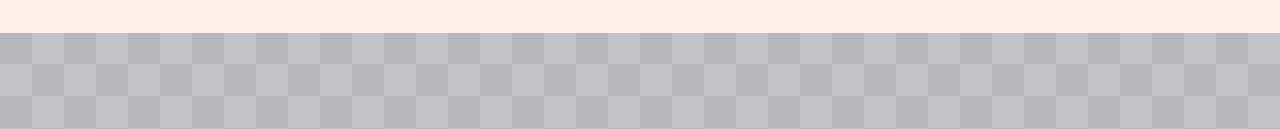
==== commit 7572e9e4: "Design variant: gridworld Co-Authored-By: Claude Sonnet 5.5 <noreply@anthropic.com>" ====
--- a/index.html
+++ b/index.html
@@ -13,13 +13,13 @@
 <meta property="og:url" content="https://amartya106.github.io/">
 <meta property="og:image" content="https://amartya106.github.io/assets/img/projects/manipulator-rl/per_phase_summary.png">
 <meta name="twitter:card" content="summary_large_image">
-<meta name="theme-color" content="#f6f3ec">
+<meta name="theme-color" content="#1d2b53">
 <link rel="icon" href="/assets/img/favicon.svg" type="image/svg+xml">
 <link rel="preconnect" href="https://fonts.googleapis.com">
 <link rel="preconnect" href="https://fonts.gstatic.com" crossorigin>
-<link rel="stylesheet" href="https://fonts.googleapis.com/css2?family=IBM+Plex+Mono:wght@400;500;600&family=Newsreader:ital,opsz,wght@0,6..72,300..700;1,6..72,300..700&display=swap">
+<link rel="stylesheet" href="https://fonts.googleapis.com/css2?family=Press+Start+2P&family=Silkscreen:wght@400;700&family=Atkinson+Hyperlegible:ital,wght@0,400;0,700;1,400&display=swap">
 <link rel="stylesheet" href="/assets/css/main.css">
-<script>(function(){var d=document.documentElement;try{var t=localStorage.getItem('theme');if(!t)t=matchMedia('(prefers-color-scheme: dark)').matches?'dark':'light';d.setAttribute('data-theme',t);}catch(e){d.setAttribute('data-theme','light');}if('IntersectionObserver' in window&&!(window.matchMedia&&matchMedia('(prefers-reduced-motion: reduce)').matches))d.className='js';})();</script>
+<script>(function(){var d=document.documentElement;try{var t=localStorage.getItem('theme');if(!t)t=matchMedia('(prefers-color-scheme: light)').matches?'light':'dark';d.setAttribute('data-theme',t);}catch(e){d.setAttribute('data-theme','dark');}if('IntersectionObserver' in window&&!(window.matchMedia&&matchMedia('(prefers-reduced-motion: reduce)').matches))d.className='js';})();</script>
 </head>
 <body>
 
@@ -29,7 +29,7 @@
   <div class="wrap nav-inner">
     <a class="brand" href="/">Amartya Mishra</a>
     <nav class="nav-links" aria-label="Primary">
-      <a href="/" aria-current="page">Notebook</a>
+      <a href="/" aria-current="page">Start</a>
       <a href="/projects/">Work</a>
       <a href="/about/">About</a>
     </nav>
@@ -199,6 +199,7 @@
 </footer>
 
 <script src="/assets/js/main.js" defer></script>
+<script src="/assets/js/gridworld.js" defer></script>
 <script src="/assets/js/swarm.js" defer></script>
 <script>document.getElementById('year').textContent=new Date().getFullYear();</script>
 </body>
--- a/assets/css/main.css
+++ b/assets/css/main.css
@@ -1,32 +1,54 @@
-/* Amartya Mishra — research notebook
-   Paper, ink, one accent. Serif text, mono for everything measured. */
+/* Amartya Mishra — gridworld
+   The page is an environment: tiles, panels, a walking agent, a return counter. */
 
 :root {
-  --paper: #f6f3ec;
-  --paper-2: #efebe0;
-  --ink: #1d1b17;
-  --muted: #6b665c;
-  --rule: #d9d3c4;
-  --accent: #a3361f;
-  --accent-soft: rgba(163, 54, 31, 0.1);
-  --ok: #3f6b3a;
-  --warn: #8a6a16;
-  --serif: "Newsreader", "Source Serif 4", Georgia, "Times New Roman", serif;
-  --mono: "IBM Plex Mono", ui-monospace, "SF Mono", Menlo, Consolas, monospace;
+  --paper: #1d2b53;
+  --paper-2: #243563;
+  --tile-a: #1d2b53;
+  --tile-b: #202f5a;
+  --ink: #fff1e8;
+  --muted: #c2c3c7;
+  --rule: #4a5b92;
+  --accent: #ffec27;
+  --accent-soft: rgba(255, 236, 39, 0.14);
+  --on-accent: #1d2b53;
+  --ok: #00e436;
+  --warn: #ffa300;
+  --sim-edge: #5b6cae;
+  --gw-grass: #00e436;
+  --gw-dirt-a: #ab5236;
+  --gw-dirt-b: #7e2553;
+  --gw-agent: #29adff;
+  --gw-eye: #1d2b53;
+  --gw-coin: #ffec27;
+  --display: "Press Start 2P", ui-monospace, monospace;
+  --pixel: "Silkscreen", "Press Start 2P", ui-monospace, monospace;
+  --serif: "Atkinson Hyperlegible", "Helvetica Neue", Arial, sans-serif;
+  --mono: "Silkscreen", ui-monospace, monospace;
   --measure: 38rem;
   --gutter: 16px;
 }
 
-:root[data-theme="dark"] {
-  --paper: #17171a;
-  --paper-2: #1e1e22;
-  --ink: #e9e4d8;
-  --muted: #9a958a;
-  --rule: #34343a;
-  --accent: #e07a5f;
-  --accent-soft: rgba(224, 122, 95, 0.13);
-  --ok: #8fbf86;
-  --warn: #d6b25a;
+:root[data-theme="light"] {
+  --paper: #fff1e8;
+  --paper-2: #ffe3d2;
+  --tile-a: #c2c3c7;
+  --tile-b: #b6b7bb;
+  --ink: #1d2b53;
+  --muted: #5f574f;
+  --rule: #c2c3c7;
+  --accent: #ff004d;
+  --accent-soft: rgba(255, 0, 77, 0.10);
+  --on-accent: #fff1e8;
+  --ok: #008751;
+  --warn: #ab5236;
+  --sim-edge: #9a9ba6;
+  --gw-grass: #008751;
+  --gw-dirt-a: #ab5236;
+  --gw-dirt-b: #c27a58;
+  --gw-agent: #1d2b53;
+  --gw-eye: #fff1e8;
+  --gw-coin: #ffa300;
 }
 
 *, *::before, *::after { box-sizing: border-box; }
@@ -354,3 +376,122 @@
   .flow { flex-direction: column; }
   .flow-arrow { transform: rotate(90deg); align-self: center; }
 }
+
+
+/* ═══ Gridworld layer ════════════════════════════════════════════════ */
+
+body {
+  font-size: 1.05rem; line-height: 1.6; padding-bottom: 96px;
+  background: conic-gradient(var(--tile-b) 25%, var(--tile-a) 0 50%, var(--tile-b) 0 75%, var(--tile-a) 0) 0 0 / 64px 64px;
+}
+code { font-family: ui-monospace, Menlo, Consolas, monospace; }
+h1, h2, h3 { font-family: var(--display); font-weight: 400; letter-spacing: 0; line-height: 1.45; }
+h1 { font-size: clamp(1.3rem, 3.5vw, 2.3rem); }
+h2 { font-size: 1rem; }
+h3 { font-size: .9rem; }
+
+/* panels: stepped pixel borders */
+.mast, .section, .case, .prose, .footer, .nav {
+  background: var(--paper);
+  box-shadow: 0 -4px 0 0 var(--ink), 0 4px 0 0 var(--ink), -4px 0 0 0 var(--ink), 4px 0 0 0 var(--ink);
+}
+.mast, .section, .case { padding: 28px clamp(16px, 3vw, 34px); margin: 30px 0; }
+.prose { padding: 4px clamp(16px, 3vw, 34px) 26px; margin: 30px 0; }
+.section .prose, .section .col { background: none; box-shadow: none; padding: 0; margin: 0; }
+.section .col { max-width: var(--measure); }
+.prose h2 { border-top: 0; padding-top: 0; margin-top: 2em; }
+.prose h2 .n { display: inline-block; background: var(--accent); color: var(--on-accent); padding: 3px 7px 1px; margin-right: 10px; font-family: var(--display); font-size: .7rem; }
+
+/* nav */
+.nav { box-shadow: 0 4px 0 0 var(--ink); margin-bottom: 8px; }
+.nav-inner { font-family: var(--pixel); font-size: .8rem; letter-spacing: .06em; text-transform: uppercase; align-items: center; }
+.brand { font-family: var(--display); font-size: .78rem; letter-spacing: 0; text-transform: none; }
+.nav-links a[aria-current="page"]::before { content: "\25B6 "; color: var(--accent); }
+.nav-links a[aria-current="page"] { border-bottom-color: transparent; }
+.nav-tools, .theme-toggle { font-family: var(--pixel); font-size: .7rem; }
+
+/* levels */
+body { counter-reset: lv; }
+.sect {
+  display: inline-block; border: 0; padding: 6px 12px 4px; margin: 0 0 22px; counter-increment: lv;
+  background: var(--accent); color: var(--on-accent);
+  font-family: var(--pixel); font-size: .78rem; letter-spacing: .1em; text-transform: uppercase;
+}
+.sect b { display: none; }
+.sect::before { content: "LV " counter(lv, decimal-leading-zero) " \00B7 "; }
+
+.mast h1 { max-width: 20ch; }
+.mast .dek { font-size: 1.12rem; }
+.byline { font-family: var(--pixel); font-size: .68rem; }
+
+/* sidenotes as small panels */
+.sidenote, .marginnote {
+  background: var(--paper-2); color: var(--ink); padding: 8px 10px; font-size: .86rem; line-height: 1.4;
+  box-shadow: 0 -3px 0 0 var(--rule), 0 3px 0 0 var(--rule), -3px 0 0 0 var(--rule), 3px 0 0 0 var(--rule);
+}
+
+/* figure 1: grid arena */
+.sim-wrap {
+  border: 0; background-color: var(--paper-2);
+  background-image:
+    linear-gradient(var(--rule) 1px, transparent 1px),
+    linear-gradient(90deg, var(--rule) 1px, transparent 1px);
+  background-size: 24px 24px;
+  box-shadow: 0 -4px 0 0 var(--ink), 0 4px 0 0 var(--ink), -4px 0 0 0 var(--ink), 4px 0 0 0 var(--ink);
+}
+.sim-wrap .tick, .readout { font-family: var(--pixel); font-size: .68rem; }
+.readout b { color: var(--accent); }
+figcaption { font-size: .9rem; }
+figcaption .fn { font-family: var(--pixel); color: var(--accent); }
+
+/* quest log (work index) */
+.index li { border-top: 0; margin-bottom: 14px; }
+.index li:last-child { border-bottom: 0; }
+.index a.row {
+  background: var(--paper-2); padding: 14px 16px; margin: 0 4px;
+  box-shadow: 0 -3px 0 0 var(--rule), 0 3px 0 0 var(--rule), -3px 0 0 0 var(--rule), 3px 0 0 0 var(--rule);
+}
+.index a.row::before { content: "#" counter(ix, decimal-leading-zero); font-family: var(--pixel); font-size: .78rem; color: var(--accent); padding-top: .3em; }
+.index a.row:hover { background: var(--ink); color: var(--paper); box-shadow: none; outline: 3px solid var(--accent); outline-offset: 0; }
+.index a.row:hover * { color: var(--paper); }
+.index a.row:hover::before { color: var(--paper); }
+.index .t { font-family: var(--display); font-size: .86rem; line-height: 1.5; }
+.index .y, .index .meta { font-family: var(--pixel); }
+
+.st { border: 0; font-family: var(--pixel); font-size: .64rem; padding: 3px 7px 1px; color: var(--on-accent); }
+.st-result { background: var(--ok); color: #1d2b53; }
+.st-wip { background: var(--accent); color: var(--on-accent); }
+.st-design { background: var(--muted); color: var(--paper); }
+.index a.row:hover .st { color: var(--paper); background: var(--rule); }
+
+.filter { font-family: var(--pixel); text-transform: uppercase; font-size: .72rem; padding: 4px 10px 2px; border: 0; background: var(--paper-2); color: var(--ink); box-shadow: 0 0 0 2px var(--rule); }
+.filter[aria-pressed="true"] { background: var(--accent); color: var(--on-accent); border-bottom: 0; }
+
+.case h1 { font-size: clamp(1.15rem, 3vw, 1.9rem); max-width: 26ch; }
+.case .abstract { font-size: 1.08rem; }
+.case .abstract::before { font-family: var(--pixel); color: var(--accent); }
+.meta-row { font-family: var(--pixel); }
+.callout { font-style: normal; background: var(--accent-soft); border-left: 6px solid var(--accent); padding: 12px 16px; }
+.log time, .questions li::before { font-family: var(--pixel); color: var(--accent); }
+.def dt, .refs .state { font-family: var(--pixel); color: var(--accent); }
+thead th { font-family: var(--pixel); color: var(--accent); border-top-color: var(--ink); }
+figure img { border: 3px solid var(--ink); }
+.back { font-family: var(--pixel); }
+
+.footer { margin-top: 36px; box-shadow: 0 -4px 0 0 var(--ink), -4px 0 0 0 var(--ink), 4px 0 0 0 var(--ink); }
+.footer-inner { font-family: var(--pixel); font-size: .7rem; }
+
+/* floor strip + HUD */
+#gw-floor { position: fixed; left: 0; bottom: 0; z-index: 6; pointer-events: none; image-rendering: pixelated; }
+.gw-hud {
+  position: fixed; right: 12px; bottom: 82px; z-index: 6; pointer-events: none;
+  font-family: var(--pixel); font-size: .7rem; letter-spacing: .06em; white-space: pre; color: var(--ink);
+  background: var(--paper); padding: 6px 10px 4px;
+  box-shadow: 0 -3px 0 0 var(--ink), 0 3px 0 0 var(--ink), -3px 0 0 0 var(--ink), 3px 0 0 0 var(--ink);
+}
+.gw-hud.gw-flash { background: var(--accent); color: var(--on-accent); }
+@media (max-width: 600px) {
+  .gw-hud { right: 6px; font-size: .58rem; }
+  .mast, .section, .case { margin: 22px 4px; }
+  .prose { margin: 22px 4px; }
+}
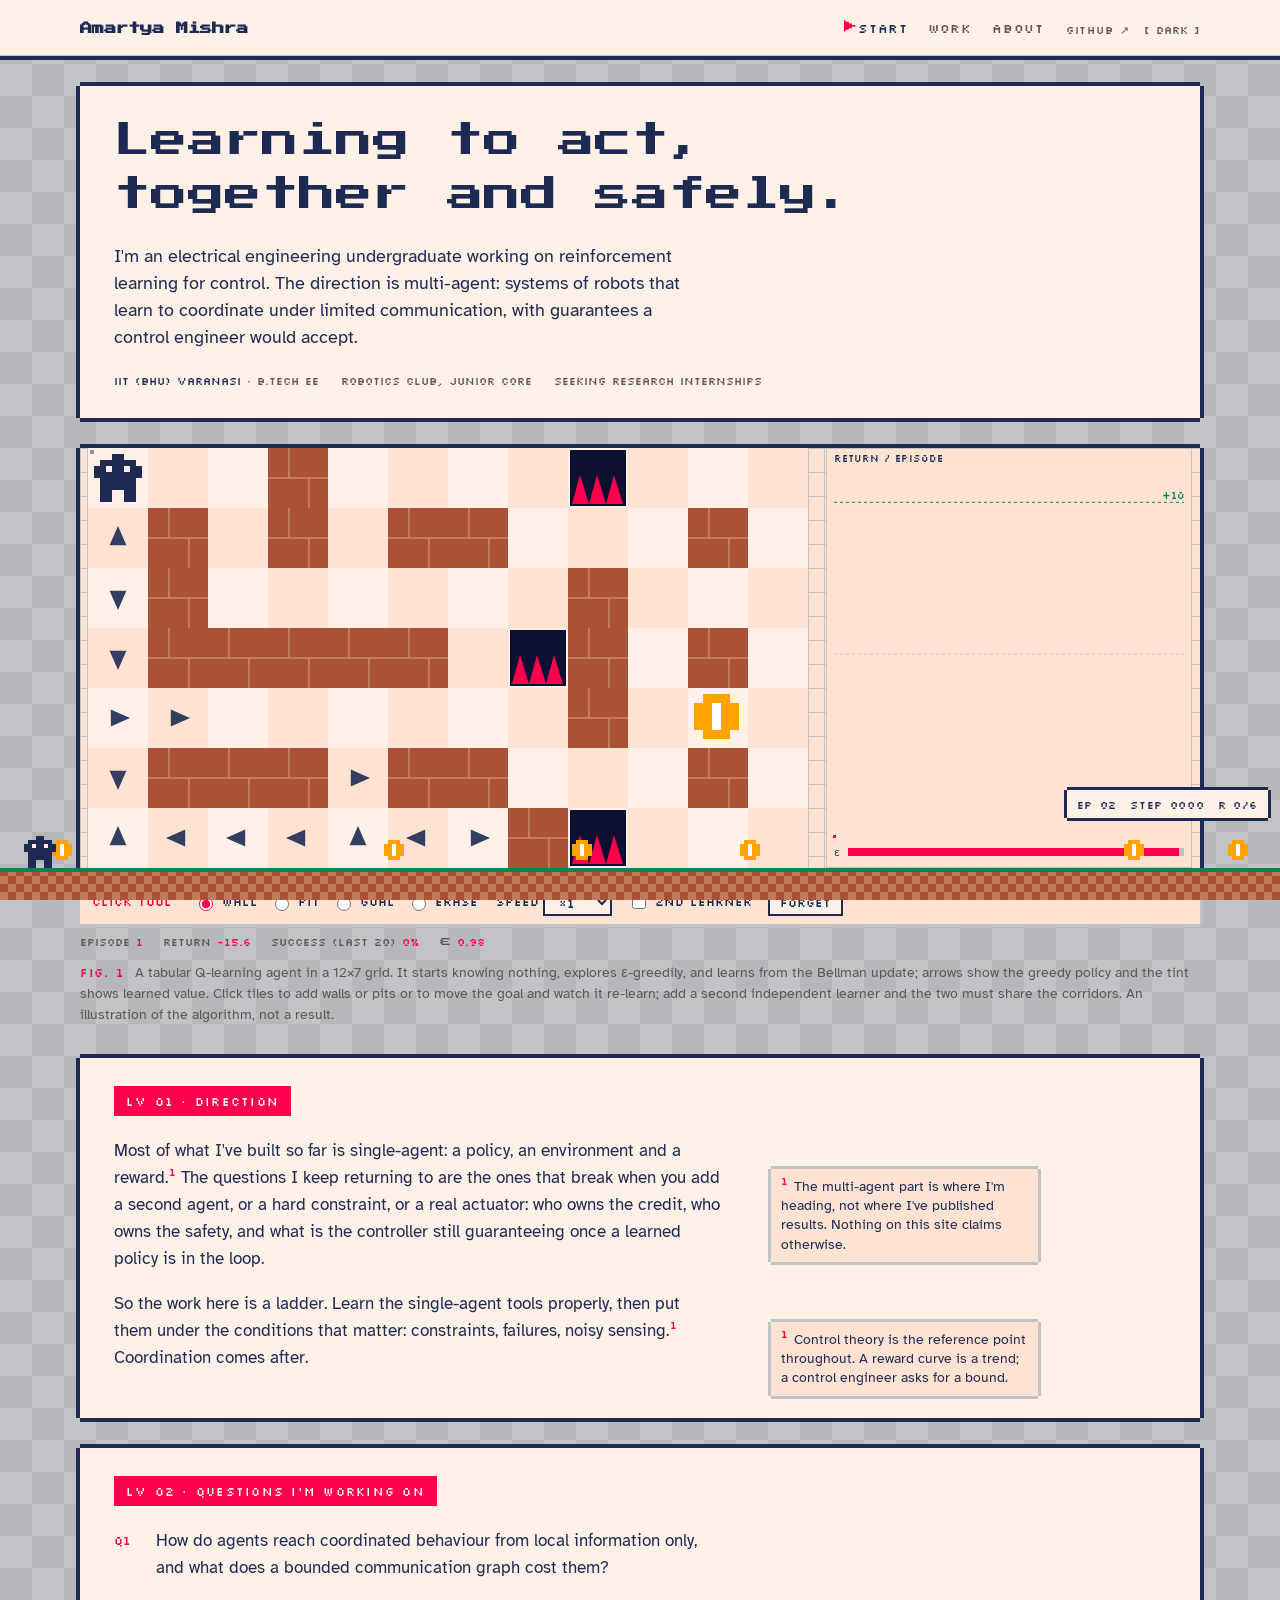
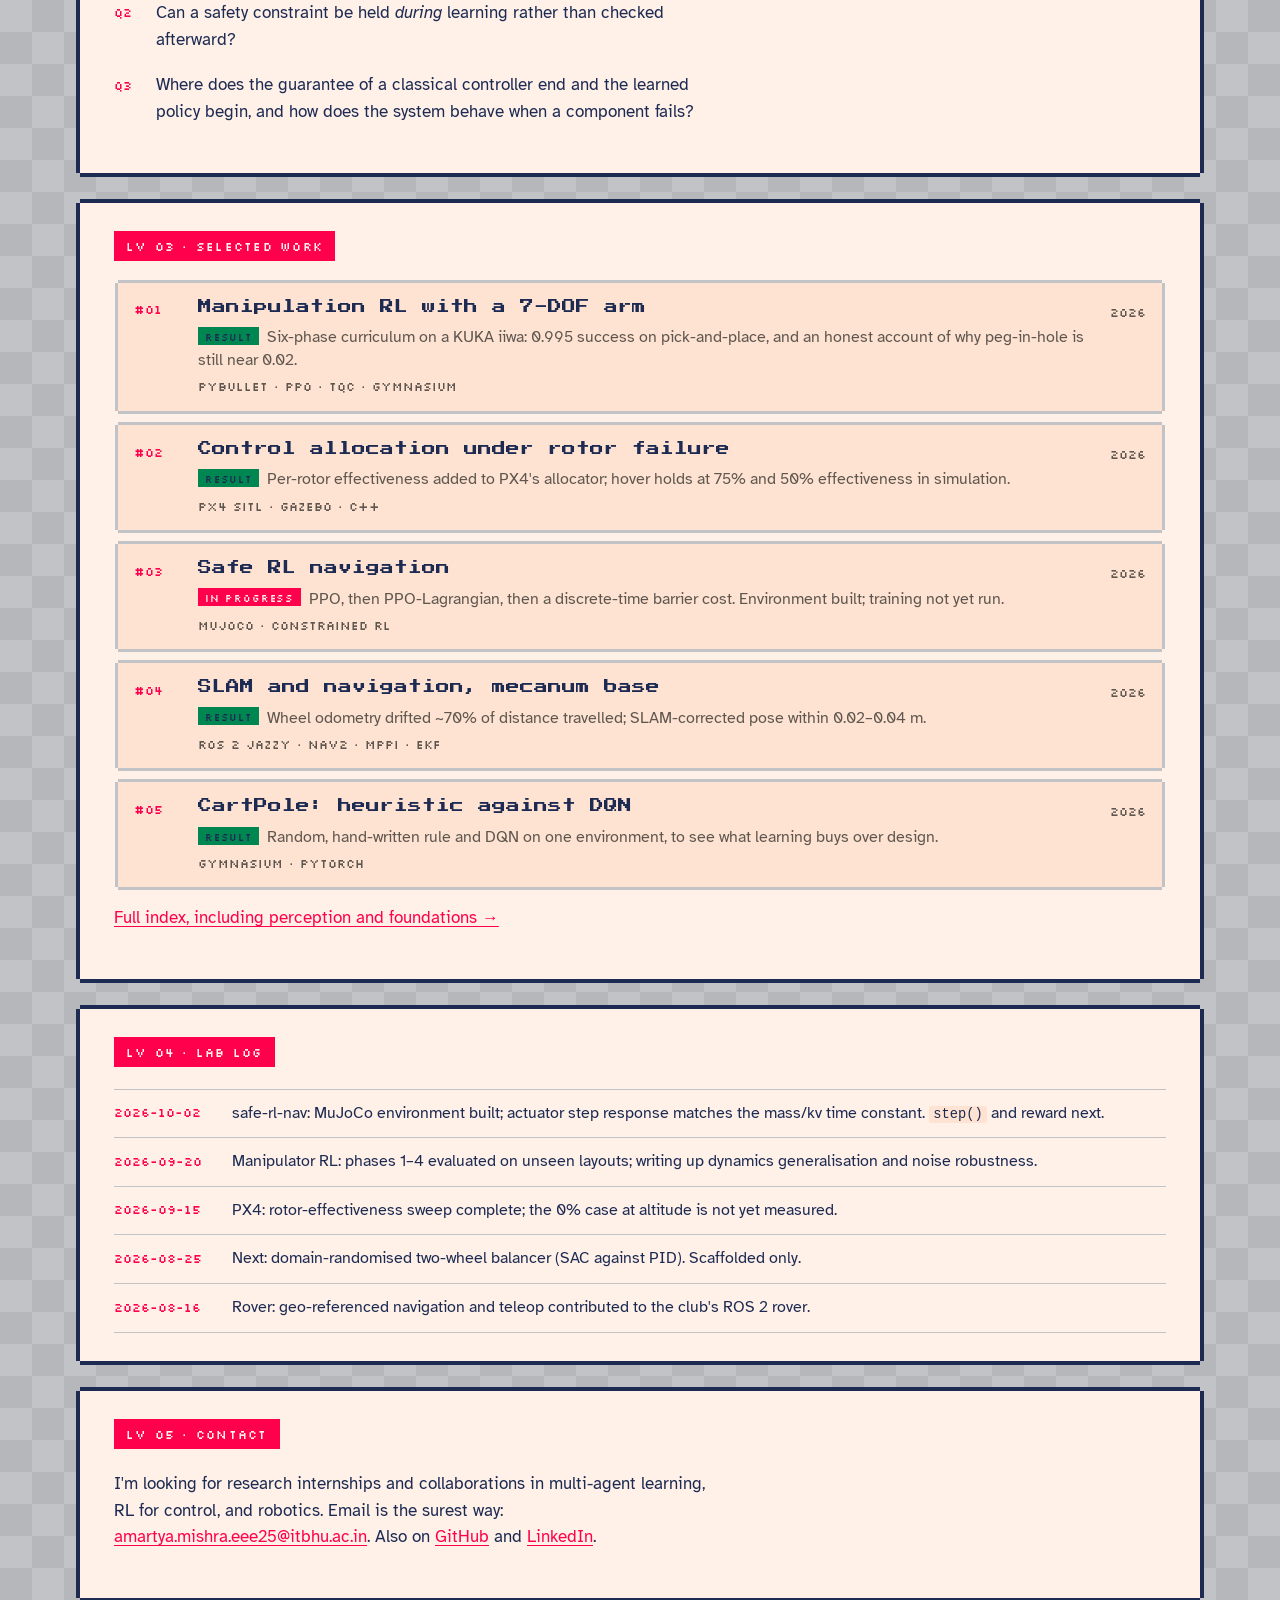
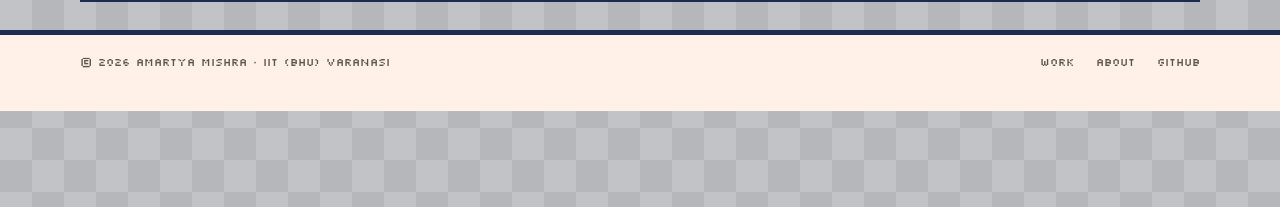
==== commit 6f48cc97: "Gridworld: real tabular Q-learning hero (policy arrows, value tint, return plot, editable world, sec" ====
--- a/index.html
+++ b/index.html
@@ -62,21 +62,34 @@
   <section aria-label="Figure 1">
     <figure class="fig-wide" style="margin-top:8px">
       <div class="sim-wrap">
-        <span class="tick">x, y ∈ R² · single-integrator agents</span>
-        <canvas id="swarm" aria-label="Animated figure: 24 agents using only neighbour information converge to a ring formation around the cursor"></canvas>
+        <span class="tick">Q-LEARNING &middot; 12&times;7 gridworld</span>
+        <canvas id="swarm" aria-label="Animated gridworld: a tabular Q-learning agent explores, falls into pits and learns a route to the goal; arrows show the learned policy and the tint shows learned value"></canvas>
+      </div>
+      <div class="q-controls">
+        <fieldset class="q-tools">
+          <legend>Click tool</legend>
+          <label><input type="radio" name="q-tool" value="wall" checked> Wall</label>
+          <label><input type="radio" name="q-tool" value="pit"> Pit</label>
+          <label><input type="radio" name="q-tool" value="goal"> Goal</label>
+          <label><input type="radio" name="q-tool" value="erase"> Erase</label>
+        </fieldset>
+        <label>Speed <select id="q-speed"><option value="3">&times;1</option><option value="12">&times;4</option><option value="48">&times;16</option></select></label>
+        <label><input type="checkbox" id="q-two"> 2nd learner</label>
+        <button type="button" id="q-reset">Forget</button>
       </div>
       <div class="readout" aria-hidden="true">
-        <span>agents <b>24</b></span>
-        <span>comm. edges <b data-sim-edges>–</b></span>
-        <span>mean slot error <b data-sim-err>–</b></span>
-        <span>t <b data-sim-t>–</b></span>
+        <span>episode <b data-sim-edges>&ndash;</b></span>
+        <span>return <b data-q-ret>&ndash;</b></span>
+        <span>success (last 20) <b data-sim-err>&ndash;</b></span>
+        <span>&epsilon; <b data-sim-t>&ndash;</b></span>
       </div>
       <figcaption>
         <span class="fn">Fig. 1</span>
-        A distributed formation protocol on a communication graph. Each agent sees
-        only neighbours within radius <var>R</var>; move the pointer to move the
-        leader, click to scatter. An illustration of the coordination problem I want
-        to study, not a result.
+        A tabular Q-learning agent in a 12&times;7 grid. It starts knowing nothing, explores
+        &epsilon;-greedily, and learns from the Bellman update; arrows show the greedy policy and the
+        tint shows learned value. Click tiles to add walls or pits or to move the goal and watch it
+        re-learn; add a second independent learner and the two must share the corridors. An
+        illustration of the algorithm, not a result.
       </figcaption>
     </figure>
   </section>
@@ -200,7 +213,7 @@
 
 <script src="/assets/js/main.js" defer></script>
 <script src="/assets/js/gridworld.js" defer></script>
-<script src="/assets/js/swarm.js" defer></script>
+<script src="/assets/js/qgrid.js" defer></script>
 <script>document.getElementById('year').textContent=new Date().getFullYear();</script>
 </body>
 </html>
--- a/assets/css/main.css
+++ b/assets/css/main.css
@@ -495,3 +495,16 @@
   .mast, .section, .case { margin: 22px 4px; }
   .prose { margin: 22px 4px; }
 }
+
+/* Q-learning controls */
+.q-controls { display: flex; flex-wrap: wrap; gap: 10px 18px; align-items: center; margin-top: 12px; padding: 10px 12px; background: var(--paper-2); font-family: var(--pixel); font-size: .72rem; text-transform: uppercase;
+  box-shadow: 0 -3px 0 0 var(--rule), 0 3px 0 0 var(--rule), -3px 0 0 0 var(--rule), 3px 0 0 0 var(--rule); }
+.q-controls label { display: inline-flex; align-items: center; gap: 6px; cursor: pointer; }
+.q-controls input[type=radio], .q-controls input[type=checkbox] { accent-color: var(--accent); width: 14px; height: 14px; }
+.q-tools { display: flex; gap: 12px; align-items: center; border: 0; padding: 0; margin: 0; }
+.q-tools legend { float: left; margin-right: 10px; padding: 0; color: var(--accent); }
+.q-controls select, .q-controls button { font: inherit; text-transform: uppercase; padding: 4px 10px 2px; background: var(--paper); color: var(--ink); border: 0; cursor: pointer; box-shadow: 0 0 0 2px var(--ink); }
+.q-controls button:hover, .q-controls select:hover { background: var(--accent); color: var(--on-accent); }
+.sim-wrap canvas { cursor: crosshair; }
+
+.sim-wrap .tick { display: none; }
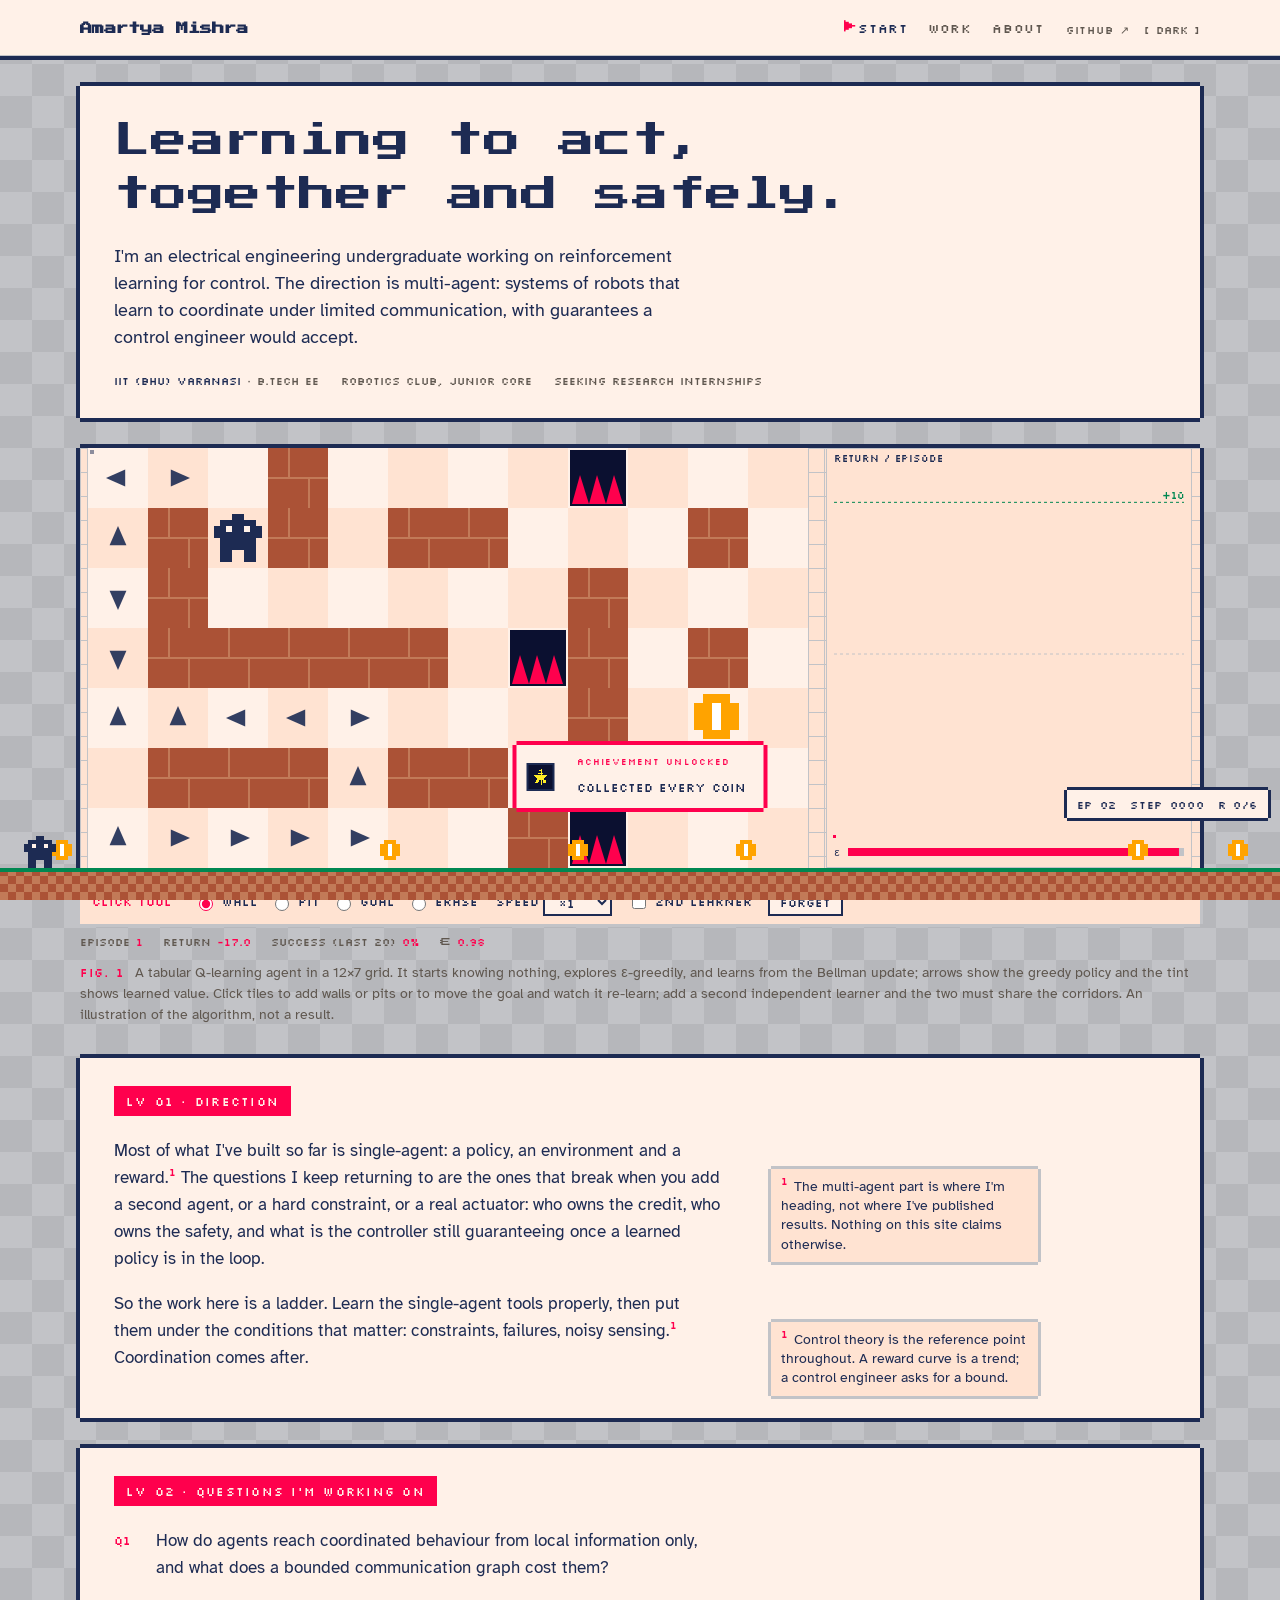
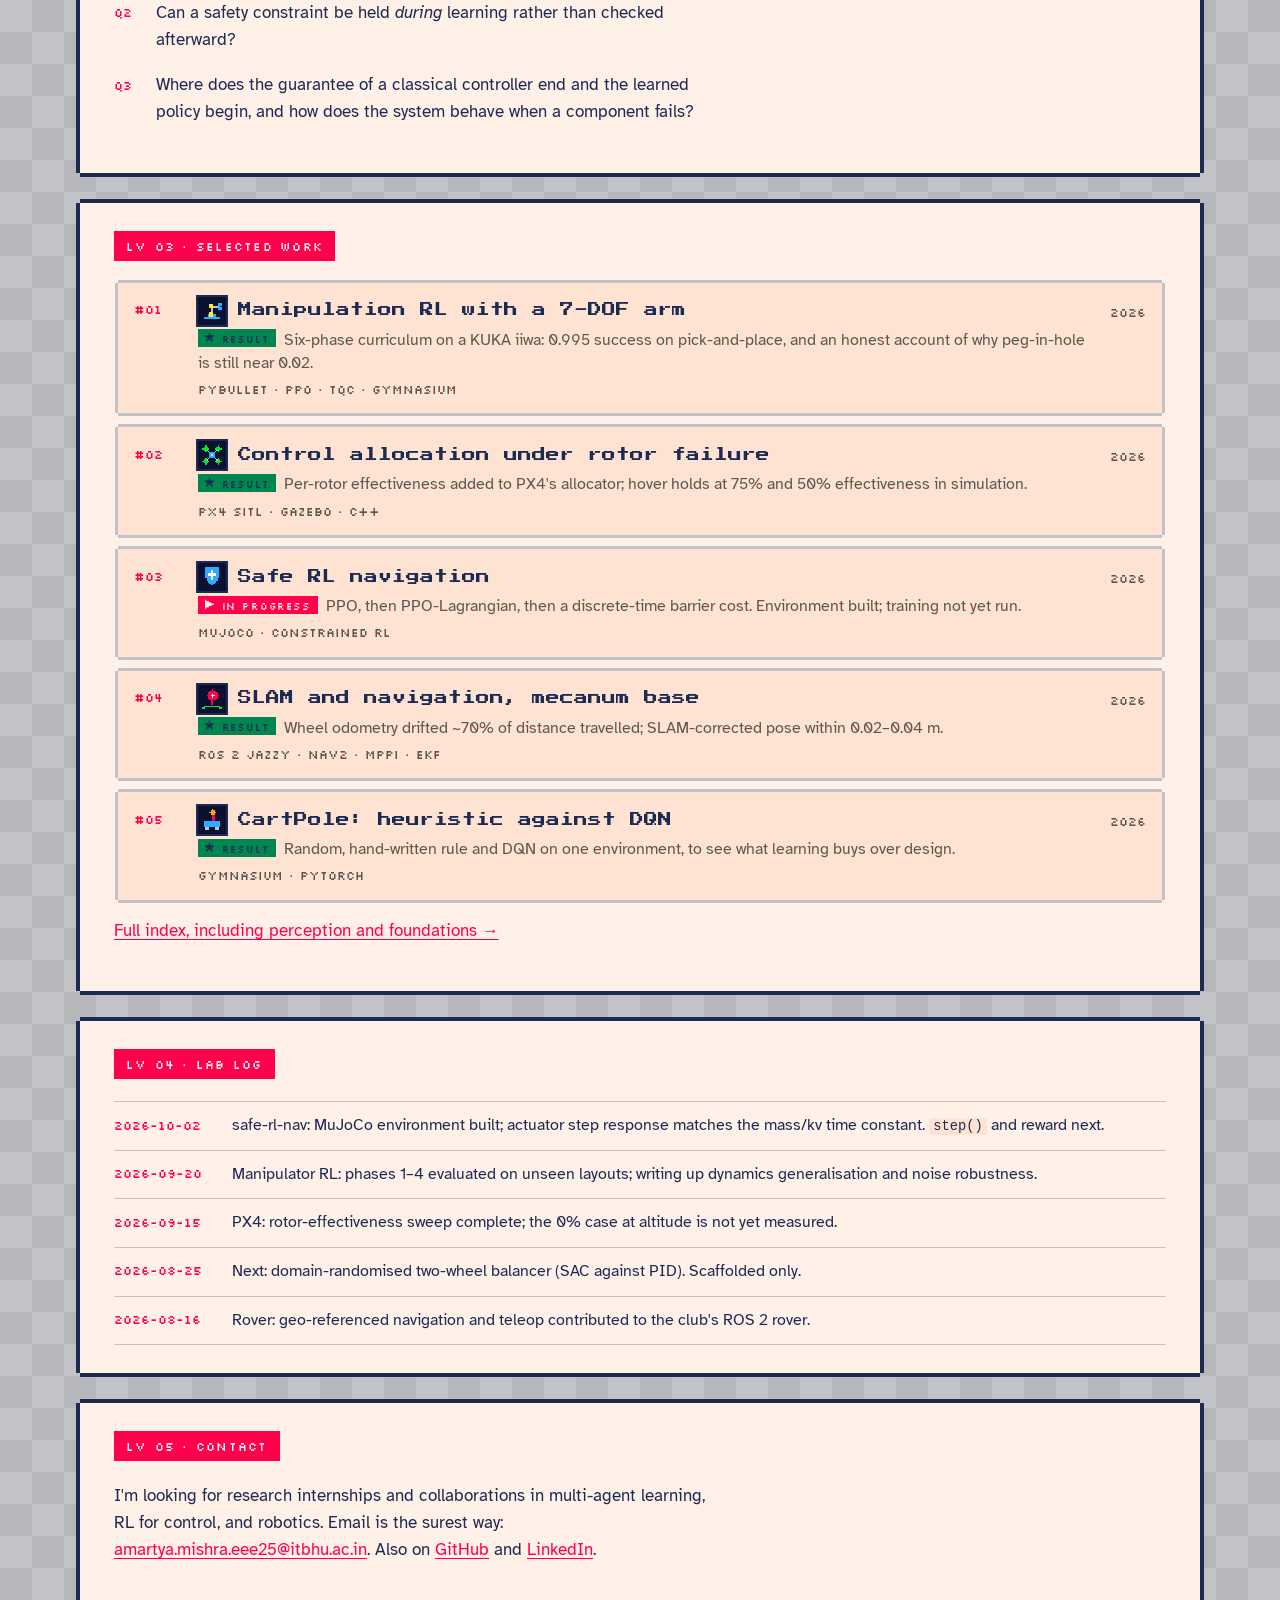
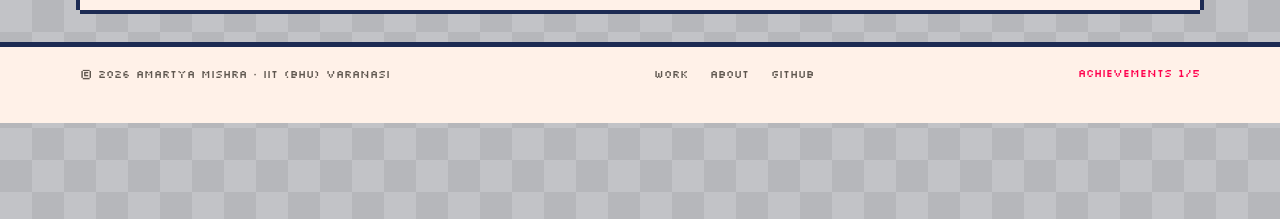
==== commit 7008c28a: "Gridworld: pixel project icons, RPG dialogue callouts, achievements, status glyphs Co-Authored-By: C" ====
--- a/index.html
+++ b/index.html
@@ -213,6 +213,7 @@
 
 <script src="/assets/js/main.js" defer></script>
 <script src="/assets/js/gridworld.js" defer></script>
+<script src="/assets/js/pixelart.js" defer></script>
 <script src="/assets/js/qgrid.js" defer></script>
 <script>document.getElementById('year').textContent=new Date().getFullYear();</script>
 </body>
--- a/assets/css/main.css
+++ b/assets/css/main.css
@@ -508,3 +508,45 @@
 .sim-wrap canvas { cursor: crosshair; }
 
 .sim-wrap .tick { display: none; }
+
+/* ═══ Pixel content ══════════════════════════════════════════════════ */
+
+.px-icon { image-rendering: pixelated; display: inline-block; vertical-align: -9px; margin-right: 12px; background: #0b1030; padding: 3px; box-shadow: 0 0 0 2px var(--ink); }
+.px-icon-big { display: block; margin: 4px 0 18px; vertical-align: baseline; }
+.index .t { display: flex; align-items: center; }
+.index a.row:hover .px-icon { box-shadow: 0 0 0 2px var(--paper); }
+
+/* RPG dialogue box for callouts */
+.callout.dlg {
+  position: relative; background: var(--paper-2); border-left: 0; padding: 24px 24px 20px; margin: 2.2em 0; font-style: normal; font-family: var(--serif); font-size: 1.08rem; font-weight: 400; line-height: 1.5;
+  box-shadow: 0 -4px 0 0 var(--ink), 0 4px 0 0 var(--ink), -4px 0 0 0 var(--ink), 4px 0 0 0 var(--ink);
+}
+.callout.dlg::before { content: "NOTE"; position: absolute; top: -17px; left: 14px; background: var(--accent); color: var(--on-accent); font-family: var(--pixel); font-size: .64rem; padding: 4px 9px 2px; letter-spacing: .12em; }
+.callout.dlg::after { content: "\25BC"; position: absolute; right: 12px; bottom: 7px; color: var(--accent); font-size: .8rem; animation: dlgBlink 1s steps(2) infinite; }
+@keyframes dlgBlink { 50% { opacity: 0; } }
+.dlg-hide { clip-path: inset(0 0 100% 0); }
+.dlg-type { animation: dlgType 1s steps(var(--lines, 3)) forwards; }
+@keyframes dlgType { from { clip-path: inset(0 0 100% 0); } to { clip-path: inset(0 0 0 0); } }
+
+/* achievements */
+.ach-toast {
+  position: fixed; left: 50%; bottom: 92px; z-index: 9; display: flex; gap: 12px; align-items: center; pointer-events: none;
+  background: var(--paper); color: var(--ink); padding: 10px 18px 8px 12px; font-family: var(--pixel); opacity: 0; transform: translate(-50%, 28px);
+  box-shadow: 0 -4px 0 0 var(--accent), 0 4px 0 0 var(--accent), -4px 0 0 0 var(--accent), 4px 0 0 0 var(--accent);
+  transition: transform .3s steps(5), opacity .2s;
+}
+.ach-toast.show { opacity: 1; transform: translate(-50%, 0); }
+.ach-toast span { display: block; font-size: .56rem; letter-spacing: .12em; color: var(--accent); margin-bottom: 4px; }
+.ach-toast b { font-size: .72rem; font-weight: 400; }
+.ach-count { font-family: var(--pixel); font-size: .66rem; color: var(--accent); cursor: help; }
+
+/* status glyphs */
+.st-result::before { content: "\2605  "; }
+.st-wip::before { content: "\25B6  "; }
+.st-design::before { content: "\25A0  "; }
+
+@media (prefers-reduced-motion: reduce) {
+  .dlg-hide { clip-path: none; }
+  .callout.dlg::after { animation: none; }
+  .ach-toast { transition: none; }
+}
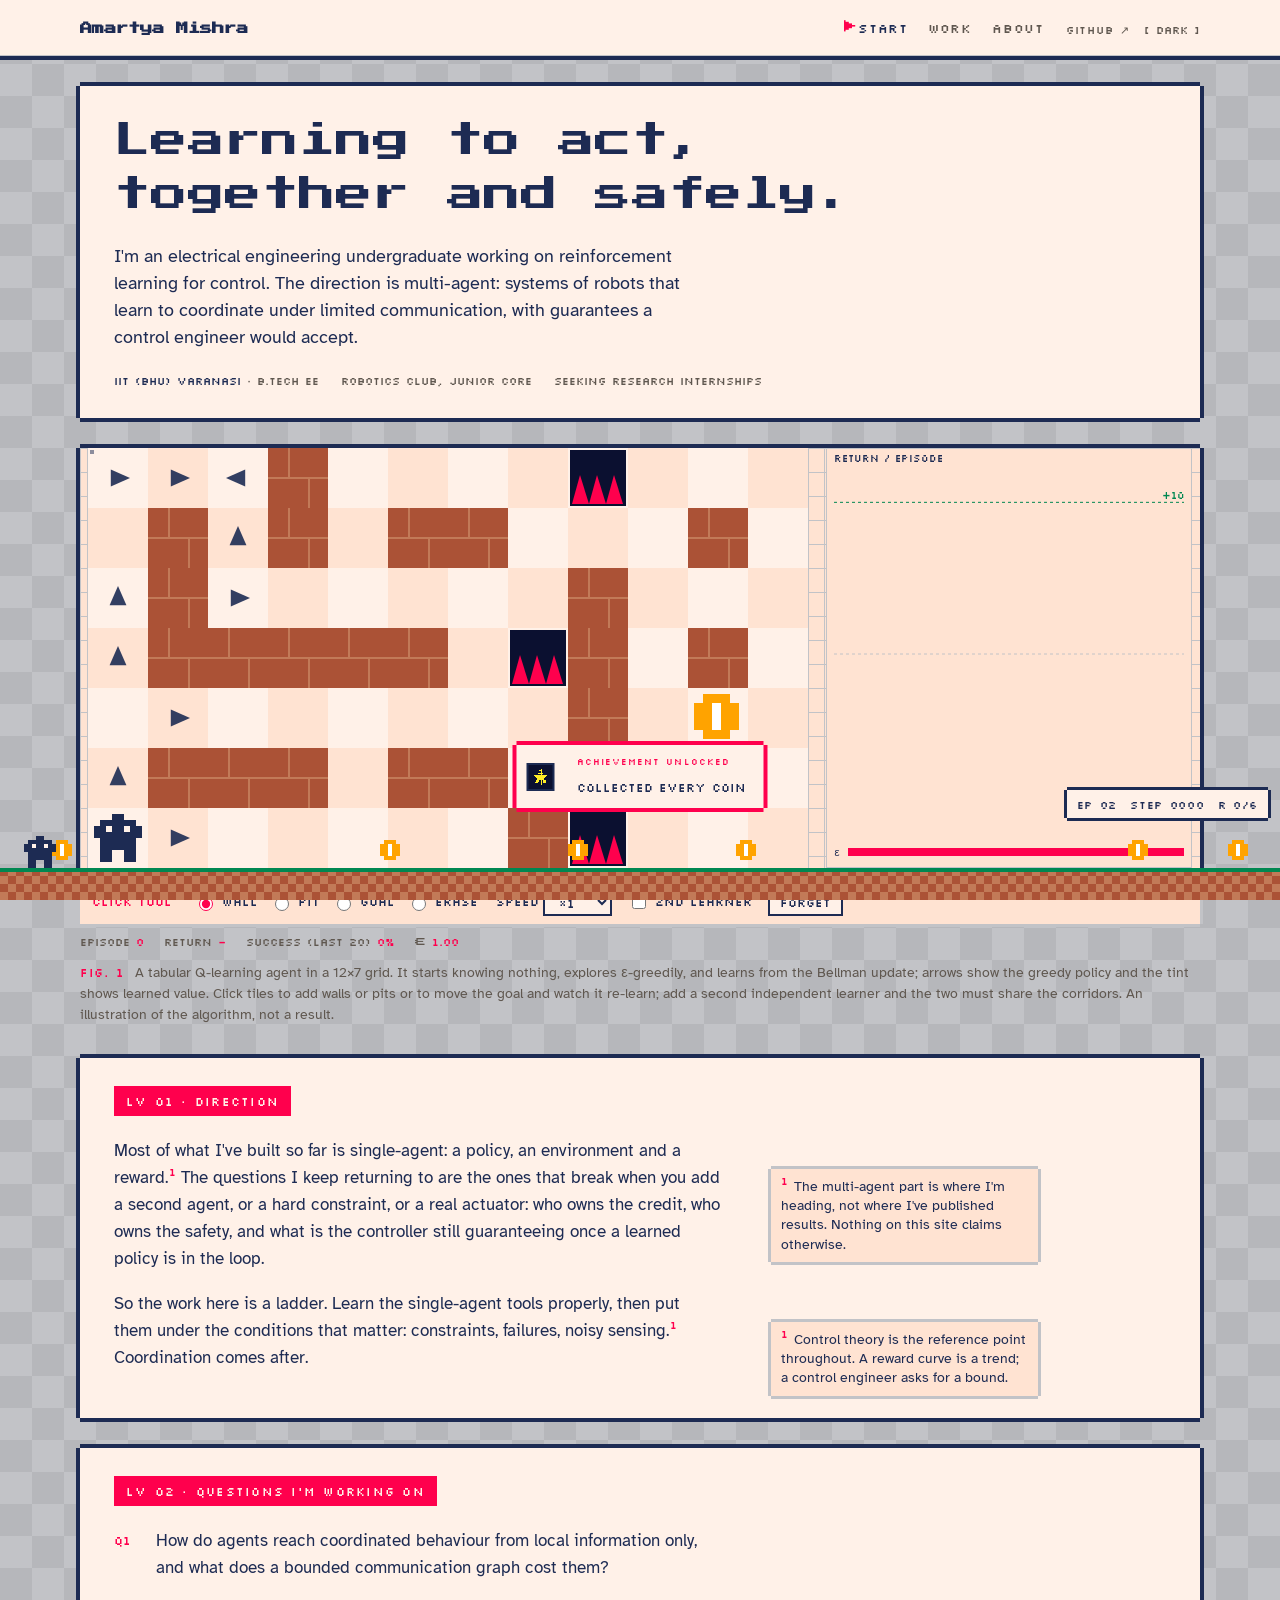
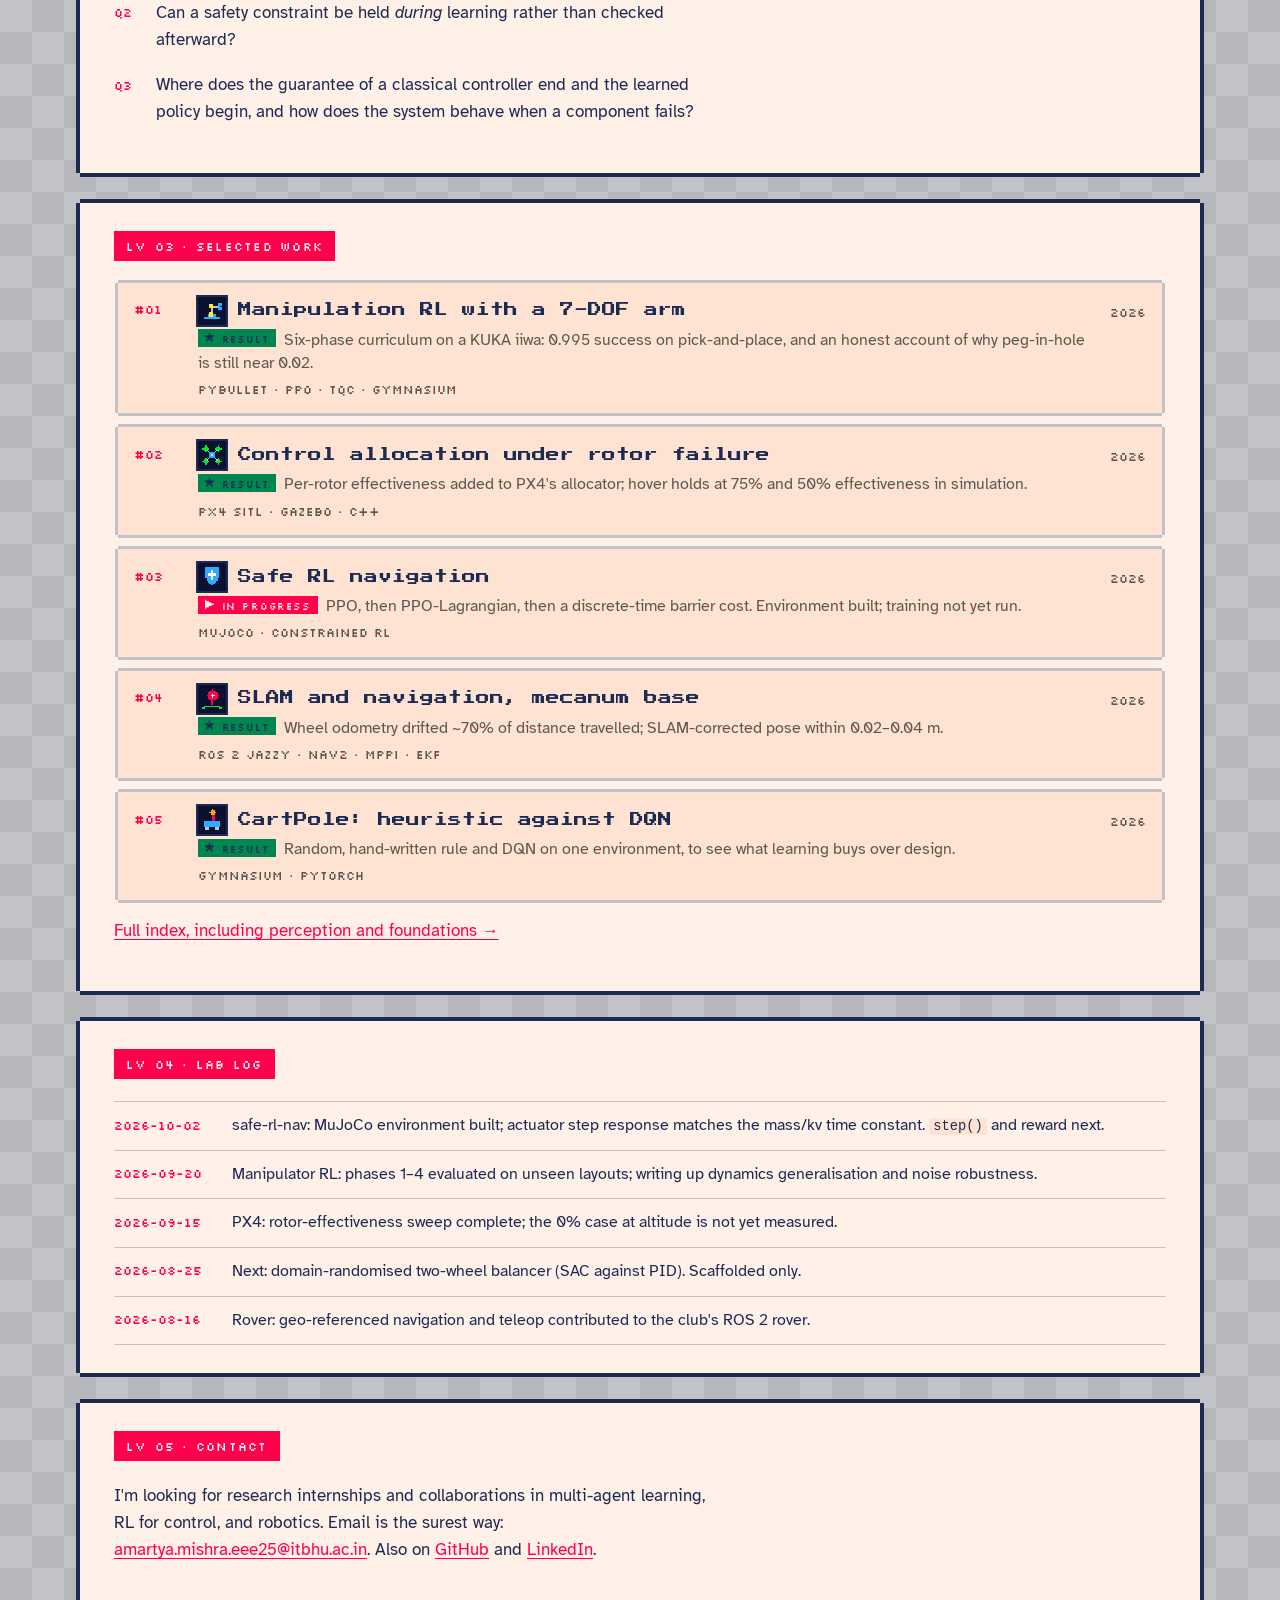
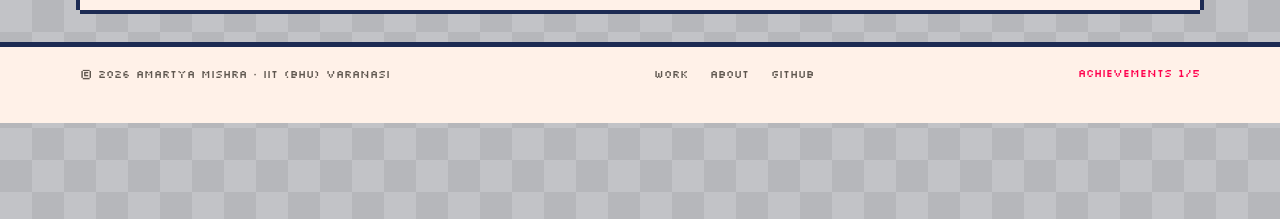
==== commit 136ba95b: "Load achievements before the sims so early events are caught Co-Authored-By: Claude Sonnet 5.5 <nore" ====
--- a/index.html
+++ b/index.html
@@ -212,8 +212,8 @@
 </footer>
 
 <script src="/assets/js/main.js" defer></script>
+<script src="/assets/js/pixelart.js" defer></script>
 <script src="/assets/js/gridworld.js" defer></script>
-<script src="/assets/js/pixelart.js" defer></script>
 <script src="/assets/js/qgrid.js" defer></script>
 <script>document.getElementById('year').textContent=new Date().getFullYear();</script>
 </body>
